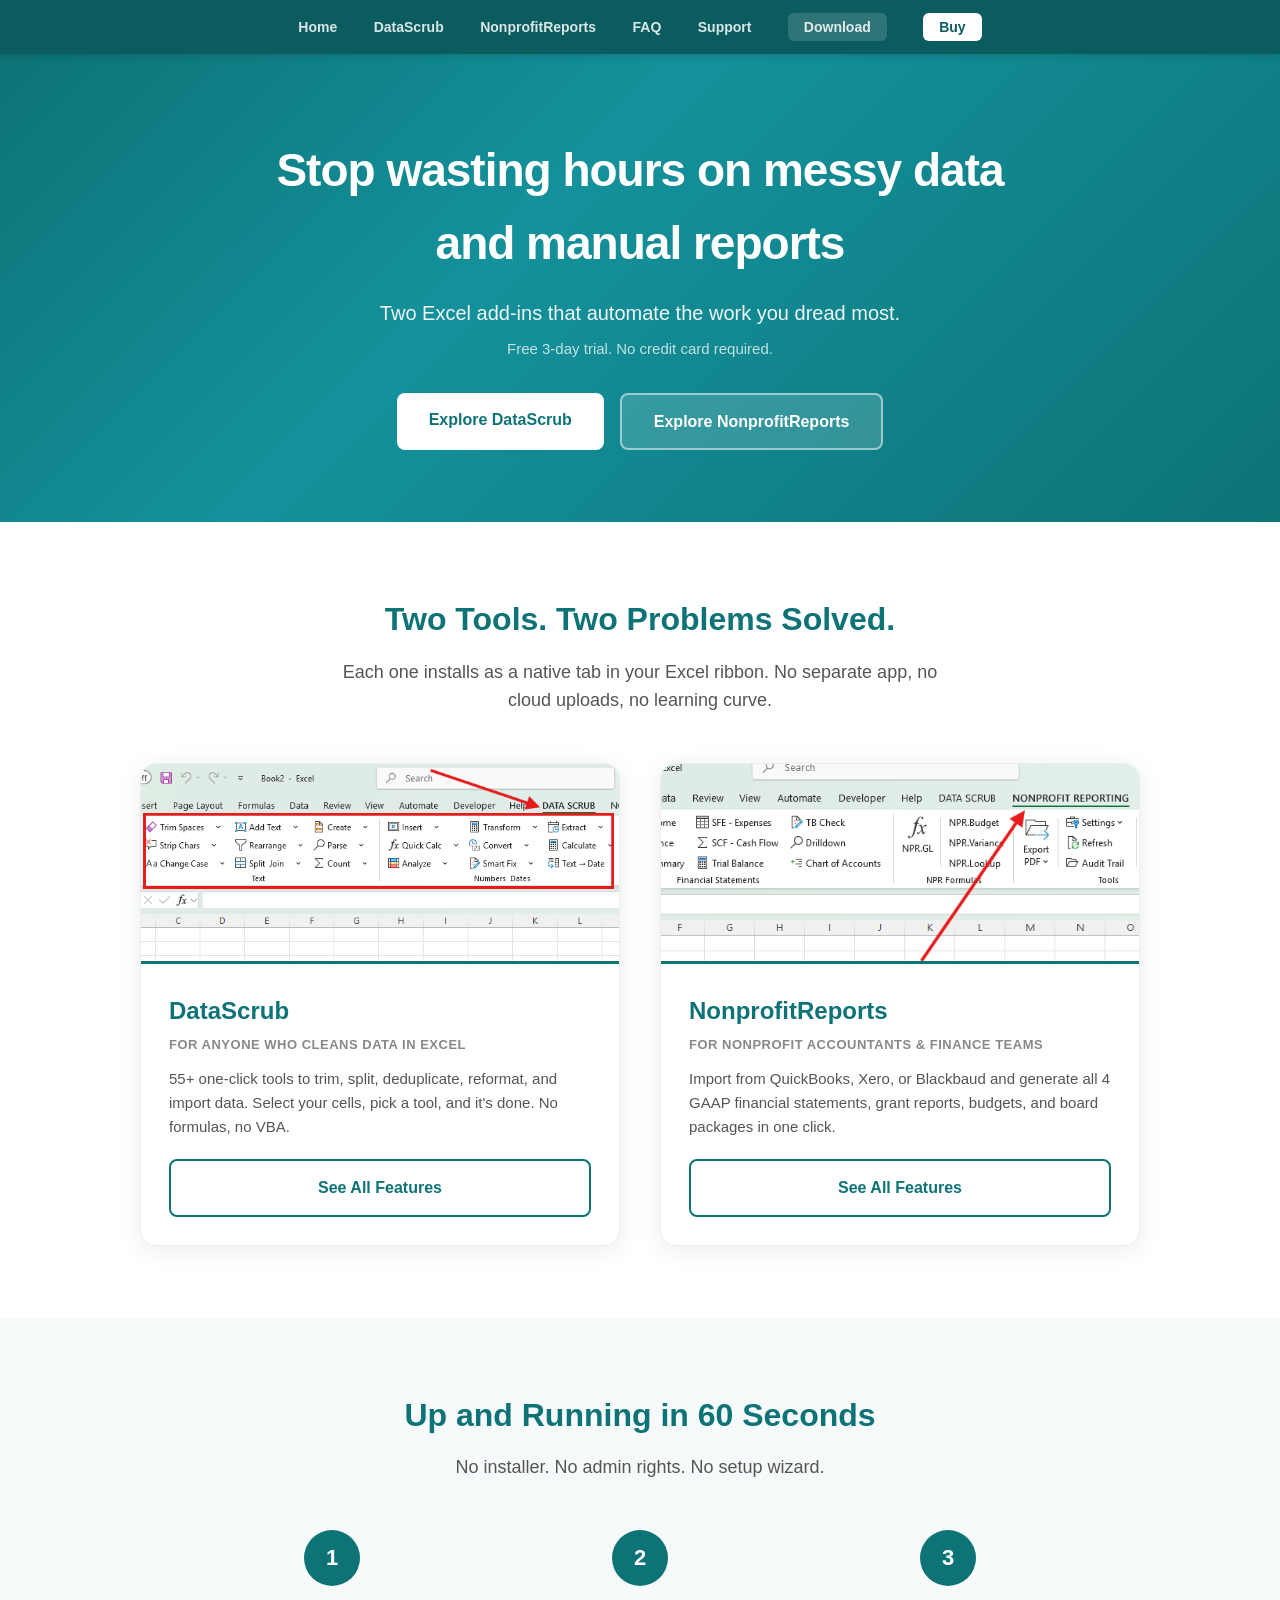
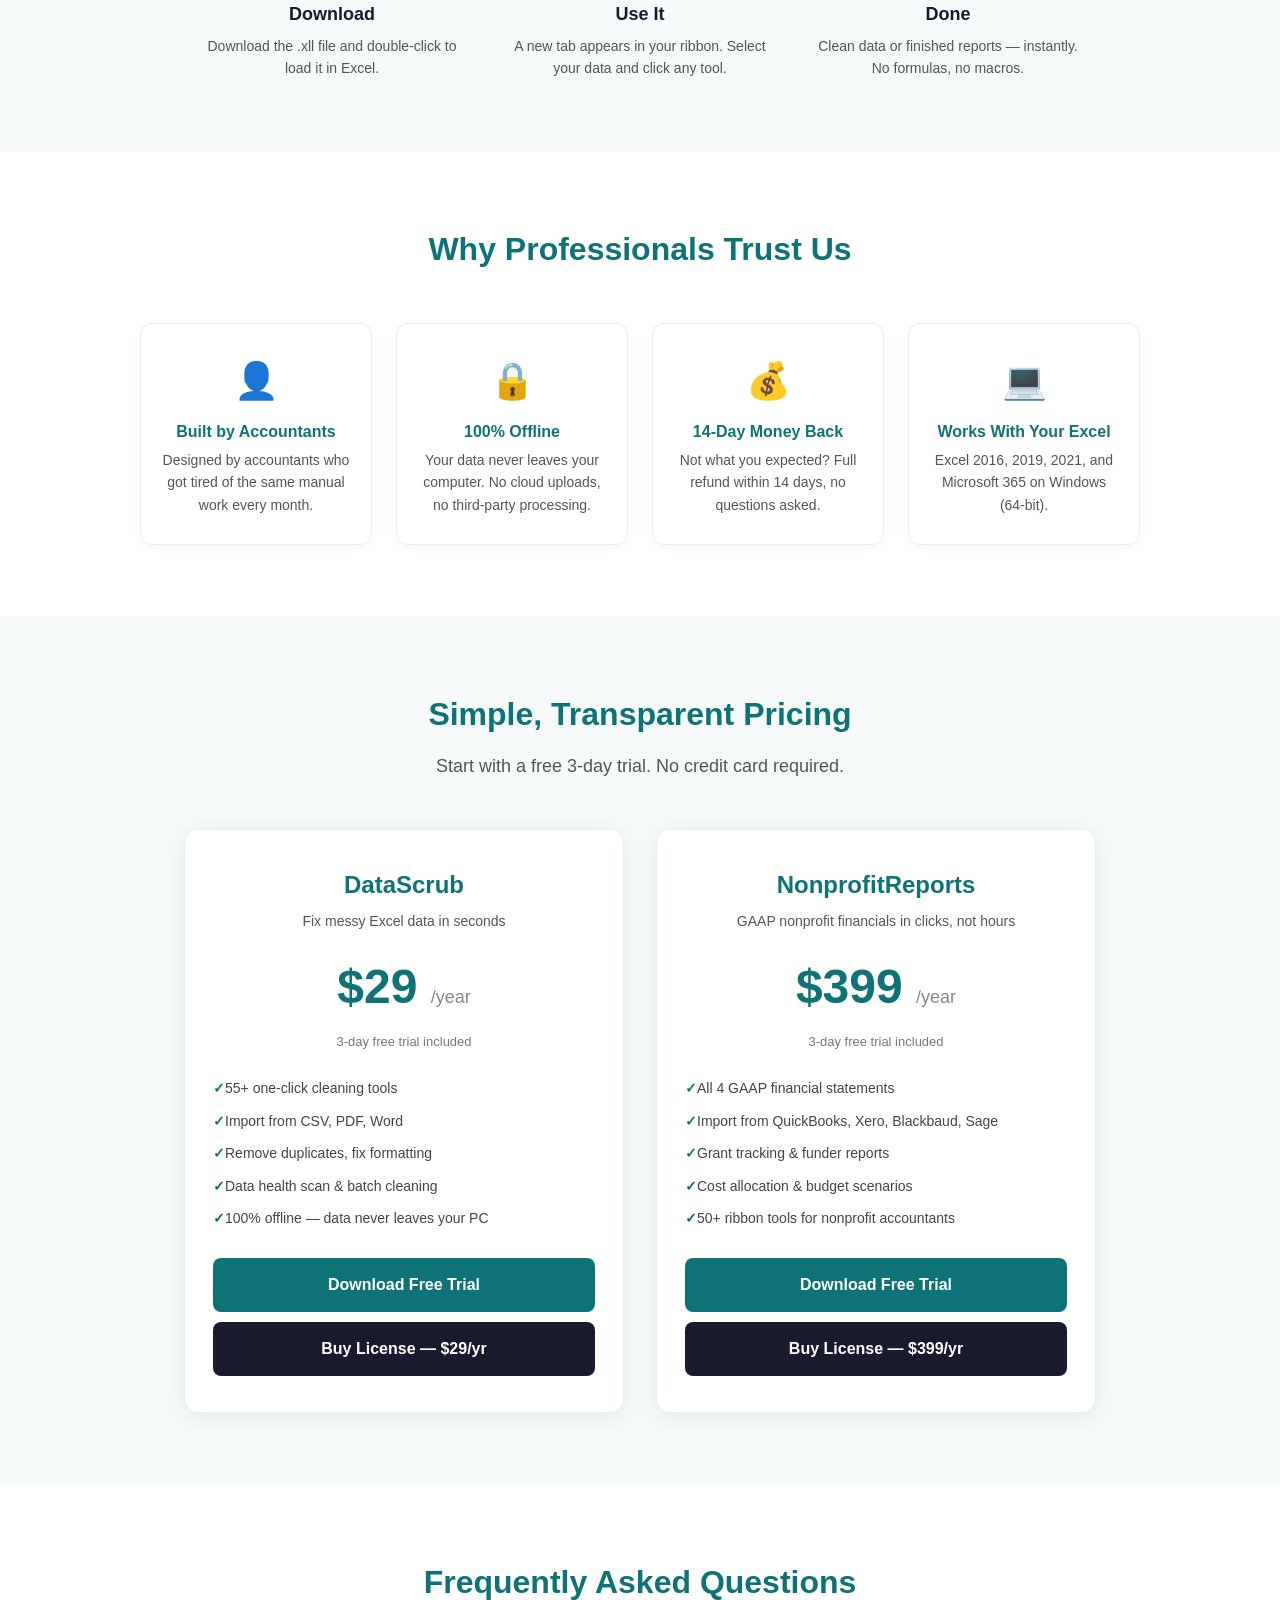
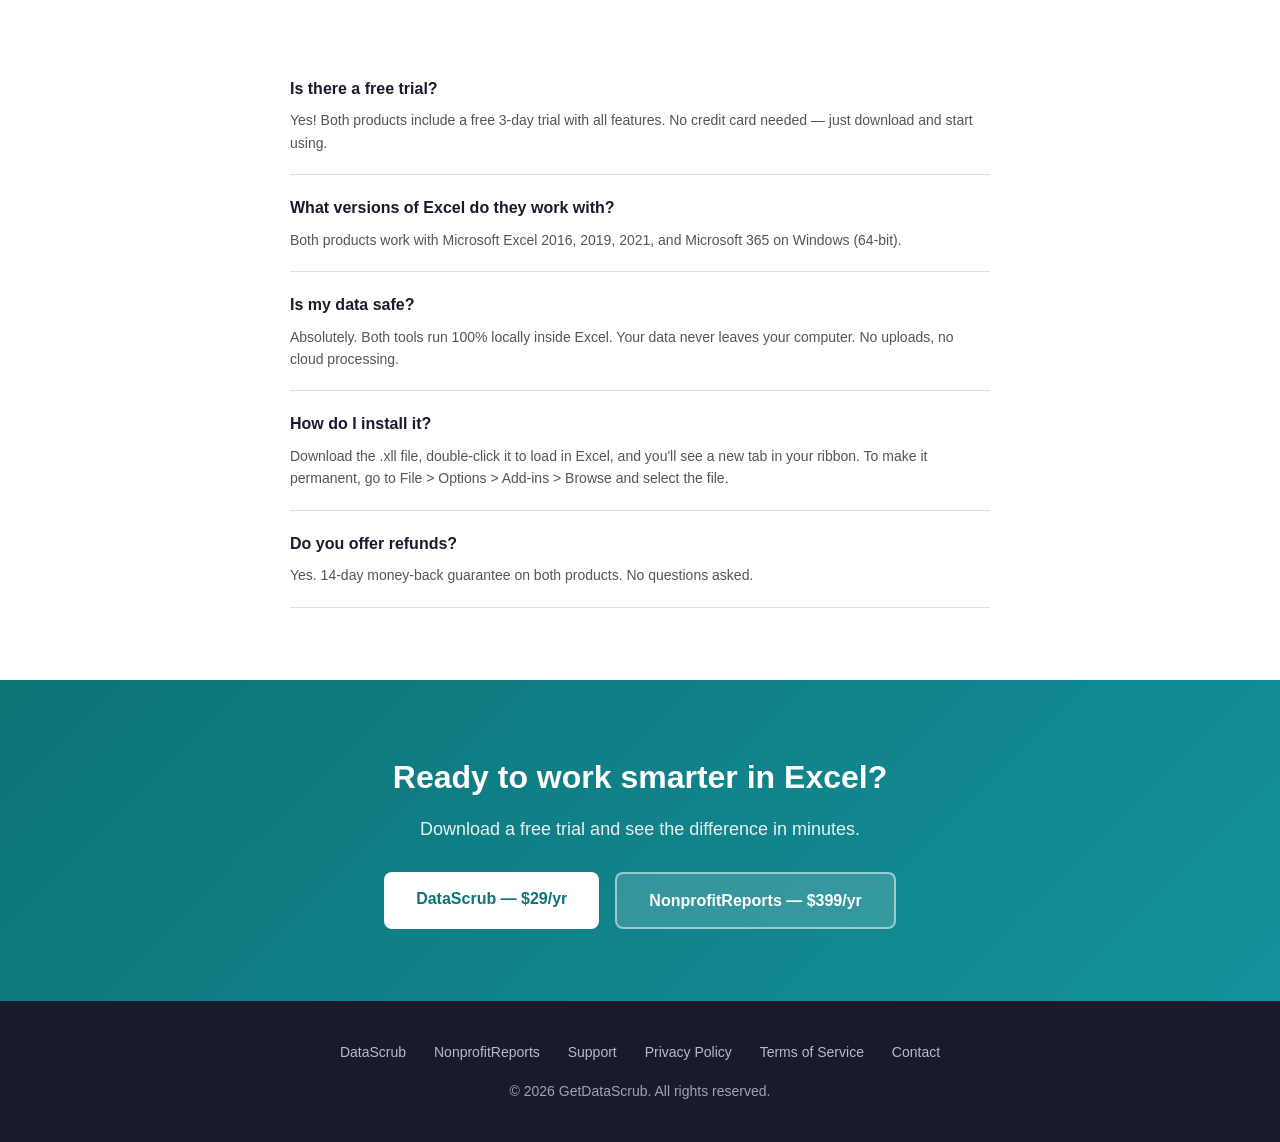
==== index.html @ dc71e485 "Replace screenshots with pre-cropped ribbon images, remove CSS zoom hacks Co-Authored-By: Claude Opu" ====
<!DOCTYPE html>
<html lang="en">
<head>
  <meta charset="UTF-8">
  <meta name="viewport" content="width=device-width, initial-scale=1.0">
  <title>GetDataScrub - Professional Excel Add-ins</title>
  <meta name="description" content="Two Excel add-ins that automate the work you dread most. DataScrub cleans messy data in seconds. NonprofitReports generates GAAP financial statements in clicks.">
  <style>
    * { margin: 0; padding: 0; box-sizing: border-box; }
    body { font-family: 'Segoe UI', -apple-system, BlinkMacSystemFont, sans-serif; color: #1a1a2e; line-height: 1.6; }
    a { color: #0d7377; text-decoration: none; }
    a:hover { text-decoration: underline; }

    /* Nav */
    .nav {
      background: #0a5c5f; padding: 14px 20px; text-align: center;
      position: sticky; top: 0; z-index: 100;
      box-shadow: 0 2px 8px rgba(0,0,0,0.15);
    }
    .nav a { color: rgba(255,255,255,0.85); margin: 0 16px; font-size: 14px; font-weight: 600; }
    .nav a:hover { color: white; text-decoration: none; }

    /* Hero */
    .hero {
      background: linear-gradient(135deg, #0d7377 0%, #14919b 40%, #0d7377 100%);
      color: white; padding: 80px 20px 72px; text-align: center;
    }
    .hero h1 { font-size: 46px; font-weight: 800; letter-spacing: -1px; margin-bottom: 16px; max-width: 780px; margin-left: auto; margin-right: auto; }
    .hero p.subtitle { font-size: 20px; max-width: 600px; margin: 0 auto 8px; opacity: 0.93; }
    .hero p.trial-note { font-size: 15px; opacity: 0.75; margin-bottom: 32px; }
    .hero-buttons { display: flex; gap: 16px; justify-content: center; flex-wrap: wrap; }

    /* Buttons */
    .btn {
      display: inline-block; padding: 14px 32px; border-radius: 8px; font-size: 16px;
      font-weight: 700; cursor: pointer; border: none; text-align: center;
      transition: transform 0.2s, box-shadow 0.2s;
    }
    .btn:hover { transform: translateY(-2px); box-shadow: 0 6px 20px rgba(0,0,0,0.15); text-decoration: none; }
    .btn-white { background: #fff; color: #0d7377; }
    .btn-ghost { background: rgba(255,255,255,0.15); color: white; border: 2px solid rgba(255,255,255,0.5); }
    .btn-green { background: #0d7377; color: white; }
    .btn-dark { background: #1a1a2e; color: white; }
    .btn-outline { background: transparent; color: #0d7377; border: 2px solid #0d7377; }
    .btn-sm { padding: 10px 24px; font-size: 14px; }

    /* Section basics */
    .section { padding: 72px 20px; max-width: 1040px; margin: 0 auto; }
    .section-alt { background: #f7fafa; }
    .section-full { padding: 72px 20px; }
    .section h2 { font-size: 32px; text-align: center; margin-bottom: 12px; color: #0d7377; }
    .section .lead { text-align: center; font-size: 18px; color: #555; margin-bottom: 48px; max-width: 640px; margin-left: auto; margin-right: auto; }

    /* Product Showcase Cards */
    .showcase { display: flex; gap: 40px; justify-content: center; flex-wrap: wrap; }
    .showcase-card {
      background: white; border-radius: 16px; overflow: hidden; flex: 1; min-width: 320px; max-width: 480px;
      box-shadow: 0 4px 24px rgba(0,0,0,0.08); border: 1px solid #e8efef;
      transition: transform 0.2s, box-shadow 0.2s;
    }
    .showcase-card:hover { transform: translateY(-4px); box-shadow: 0 8px 32px rgba(0,0,0,0.12); }
    .showcase-img-wrap {
      height: 200px; overflow: hidden; border-bottom: 3px solid #0d7377;
      background: #f0f4f4;
    }
    .showcase-img-wrap img {
      width: 100%; height: 100%; object-fit: cover; object-position: center top;
    }
    .showcase-body { padding: 28px; }
    .showcase-body h3 { font-size: 24px; color: #0d7377; margin-bottom: 4px; }
    .showcase-body .audience { font-size: 13px; color: #888; font-weight: 600; text-transform: uppercase; letter-spacing: 0.5px; margin-bottom: 12px; }
    .showcase-body p { font-size: 15px; color: #555; margin-bottom: 20px; }
    .showcase-body .btn { width: 100%; }

    /* How It Works */
    .steps { display: flex; gap: 48px; flex-wrap: wrap; justify-content: center; }
    .step { text-align: center; flex: 1; min-width: 180px; max-width: 260px; }
    .step-num {
      width: 56px; height: 56px; background: #0d7377; color: white; border-radius: 50%;
      display: inline-flex; align-items: center; justify-content: center;
      font-size: 22px; font-weight: 800; margin-bottom: 14px;
    }
    .step h3 { font-size: 18px; margin-bottom: 6px; color: #1a1a2e; }
    .step p { font-size: 14px; color: #555; }

    /* Trust signals */
    .trust-grid { display: grid; grid-template-columns: repeat(auto-fit, minmax(220px, 1fr)); gap: 24px; }
    .trust-item {
      text-align: center; padding: 28px 20px; background: white; border-radius: 12px;
      border: 1px solid #e8efef; box-shadow: 0 2px 8px rgba(0,0,0,0.04);
    }
    .trust-icon { font-size: 36px; margin-bottom: 10px; }
    .trust-item h3 { font-size: 16px; color: #0d7377; margin-bottom: 4px; }
    .trust-item p { font-size: 14px; color: #555; }

    /* Pricing Cards */
    .pricing { display: flex; gap: 32px; justify-content: center; flex-wrap: wrap; }
    .price-card {
      background: white; border-radius: 14px; padding: 36px 28px; flex: 1; min-width: 300px; max-width: 440px;
      text-align: center; box-shadow: 0 4px 24px rgba(0,0,0,0.08); border: 1px solid #e8efef;
    }
    .price-card h3 { font-size: 24px; color: #0d7377; margin-bottom: 6px; }
    .price-card .tagline { font-size: 14px; color: #555; margin-bottom: 16px; }
    .price-card .price { font-size: 48px; font-weight: 800; color: #0d7377; }
    .price-card .price span { font-size: 18px; font-weight: 400; color: #888; }
    .price-card .trial { font-size: 13px; color: #777; margin: 6px 0 20px; }
    .price-card ul { text-align: left; list-style: none; margin-bottom: 24px; }
    .price-card ul li { padding: 5px 0; font-size: 14px; color: #444; }
    .price-card ul li::before { content: "\2713 "; color: #0d7377; font-weight: bold; }
    .price-card .btn-row { display: flex; flex-direction: column; gap: 10px; }

    /* FAQ */
    .faq { max-width: 700px; margin: 0 auto; }
    .faq-item { border-bottom: 1px solid #e0e0e0; padding: 20px 0; }
    .faq-item h3 { font-size: 16px; margin-bottom: 8px; color: #1a1a2e; }
    .faq-item p { font-size: 14px; color: #555; }

    /* CTA */
    .cta {
      background: linear-gradient(135deg, #0d7377 0%, #14919b 100%);
      color: white; text-align: center; padding: 72px 20px;
    }
    .cta h2 { font-size: 32px; margin-bottom: 12px; color: white; }
    .cta p { font-size: 18px; opacity: 0.9; margin-bottom: 28px; }
    .cta .buttons { display: flex; gap: 16px; justify-content: center; flex-wrap: wrap; }

    /* Footer */
    .footer {
      background: #1a1a2e; color: rgba(255,255,255,0.6); padding: 40px 20px;
      text-align: center; font-size: 14px;
    }
    .footer-links { margin-bottom: 16px; }
    .footer-links a { color: rgba(255,255,255,0.7); margin: 0 12px; }
    .footer-links a:hover { color: white; }

    /* Responsive */
    @media (max-width: 700px) {
      .hero h1 { font-size: 30px; }
      .hero p.subtitle { font-size: 17px; }
      .showcase { flex-direction: column; align-items: center; }
      .showcase-card { max-width: 100%; }
      .pricing { flex-direction: column; align-items: center; }
      .price-card { max-width: 100%; }
      .steps { gap: 28px; }
      .section h2 { font-size: 26px; }
    }
  </style>
</head>
<body>

  <nav class="nav">
    <a href="index.html">Home</a>
    <a href="datascrub.html">DataScrub</a>
    <a href="nonprofitreports.html">NonprofitReports</a>
    <a href="#faq">FAQ</a>
    <a href="support.html">Support</a>
    <a href="#pricing" style="background:rgba(255,255,255,0.15);padding:6px 16px;border-radius:6px;">Download</a>
    <a href="#pricing" style="background:#fff;color:#0a5c5f;padding:6px 16px;border-radius:6px;">Buy</a>
  </nav>

  <!-- ===== HERO ===== -->
  <header class="hero">
    <h1>Stop wasting hours on messy data and manual reports</h1>
    <p class="subtitle">Two Excel add-ins that automate the work you dread most.</p>
    <p class="trial-note">Free 3-day trial. No credit card required.</p>
    <div class="hero-buttons">
      <a href="datascrub.html" class="btn btn-white">Explore DataScrub</a>
      <a href="nonprofitreports.html" class="btn btn-ghost">Explore NonprofitReports</a>
    </div>
  </header>

  <!-- ===== PRODUCT SHOWCASE ===== -->
  <section class="section">
    <h2>Two Tools. Two Problems Solved.</h2>
    <p class="lead">Each one installs as a native tab in your Excel ribbon. No separate app, no cloud uploads, no learning curve.</p>

    <div class="showcase">
      <!-- DataScrub -->
      <div class="showcase-card">
        <div class="showcase-img-wrap ds">
          <img src="datascrub-ribbon.png" alt="DataScrub ribbon tab in Excel">
        </div>
        <div class="showcase-body">
          <h3>DataScrub</h3>
          <p class="audience">For anyone who cleans data in Excel</p>
          <p>55+ one-click tools to trim, split, deduplicate, reformat, and import data. Select your cells, pick a tool, and it's done. No formulas, no VBA.</p>
          <a href="datascrub.html" class="btn btn-outline">See All Features</a>
        </div>
      </div>

      <!-- NonprofitReports -->
      <div class="showcase-card">
        <div class="showcase-img-wrap npr">
          <img src="npr-ribbon.png" alt="NonprofitReports ribbon tab in Excel">
        </div>
        <div class="showcase-body">
          <h3>NonprofitReports</h3>
          <p class="audience">For nonprofit accountants &amp; finance teams</p>
          <p>Import from QuickBooks, Xero, or Blackbaud and generate all 4 GAAP financial statements, grant reports, budgets, and board packages in one click.</p>
          <a href="nonprofitreports.html" class="btn btn-outline">See All Features</a>
        </div>
      </div>
    </div>
  </section>

  <!-- ===== HOW IT WORKS ===== -->
  <div class="section-alt">
    <section class="section">
      <h2>Up and Running in 60 Seconds</h2>
      <p class="lead">No installer. No admin rights. No setup wizard.</p>
      <div class="steps">
        <div class="step">
          <div class="step-num">1</div>
          <h3>Download</h3>
          <p>Download the .xll file and double-click to load it in Excel.</p>
        </div>
        <div class="step">
          <div class="step-num">2</div>
          <h3>Use It</h3>
          <p>A new tab appears in your ribbon. Select your data and click any tool.</p>
        </div>
        <div class="step">
          <div class="step-num">3</div>
          <h3>Done</h3>
          <p>Clean data or finished reports — instantly. No formulas, no macros.</p>
        </div>
      </div>
    </section>
  </div>

  <!-- ===== TRUST SIGNALS ===== -->
  <section class="section">
    <h2>Why Professionals Trust Us</h2>
    <p class="lead"></p>
    <div class="trust-grid">
      <div class="trust-item">
        <div class="trust-icon">&#128100;</div>
        <h3>Built by Accountants</h3>
        <p>Designed by accountants who got tired of the same manual work every month.</p>
      </div>
      <div class="trust-item">
        <div class="trust-icon">&#128274;</div>
        <h3>100% Offline</h3>
        <p>Your data never leaves your computer. No cloud uploads, no third-party processing.</p>
      </div>
      <div class="trust-item">
        <div class="trust-icon">&#128176;</div>
        <h3>14-Day Money Back</h3>
        <p>Not what you expected? Full refund within 14 days, no questions asked.</p>
      </div>
      <div class="trust-item">
        <div class="trust-icon">&#128187;</div>
        <h3>Works With Your Excel</h3>
        <p>Excel 2016, 2019, 2021, and Microsoft 365 on Windows (64-bit).</p>
      </div>
    </div>
  </section>

  <!-- ===== PRICING ===== -->
  <div class="section-alt" id="pricing">
    <section class="section">
      <h2>Simple, Transparent Pricing</h2>
      <p class="lead">Start with a free 3-day trial. No credit card required.</p>

      <div class="pricing">
        <!-- DataScrub -->
        <div class="price-card">
          <h3>DataScrub</h3>
          <p class="tagline">Fix messy Excel data in seconds</p>
          <div class="price">$29 <span>/year</span></div>
          <p class="trial">3-day free trial included</p>
          <ul>
            <li>55+ one-click cleaning tools</li>
            <li>Import from CSV, PDF, Word</li>
            <li>Remove duplicates, fix formatting</li>
            <li>Data health scan &amp; batch cleaning</li>
            <li>100% offline — data never leaves your PC</li>
          </ul>
          <div class="btn-row">
            <a href="https://ypuyaaglxvgpbpvsuila.supabase.co/storage/v1/object/public/datascrub-releases/v1.0.0/DataScrub64-packed.xll" class="btn btn-green">Download Free Trial</a>
            <a href="https://buy.stripe.com/8x228t3X8b7QcGW1c2fYY00" class="btn btn-dark">Buy License &mdash; $29/yr</a>
          </div>
        </div>

        <!-- NonprofitReports -->
        <div class="price-card">
          <h3>NonprofitReports</h3>
          <p class="tagline">GAAP nonprofit financials in clicks, not hours</p>
          <div class="price">$399 <span>/year</span></div>
          <p class="trial">3-day free trial included</p>
          <ul>
            <li>All 4 GAAP financial statements</li>
            <li>Import from QuickBooks, Xero, Blackbaud, Sage</li>
            <li>Grant tracking &amp; funder reports</li>
            <li>Cost allocation &amp; budget scenarios</li>
            <li>50+ ribbon tools for nonprofit accountants</li>
          </ul>
          <div class="btn-row">
            <a href="https://ypuyaaglxvgpbpvsuila.supabase.co/storage/v1/object/public/nonprofitreports-releases/NonprofitReports64-packed.xll" class="btn btn-green">Download Free Trial</a>
            <a href="https://buy.stripe.com/9B67sNdxIfo6dL0bQGfYY01" class="btn btn-dark">Buy License &mdash; $399/yr</a>
          </div>
        </div>
      </div>
    </section>
  </div>

  <!-- ===== FAQ ===== -->
  <section class="section" id="faq">
    <h2>Frequently Asked Questions</h2>
    <p class="lead"></p>
    <div class="faq">
      <div class="faq-item">
        <h3>Is there a free trial?</h3>
        <p>Yes! Both products include a free 3-day trial with all features. No credit card needed — just download and start using.</p>
      </div>
      <div class="faq-item">
        <h3>What versions of Excel do they work with?</h3>
        <p>Both products work with Microsoft Excel 2016, 2019, 2021, and Microsoft 365 on Windows (64-bit).</p>
      </div>
      <div class="faq-item">
        <h3>Is my data safe?</h3>
        <p>Absolutely. Both tools run 100% locally inside Excel. Your data never leaves your computer. No uploads, no cloud processing.</p>
      </div>
      <div class="faq-item">
        <h3>How do I install it?</h3>
        <p>Download the .xll file, double-click it to load in Excel, and you'll see a new tab in your ribbon. To make it permanent, go to File > Options > Add-ins > Browse and select the file.</p>
      </div>
      <div class="faq-item">
        <h3>Do you offer refunds?</h3>
        <p>Yes. 14-day money-back guarantee on both products. No questions asked.</p>
      </div>
    </div>
  </section>

  <!-- ===== CTA ===== -->
  <section class="cta">
    <h2>Ready to work smarter in Excel?</h2>
    <p>Download a free trial and see the difference in minutes.</p>
    <div class="buttons">
      <a href="datascrub.html" class="btn btn-white">DataScrub &mdash; $29/yr</a>
      <a href="nonprofitreports.html" class="btn btn-ghost">NonprofitReports &mdash; $399/yr</a>
    </div>
  </section>

  <!-- ===== FOOTER ===== -->
  <footer class="footer">
    <div class="footer-links">
      <a href="datascrub.html">DataScrub</a>
      <a href="nonprofitreports.html">NonprofitReports</a>
      <a href="support.html">Support</a>
      <a href="privacy-policy.html">Privacy Policy</a>
      <a href="terms-of-service.html">Terms of Service</a>
      <a href="mailto:jkisarale@gmail.com">Contact</a>
    </div>
    <p>&copy; 2026 GetDataScrub. All rights reserved.</p>
  </footer>

</body>
</html>
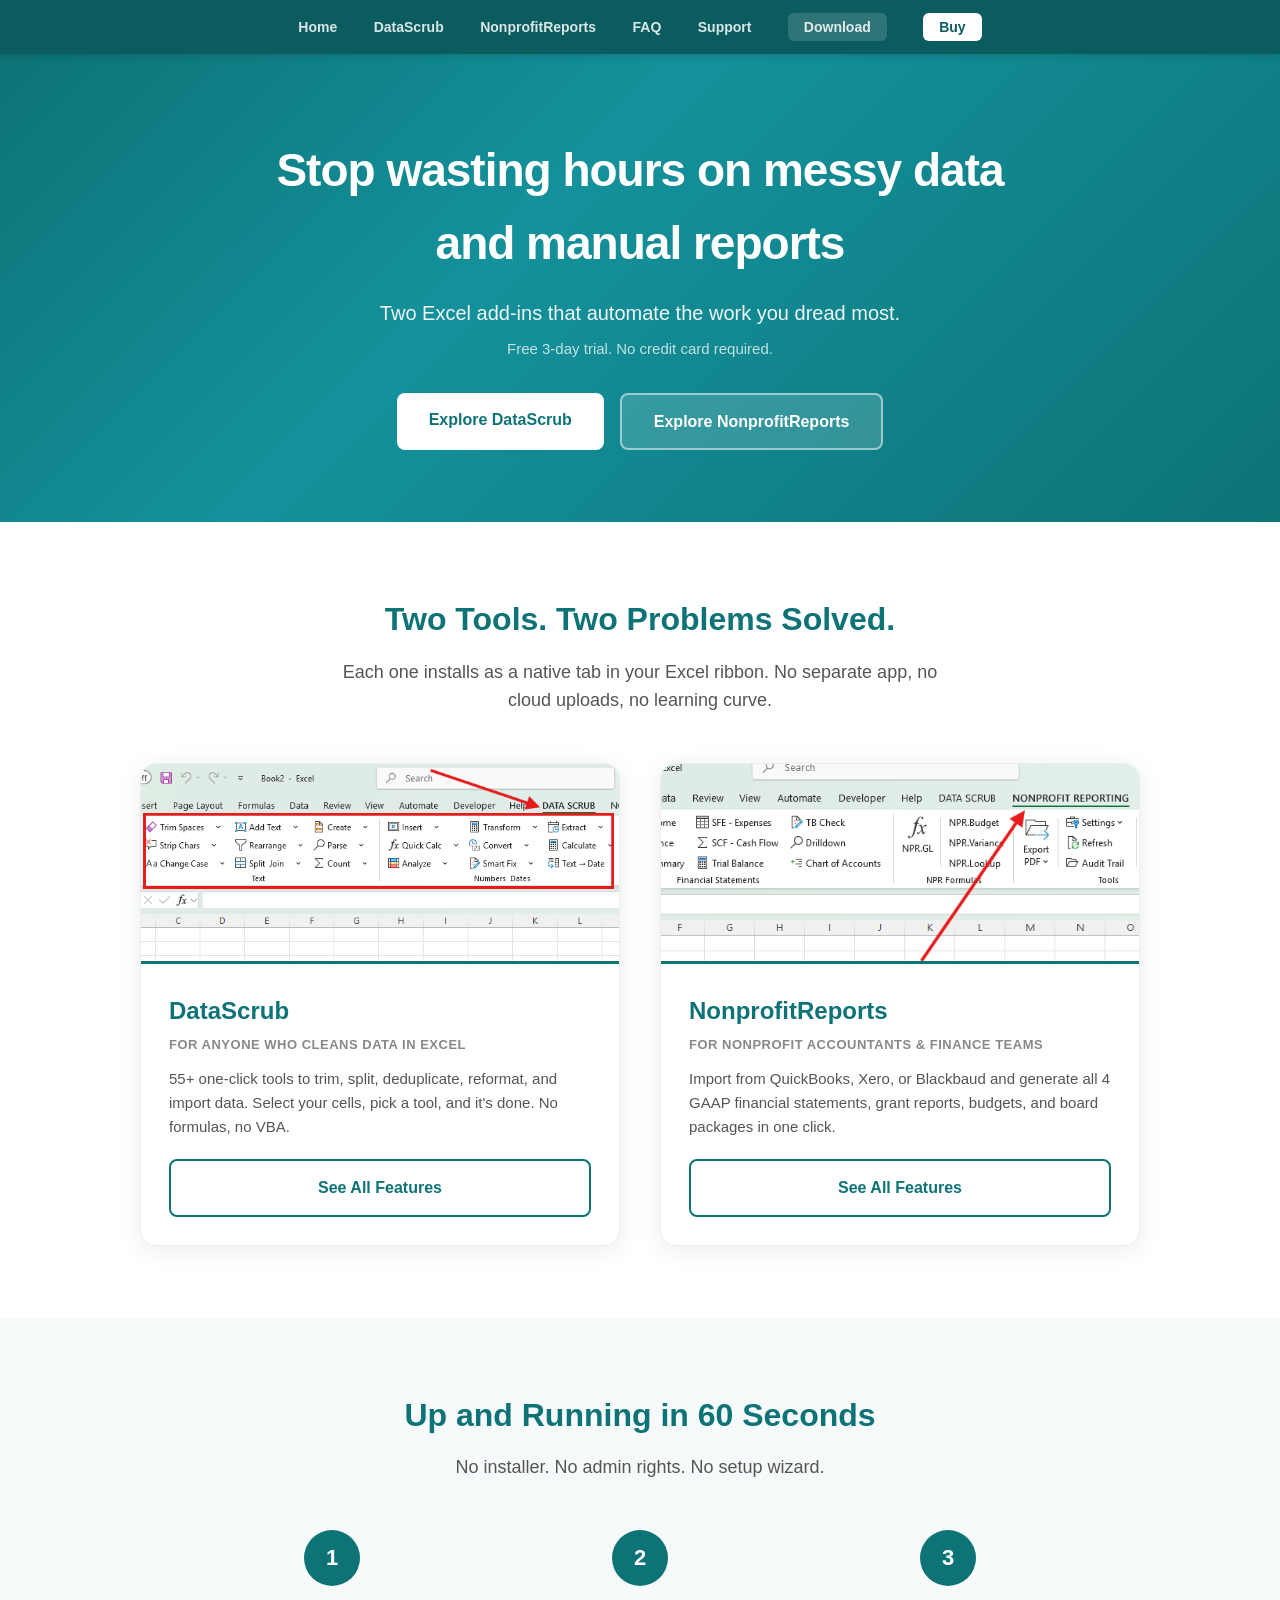
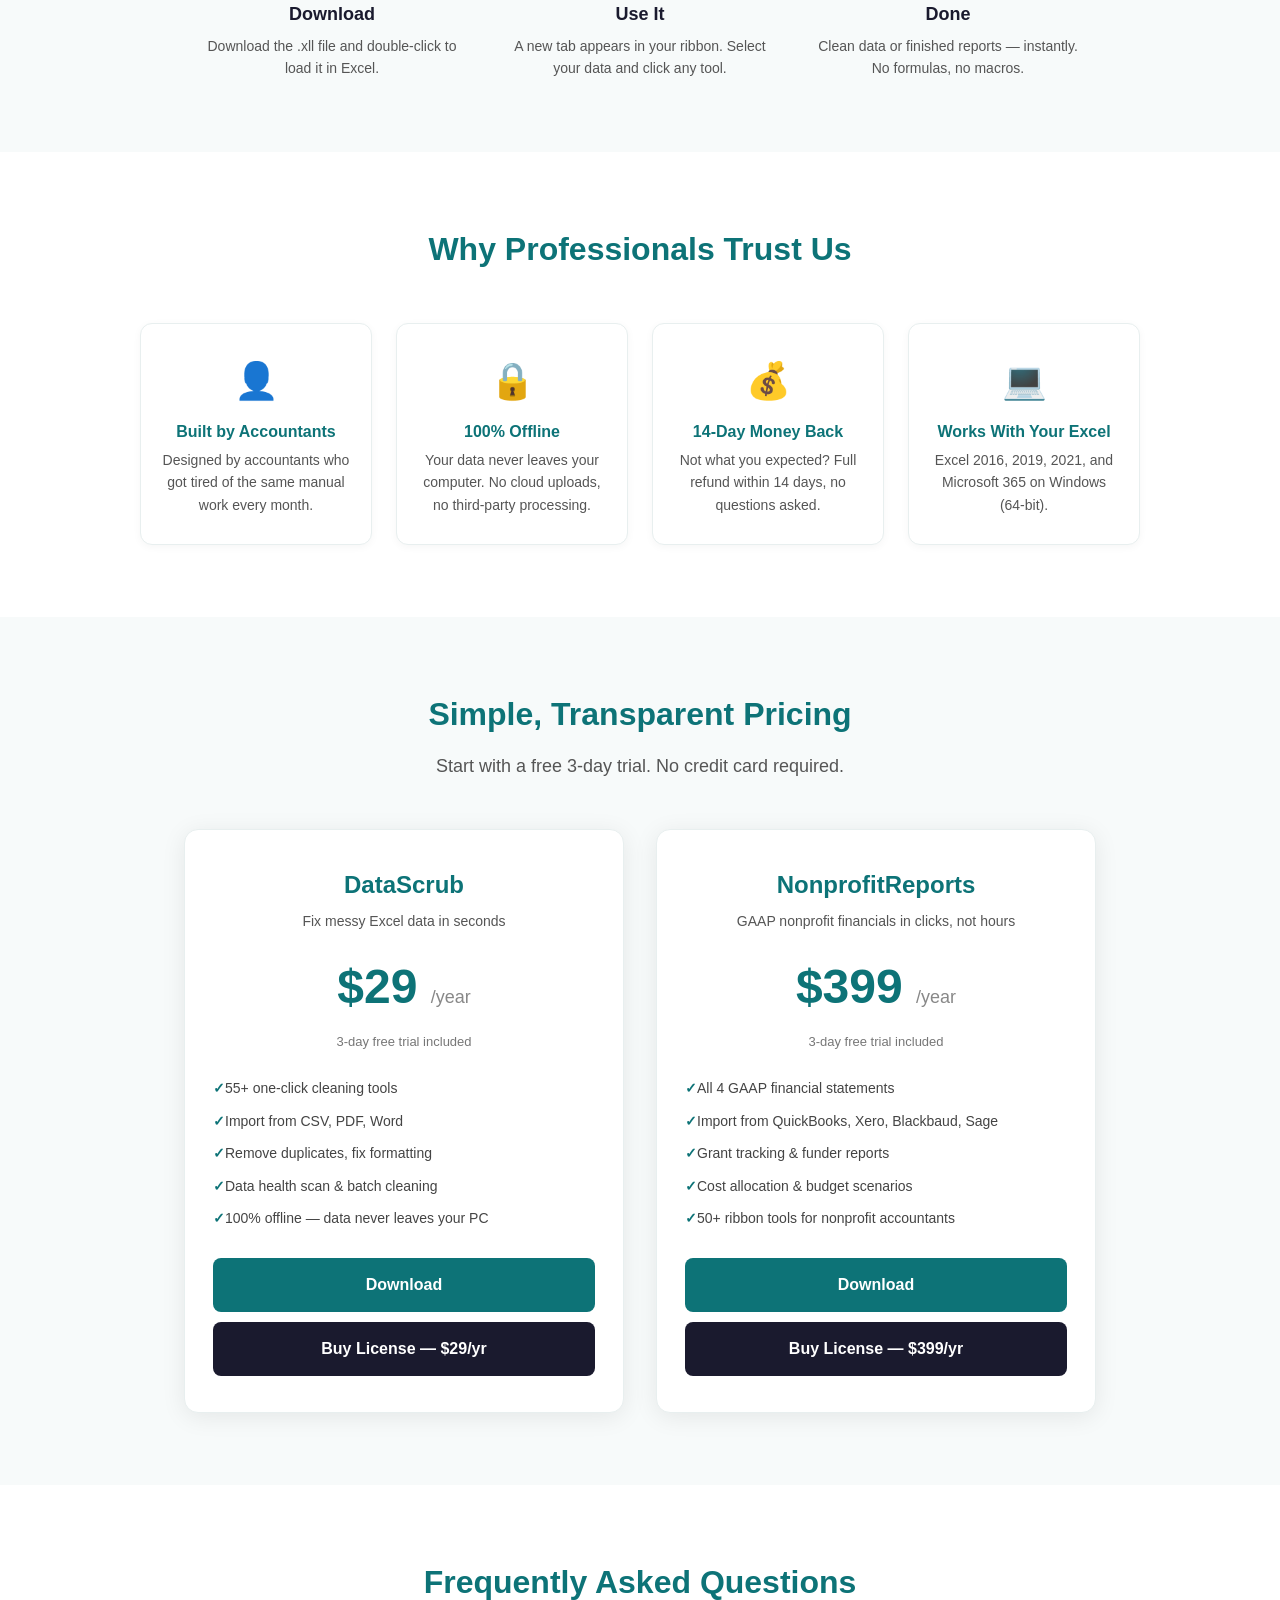
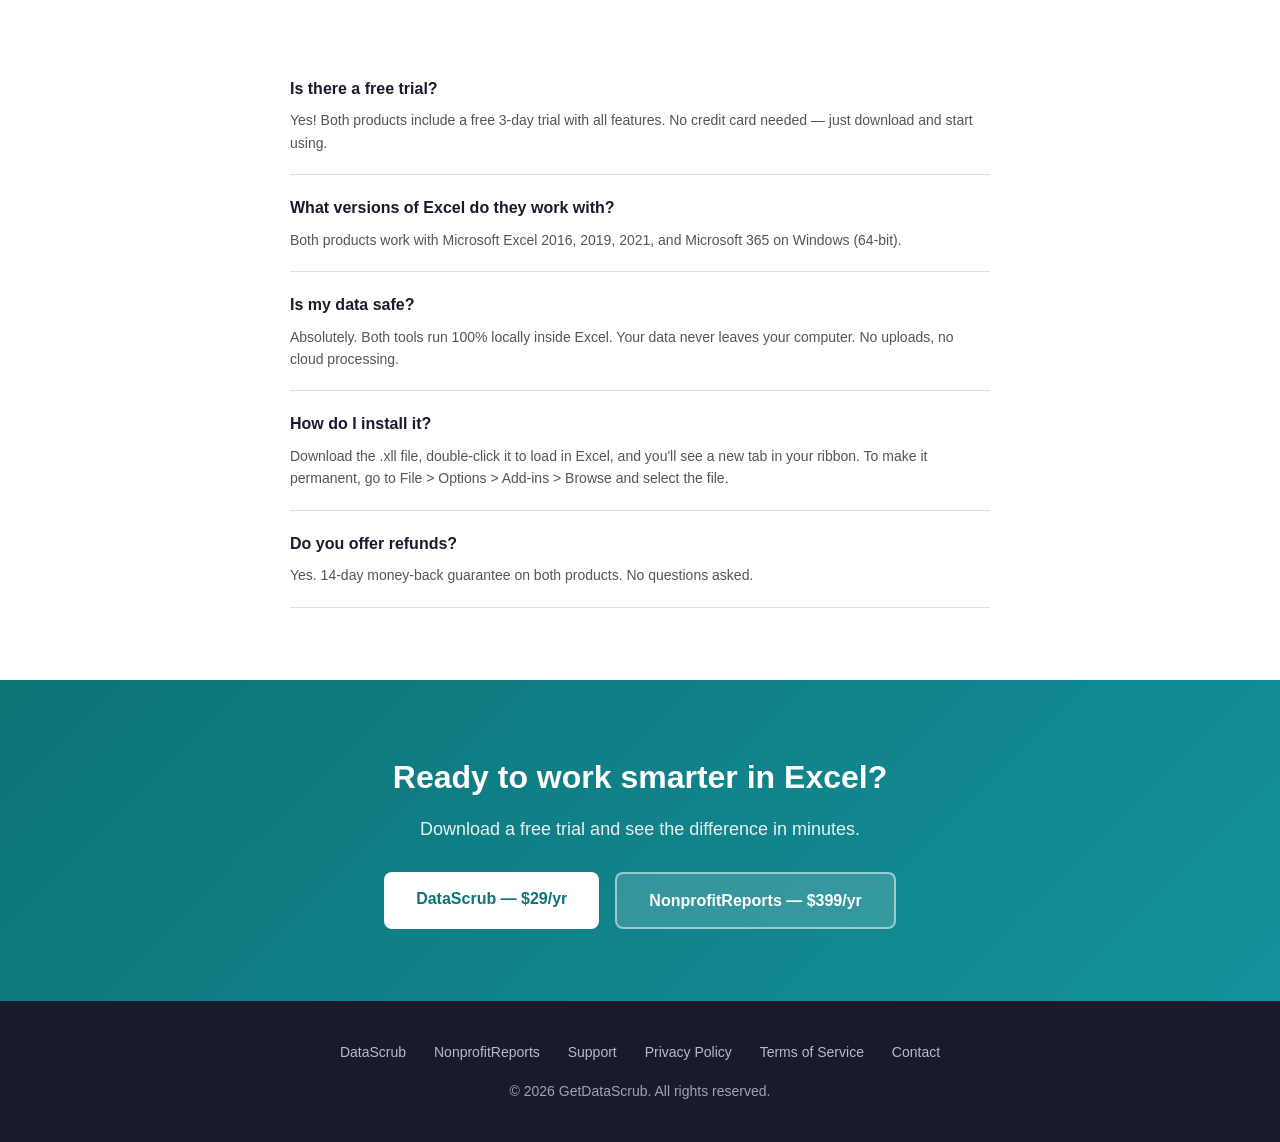
==== commit 14c50d36: "Shorten Download Free Trial to Download Co-Authored-By: Claude Opus 4.6 <noreply@anthropic.com>" ====
--- a/index.html
+++ b/index.html
@@ -277,7 +277,7 @@
             <li>100% offline — data never leaves your PC</li>
           </ul>
           <div class="btn-row">
-            <a href="https://ypuyaaglxvgpbpvsuila.supabase.co/storage/v1/object/public/datascrub-releases/v1.0.0/DataScrub64-packed.xll" class="btn btn-green">Download Free Trial</a>
+            <a href="https://ypuyaaglxvgpbpvsuila.supabase.co/storage/v1/object/public/datascrub-releases/v1.0.0/DataScrub64-packed.xll" class="btn btn-green">Download</a>
             <a href="https://buy.stripe.com/8x228t3X8b7QcGW1c2fYY00" class="btn btn-dark">Buy License &mdash; $29/yr</a>
           </div>
         </div>
@@ -296,7 +296,7 @@
             <li>50+ ribbon tools for nonprofit accountants</li>
           </ul>
           <div class="btn-row">
-            <a href="https://ypuyaaglxvgpbpvsuila.supabase.co/storage/v1/object/public/nonprofitreports-releases/NonprofitReports64-packed.xll" class="btn btn-green">Download Free Trial</a>
+            <a href="https://ypuyaaglxvgpbpvsuila.supabase.co/storage/v1/object/public/nonprofitreports-releases/NonprofitReports64-packed.xll" class="btn btn-green">Download</a>
             <a href="https://buy.stripe.com/9B67sNdxIfo6dL0bQGfYY01" class="btn btn-dark">Buy License &mdash; $399/yr</a>
           </div>
         </div>
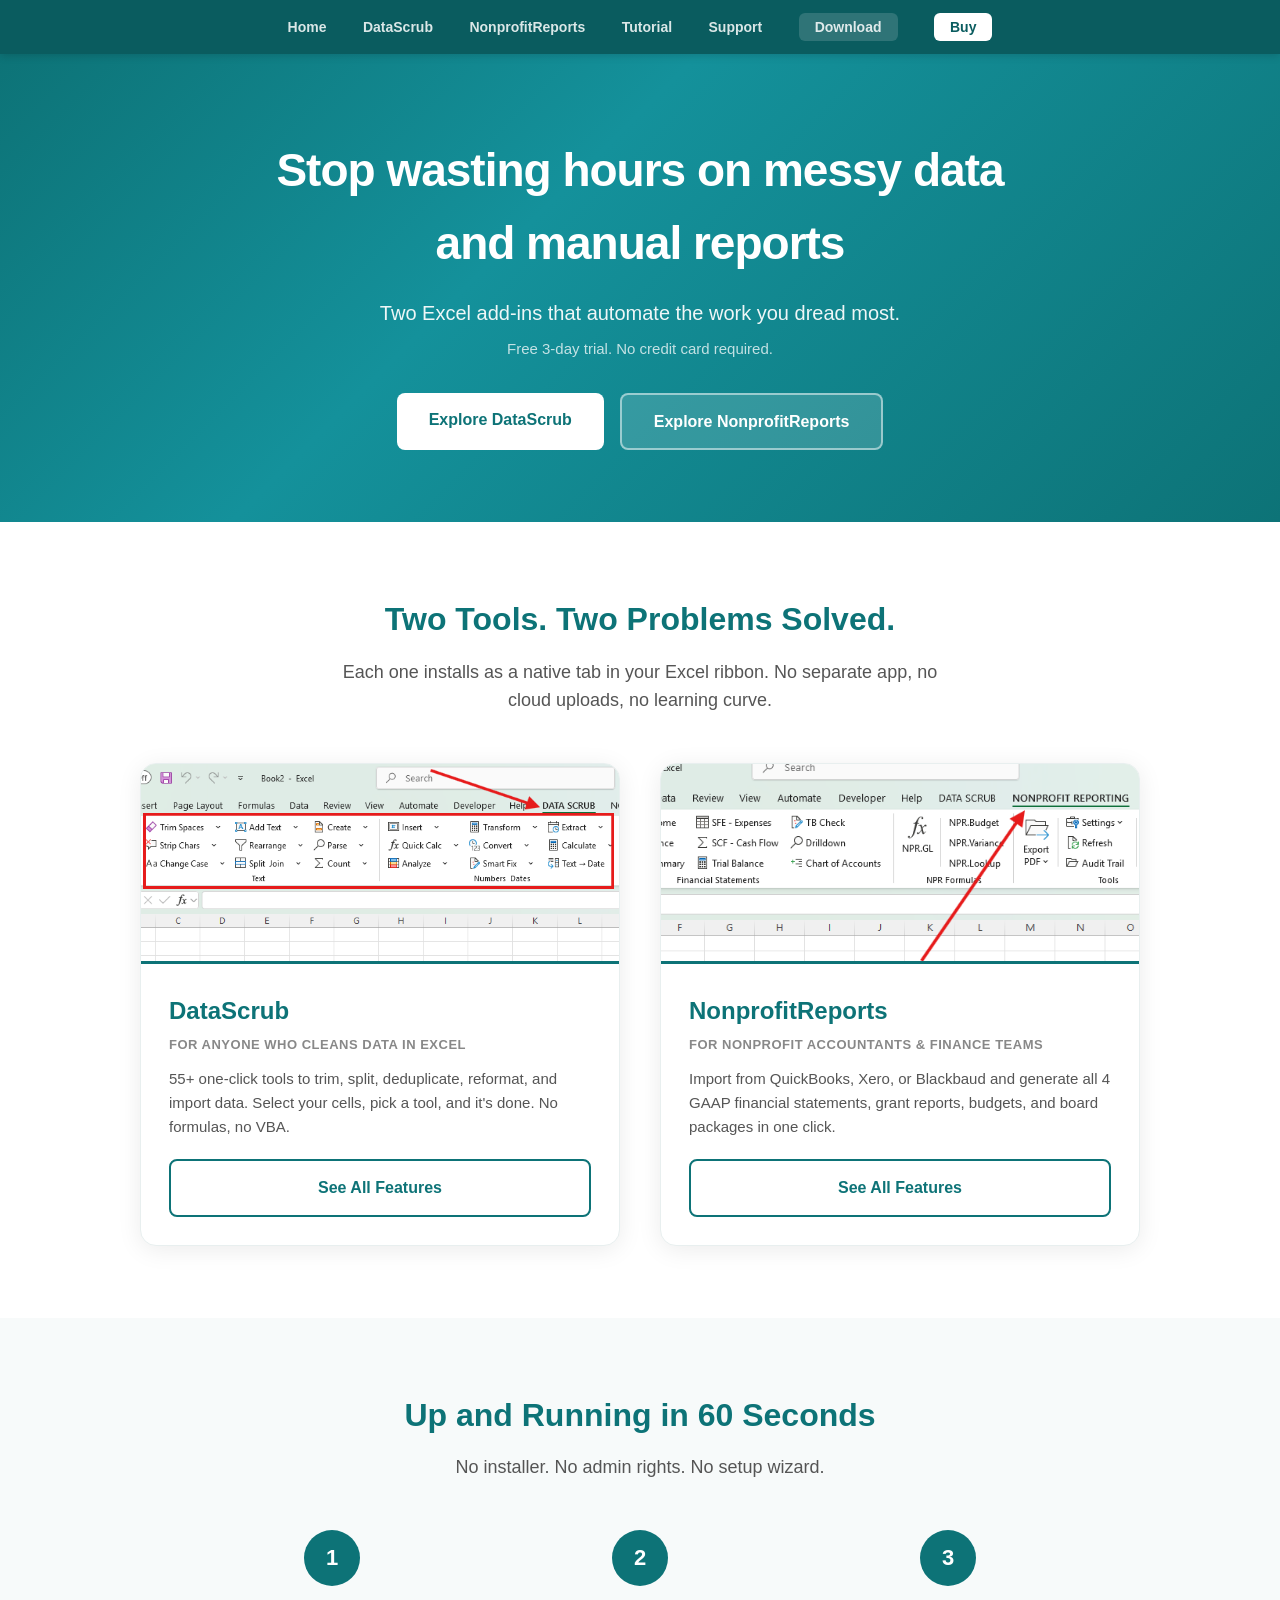
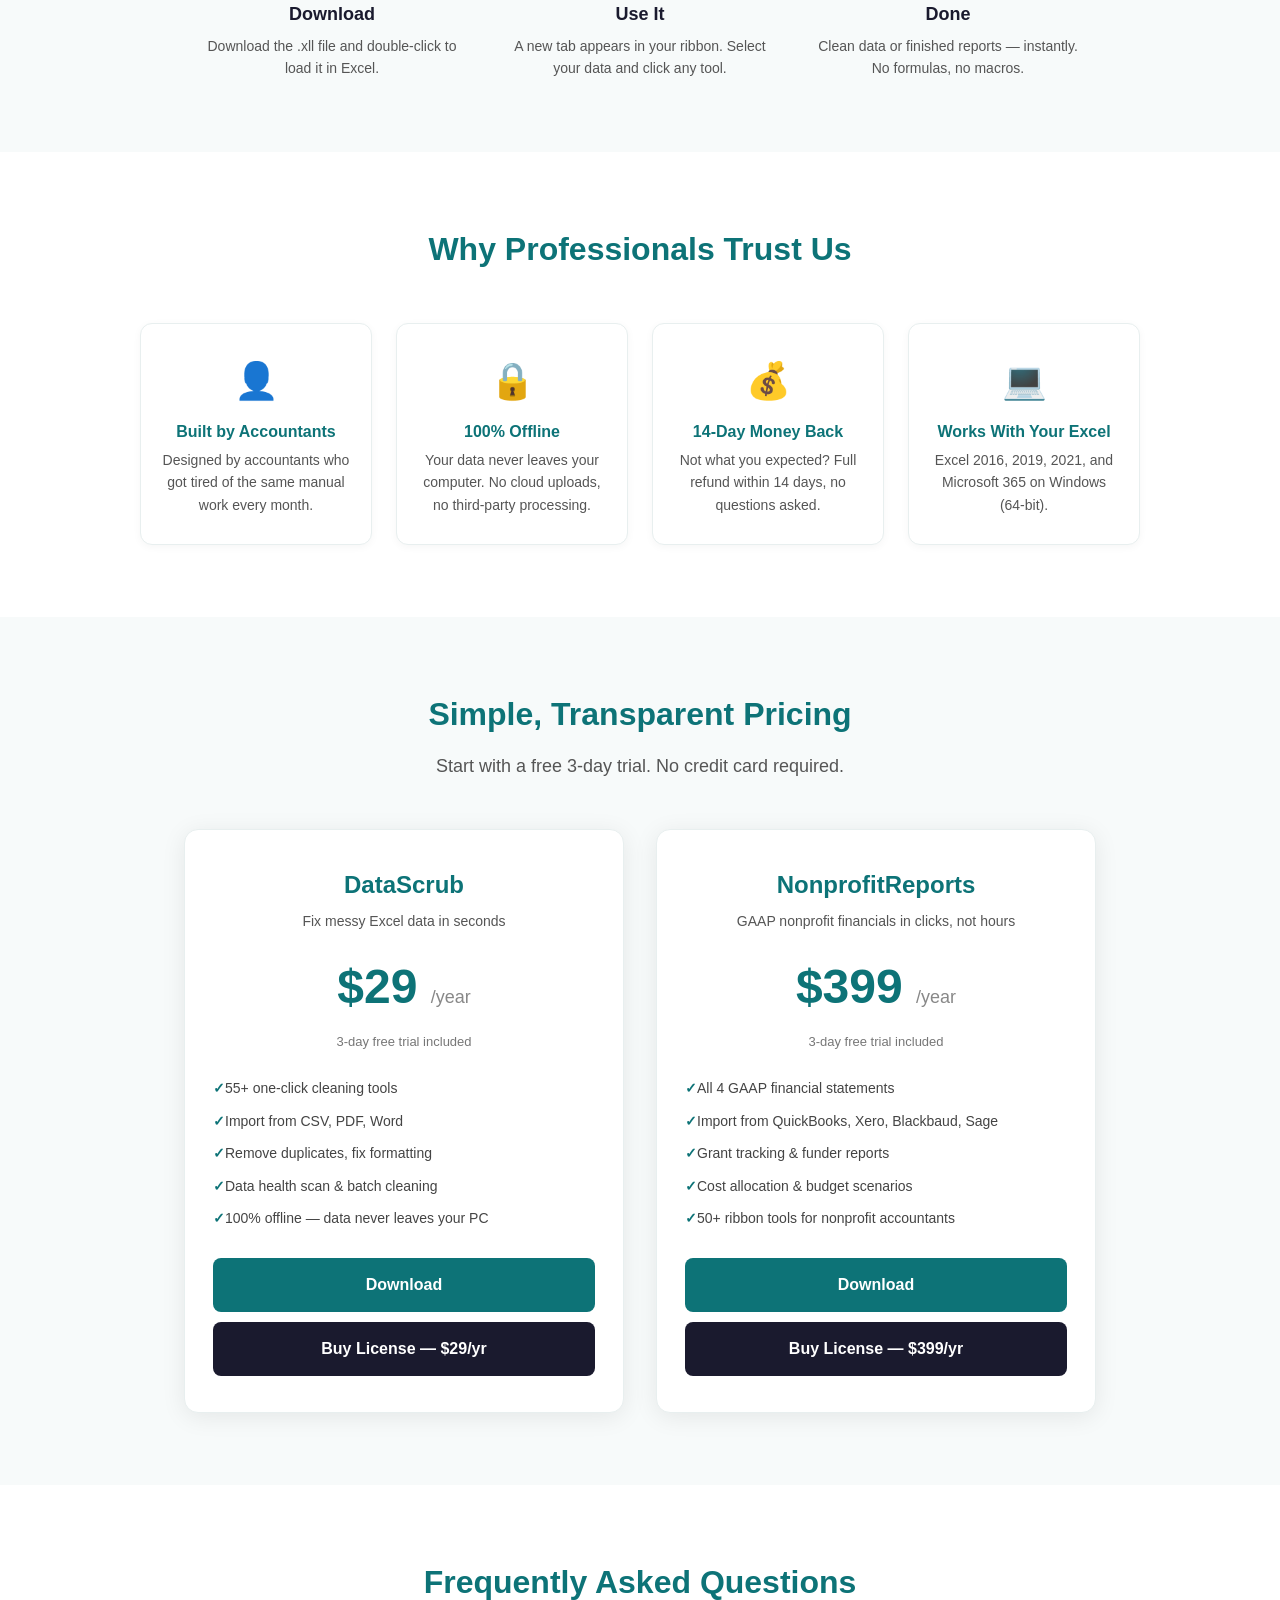
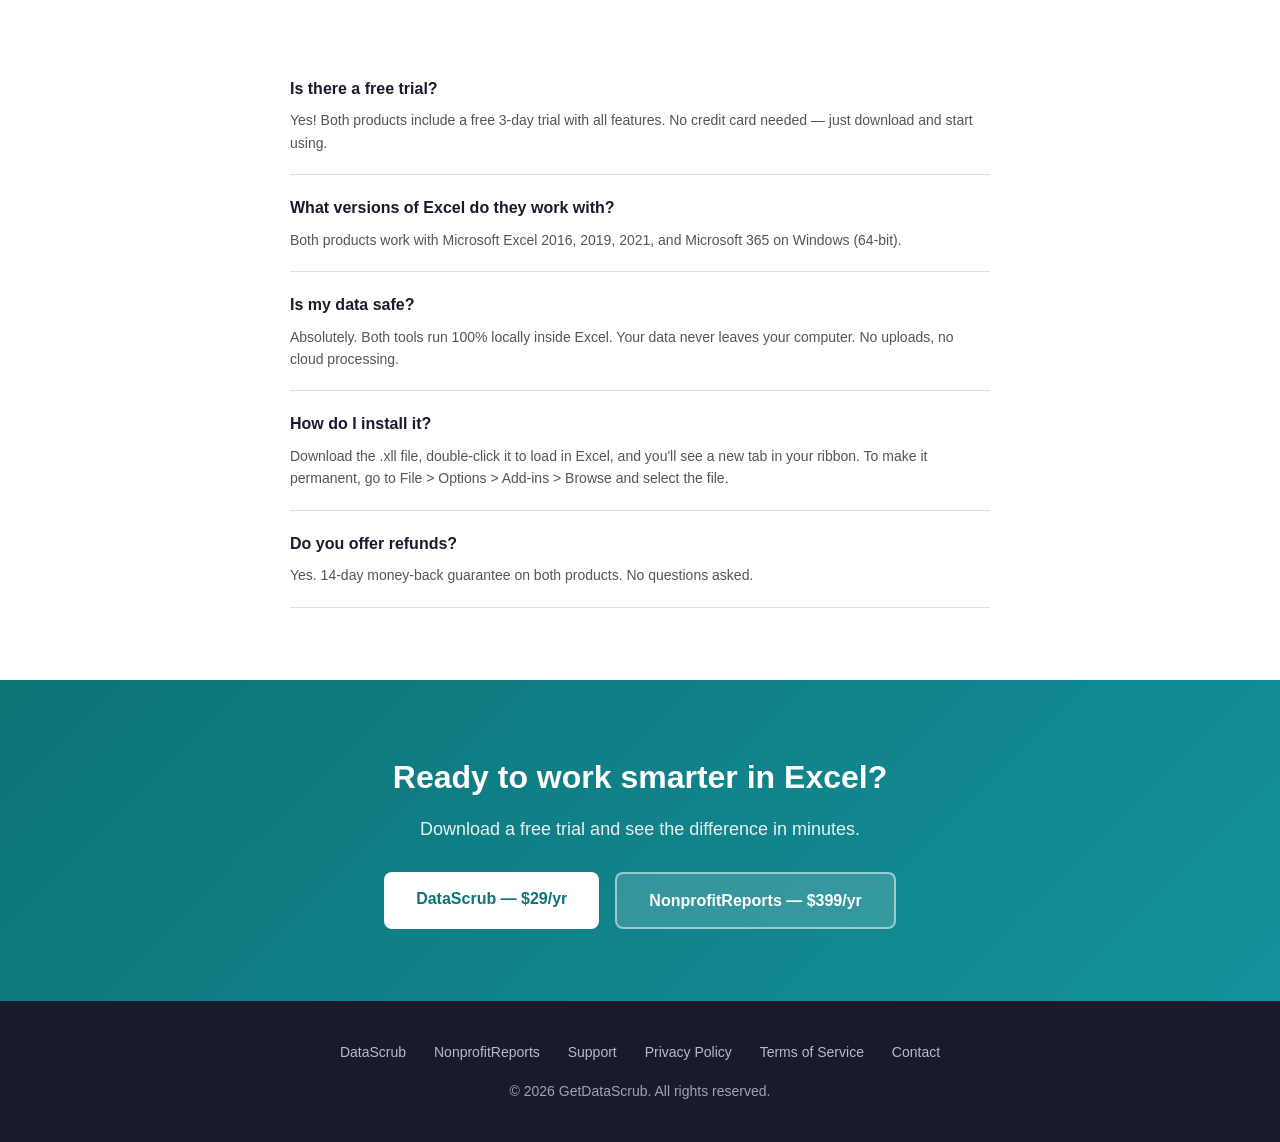
==== commit e012b62d: "Add DataScrub tutorial page with Health Scan and Trim Spaces screenshots - 9-section tutorial coveri" ====
--- a/index.html
+++ b/index.html
@@ -152,7 +152,7 @@
     <a href="index.html">Home</a>
     <a href="datascrub.html">DataScrub</a>
     <a href="nonprofitreports.html">NonprofitReports</a>
-    <a href="#faq">FAQ</a>
+    <a href="datascrub-tutorial.html">Tutorial</a>
     <a href="support.html">Support</a>
     <a href="#pricing" style="background:rgba(255,255,255,0.15);padding:6px 16px;border-radius:6px;">Download</a>
     <a href="#pricing" style="background:#fff;color:#0a5c5f;padding:6px 16px;border-radius:6px;">Buy</a>
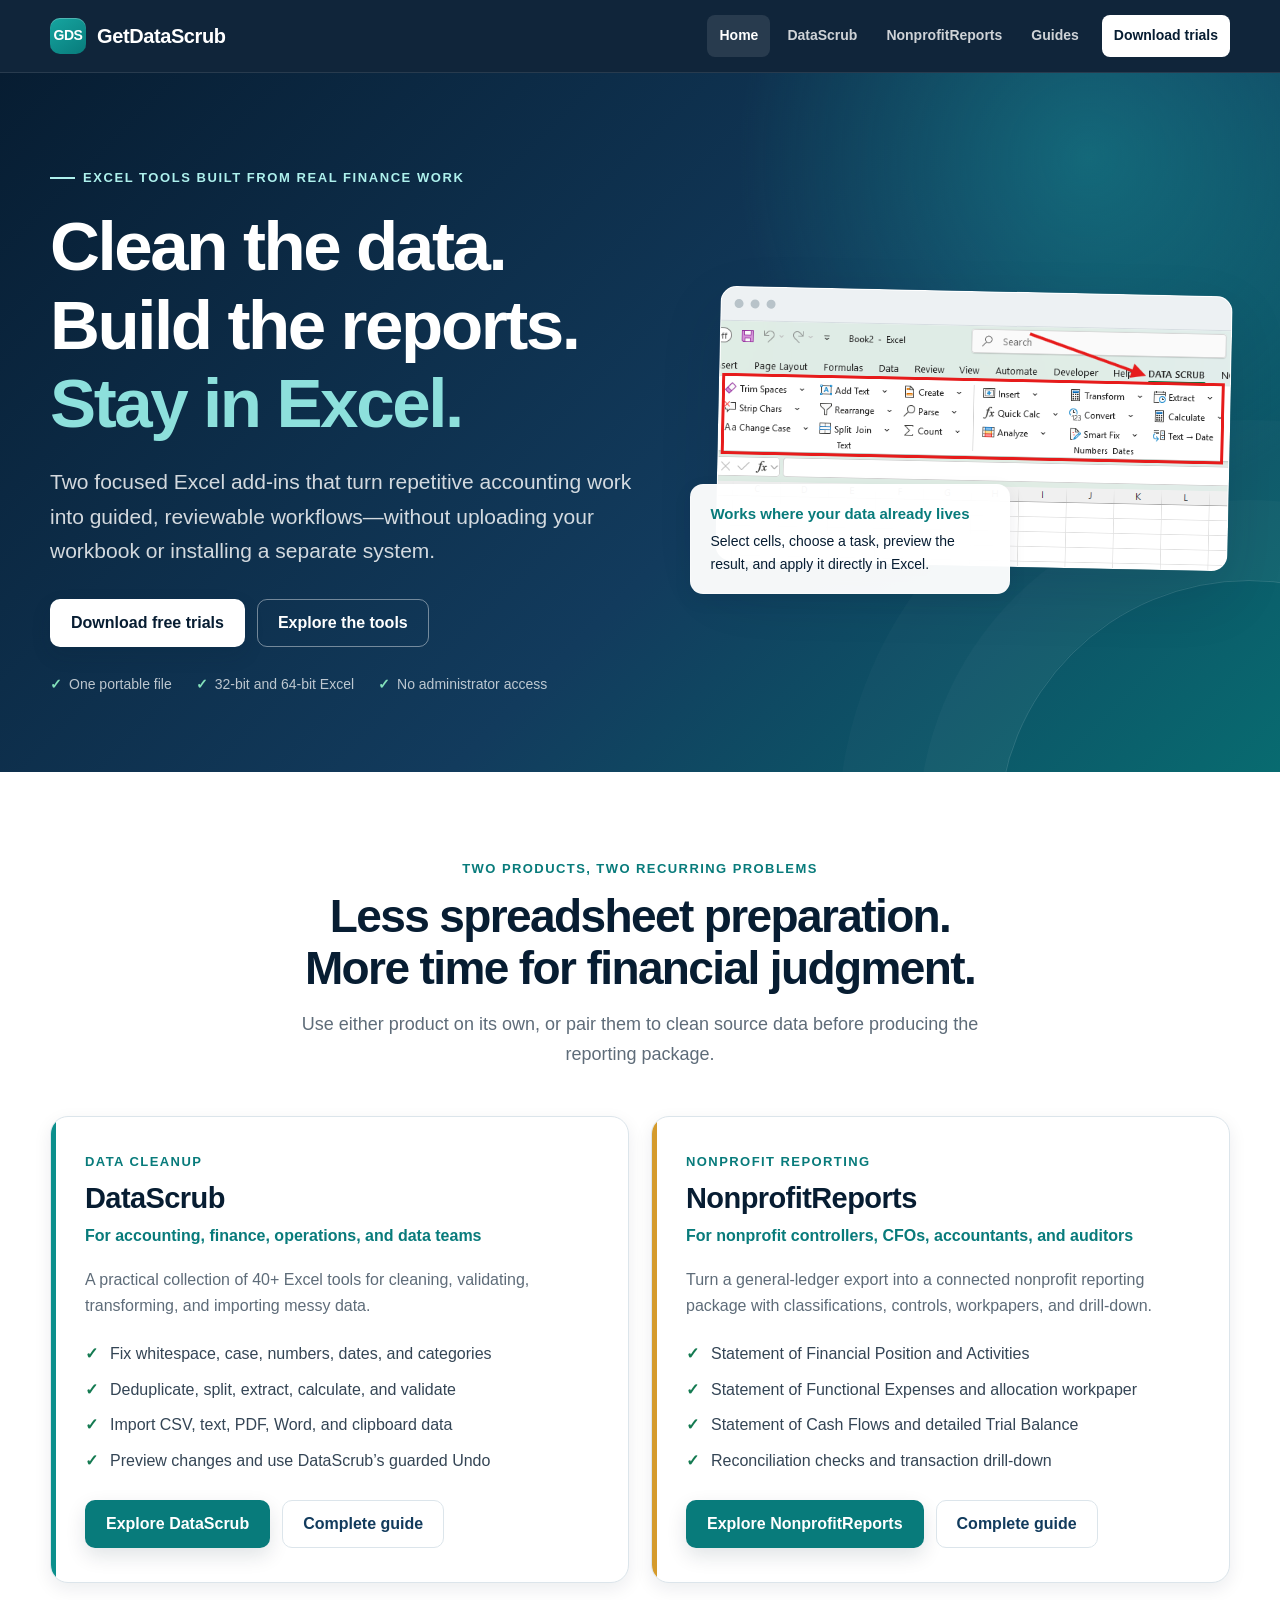
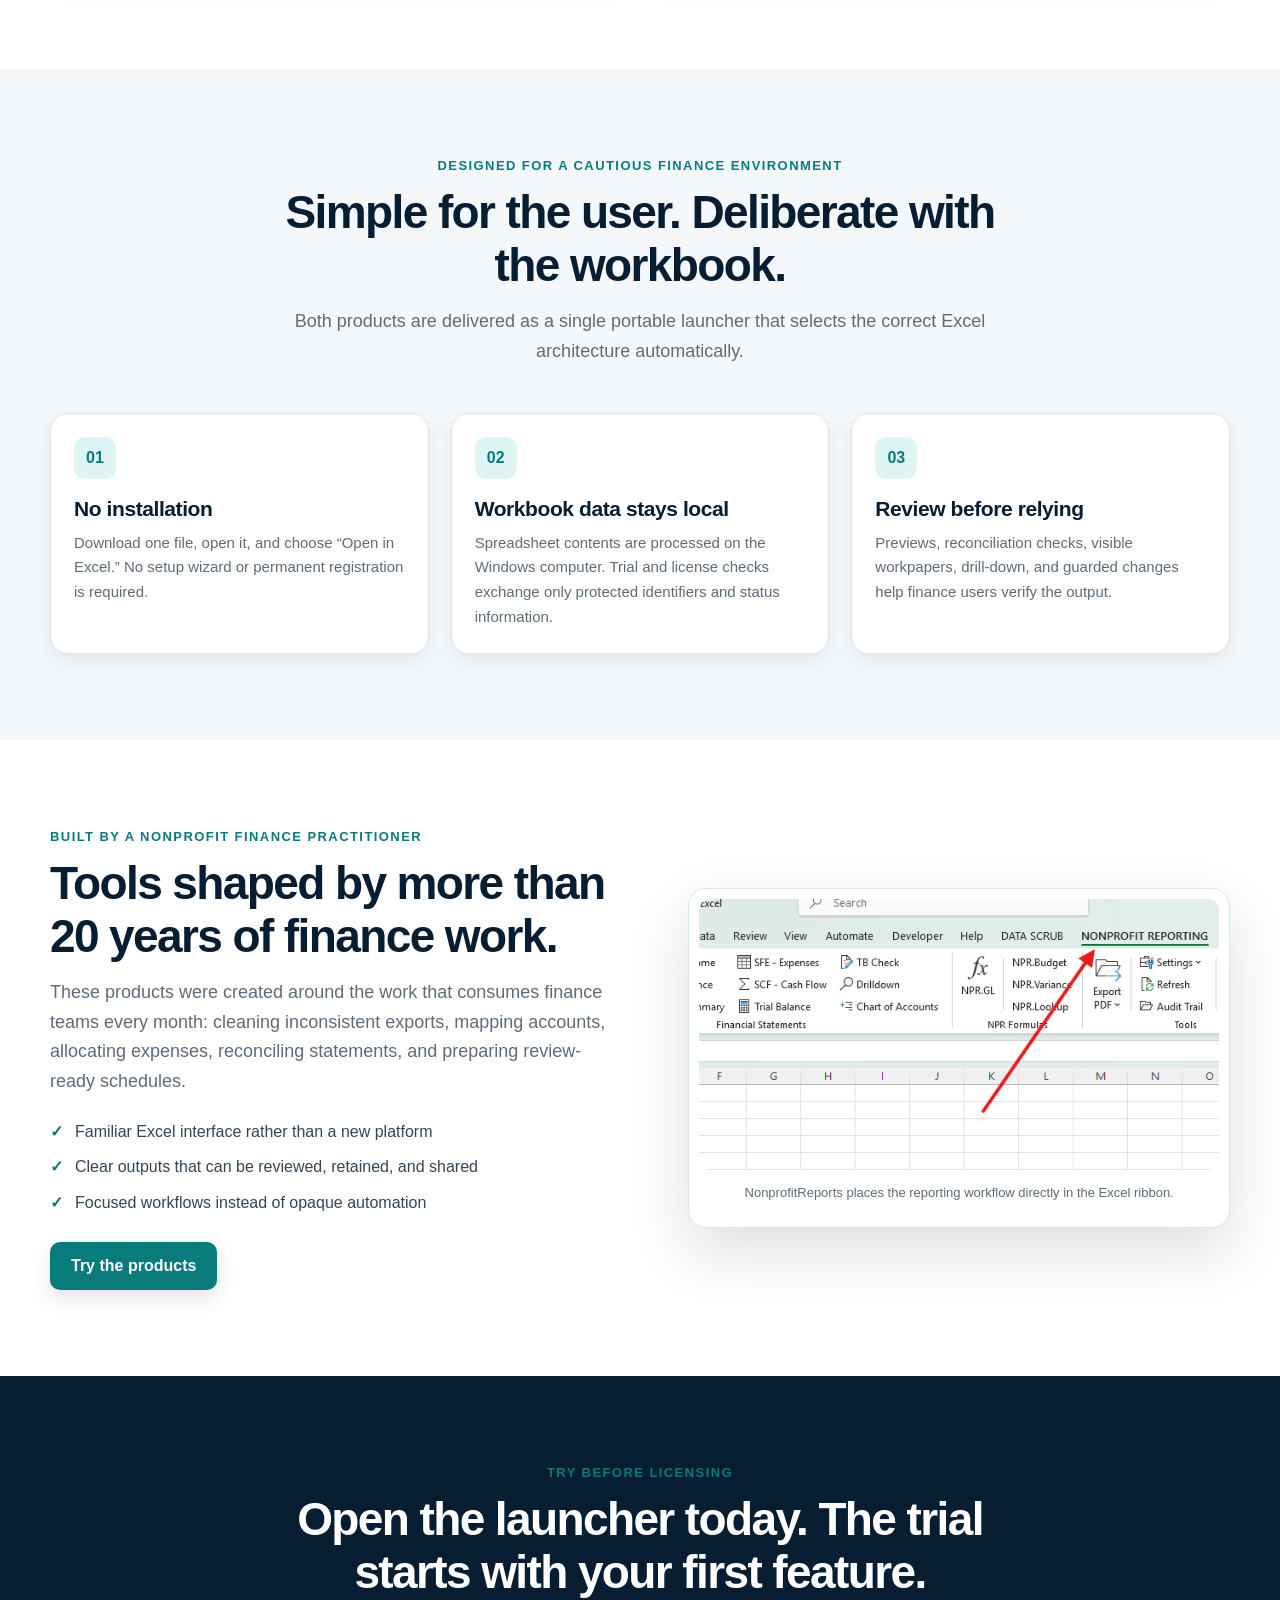
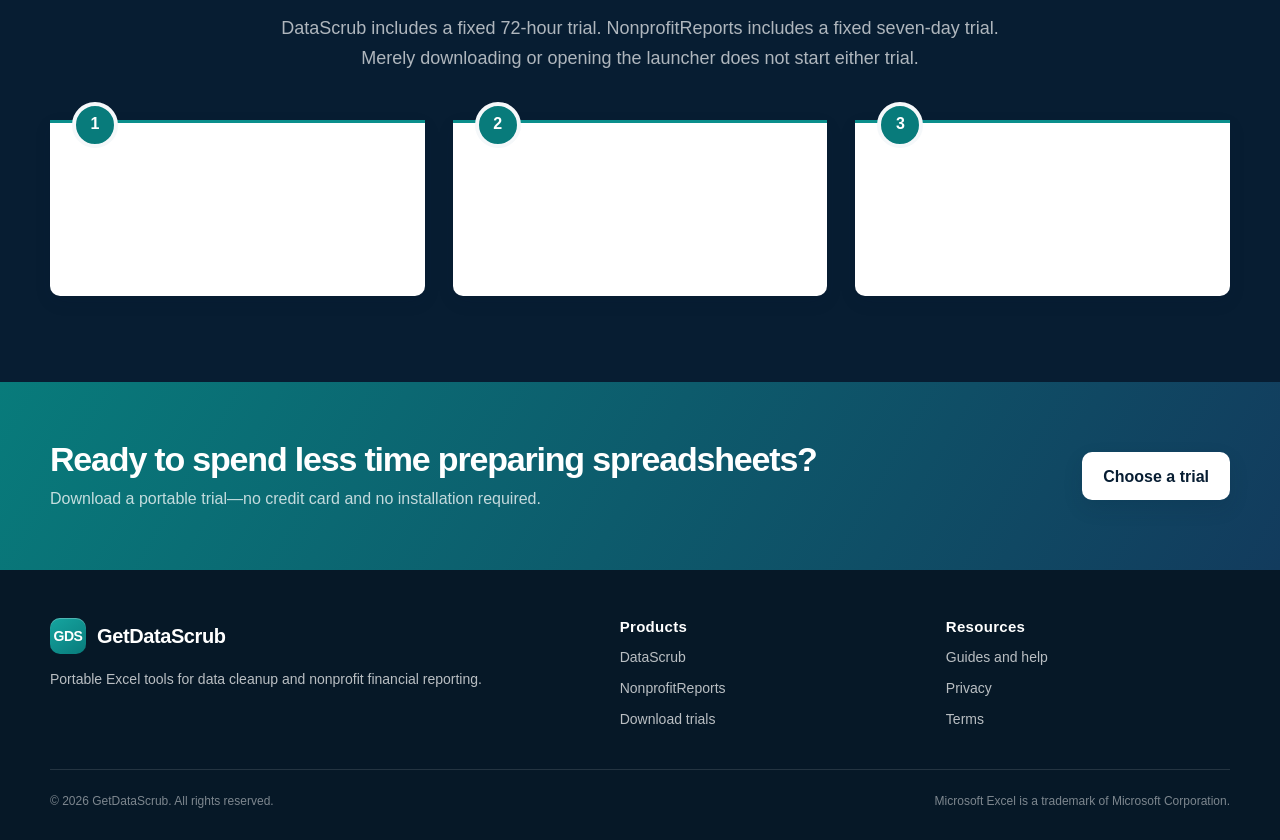
==== commit 468dfb18: "Refresh product website and portable downloads" ====
--- a/index.html
+++ b/index.html
@@ -1,359 +1,69 @@
-<!DOCTYPE html>
+<!doctype html>
 <html lang="en">
 <head>
-  <meta charset="UTF-8">
-  <meta name="viewport" content="width=device-width, initial-scale=1.0">
-  <title>GetDataScrub - Professional Excel Add-ins</title>
-  <meta name="description" content="Two Excel add-ins that automate the work you dread most. DataScrub cleans messy data in seconds. NonprofitReports generates GAAP financial statements in clicks.">
-  <style>
-    * { margin: 0; padding: 0; box-sizing: border-box; }
-    body { font-family: 'Segoe UI', -apple-system, BlinkMacSystemFont, sans-serif; color: #1a1a2e; line-height: 1.6; }
-    a { color: #0d7377; text-decoration: none; }
-    a:hover { text-decoration: underline; }
-
-    /* Nav */
-    .nav {
-      background: #0a5c5f; padding: 14px 20px; text-align: center;
-      position: sticky; top: 0; z-index: 100;
-      box-shadow: 0 2px 8px rgba(0,0,0,0.15);
-    }
-    .nav a { color: rgba(255,255,255,0.85); margin: 0 16px; font-size: 14px; font-weight: 600; }
-    .nav a:hover { color: white; text-decoration: none; }
-
-    /* Hero */
-    .hero {
-      background: linear-gradient(135deg, #0d7377 0%, #14919b 40%, #0d7377 100%);
-      color: white; padding: 80px 20px 72px; text-align: center;
-    }
-    .hero h1 { font-size: 46px; font-weight: 800; letter-spacing: -1px; margin-bottom: 16px; max-width: 780px; margin-left: auto; margin-right: auto; }
-    .hero p.subtitle { font-size: 20px; max-width: 600px; margin: 0 auto 8px; opacity: 0.93; }
-    .hero p.trial-note { font-size: 15px; opacity: 0.75; margin-bottom: 32px; }
-    .hero-buttons { display: flex; gap: 16px; justify-content: center; flex-wrap: wrap; }
-
-    /* Buttons */
-    .btn {
-      display: inline-block; padding: 14px 32px; border-radius: 8px; font-size: 16px;
-      font-weight: 700; cursor: pointer; border: none; text-align: center;
-      transition: transform 0.2s, box-shadow 0.2s;
-    }
-    .btn:hover { transform: translateY(-2px); box-shadow: 0 6px 20px rgba(0,0,0,0.15); text-decoration: none; }
-    .btn-white { background: #fff; color: #0d7377; }
-    .btn-ghost { background: rgba(255,255,255,0.15); color: white; border: 2px solid rgba(255,255,255,0.5); }
-    .btn-green { background: #0d7377; color: white; }
-    .btn-dark { background: #1a1a2e; color: white; }
-    .btn-outline { background: transparent; color: #0d7377; border: 2px solid #0d7377; }
-    .btn-sm { padding: 10px 24px; font-size: 14px; }
-
-    /* Section basics */
-    .section { padding: 72px 20px; max-width: 1040px; margin: 0 auto; }
-    .section-alt { background: #f7fafa; }
-    .section-full { padding: 72px 20px; }
-    .section h2 { font-size: 32px; text-align: center; margin-bottom: 12px; color: #0d7377; }
-    .section .lead { text-align: center; font-size: 18px; color: #555; margin-bottom: 48px; max-width: 640px; margin-left: auto; margin-right: auto; }
-
-    /* Product Showcase Cards */
-    .showcase { display: flex; gap: 40px; justify-content: center; flex-wrap: wrap; }
-    .showcase-card {
-      background: white; border-radius: 16px; overflow: hidden; flex: 1; min-width: 320px; max-width: 480px;
-      box-shadow: 0 4px 24px rgba(0,0,0,0.08); border: 1px solid #e8efef;
-      transition: transform 0.2s, box-shadow 0.2s;
-    }
-    .showcase-card:hover { transform: translateY(-4px); box-shadow: 0 8px 32px rgba(0,0,0,0.12); }
-    .showcase-img-wrap {
-      height: 200px; overflow: hidden; border-bottom: 3px solid #0d7377;
-      background: #f0f4f4;
-    }
-    .showcase-img-wrap img {
-      width: 100%; height: 100%; object-fit: cover; object-position: center top;
-    }
-    .showcase-body { padding: 28px; }
-    .showcase-body h3 { font-size: 24px; color: #0d7377; margin-bottom: 4px; }
-    .showcase-body .audience { font-size: 13px; color: #888; font-weight: 600; text-transform: uppercase; letter-spacing: 0.5px; margin-bottom: 12px; }
-    .showcase-body p { font-size: 15px; color: #555; margin-bottom: 20px; }
-    .showcase-body .btn { width: 100%; }
-
-    /* How It Works */
-    .steps { display: flex; gap: 48px; flex-wrap: wrap; justify-content: center; }
-    .step { text-align: center; flex: 1; min-width: 180px; max-width: 260px; }
-    .step-num {
-      width: 56px; height: 56px; background: #0d7377; color: white; border-radius: 50%;
-      display: inline-flex; align-items: center; justify-content: center;
-      font-size: 22px; font-weight: 800; margin-bottom: 14px;
-    }
-    .step h3 { font-size: 18px; margin-bottom: 6px; color: #1a1a2e; }
-    .step p { font-size: 14px; color: #555; }
-
-    /* Trust signals */
-    .trust-grid { display: grid; grid-template-columns: repeat(auto-fit, minmax(220px, 1fr)); gap: 24px; }
-    .trust-item {
-      text-align: center; padding: 28px 20px; background: white; border-radius: 12px;
-      border: 1px solid #e8efef; box-shadow: 0 2px 8px rgba(0,0,0,0.04);
-    }
-    .trust-icon { font-size: 36px; margin-bottom: 10px; }
-    .trust-item h3 { font-size: 16px; color: #0d7377; margin-bottom: 4px; }
-    .trust-item p { font-size: 14px; color: #555; }
-
-    /* Pricing Cards */
-    .pricing { display: flex; gap: 32px; justify-content: center; flex-wrap: wrap; }
-    .price-card {
-      background: white; border-radius: 14px; padding: 36px 28px; flex: 1; min-width: 300px; max-width: 440px;
-      text-align: center; box-shadow: 0 4px 24px rgba(0,0,0,0.08); border: 1px solid #e8efef;
-    }
-    .price-card h3 { font-size: 24px; color: #0d7377; margin-bottom: 6px; }
-    .price-card .tagline { font-size: 14px; color: #555; margin-bottom: 16px; }
-    .price-card .price { font-size: 48px; font-weight: 800; color: #0d7377; }
-    .price-card .price span { font-size: 18px; font-weight: 400; color: #888; }
-    .price-card .trial { font-size: 13px; color: #777; margin: 6px 0 20px; }
-    .price-card ul { text-align: left; list-style: none; margin-bottom: 24px; }
-    .price-card ul li { padding: 5px 0; font-size: 14px; color: #444; }
-    .price-card ul li::before { content: "\2713 "; color: #0d7377; font-weight: bold; }
-    .price-card .btn-row { display: flex; flex-direction: column; gap: 10px; }
-
-    /* FAQ */
-    .faq { max-width: 700px; margin: 0 auto; }
-    .faq-item { border-bottom: 1px solid #e0e0e0; padding: 20px 0; }
-    .faq-item h3 { font-size: 16px; margin-bottom: 8px; color: #1a1a2e; }
-    .faq-item p { font-size: 14px; color: #555; }
-
-    /* CTA */
-    .cta {
-      background: linear-gradient(135deg, #0d7377 0%, #14919b 100%);
-      color: white; text-align: center; padding: 72px 20px;
-    }
-    .cta h2 { font-size: 32px; margin-bottom: 12px; color: white; }
-    .cta p { font-size: 18px; opacity: 0.9; margin-bottom: 28px; }
-    .cta .buttons { display: flex; gap: 16px; justify-content: center; flex-wrap: wrap; }
-
-    /* Footer */
-    .footer {
-      background: #1a1a2e; color: rgba(255,255,255,0.6); padding: 40px 20px;
-      text-align: center; font-size: 14px;
-    }
-    .footer-links { margin-bottom: 16px; }
-    .footer-links a { color: rgba(255,255,255,0.7); margin: 0 12px; }
-    .footer-links a:hover { color: white; }
-
-    /* Responsive */
-    @media (max-width: 700px) {
-      .hero h1 { font-size: 30px; }
-      .hero p.subtitle { font-size: 17px; }
-      .showcase { flex-direction: column; align-items: center; }
-      .showcase-card { max-width: 100%; }
-      .pricing { flex-direction: column; align-items: center; }
-      .price-card { max-width: 100%; }
-      .steps { gap: 28px; }
-      .section h2 { font-size: 26px; }
-    }
-  </style>
+  <meta charset="utf-8">
+  <meta name="viewport" content="width=device-width, initial-scale=1">
+  <title>GetDataScrub — Excel tools for clean data and nonprofit reporting</title>
+  <meta name="description" content="Portable Excel add-ins for cleaning accounting data and producing nonprofit financial reports. No installation, no administrator access, and no workbook uploads.">
+  <meta property="og:title" content="GetDataScrub — Less spreadsheet cleanup. Better reporting.">
+  <meta property="og:description" content="Two portable Excel add-ins built for accounting and nonprofit finance teams.">
+  <meta property="og:image" content="https://getdatascrub.com/assets/og.png"><meta name="twitter:card" content="summary_large_image">
+  <link rel="stylesheet" href="assets/site.css">
 </head>
 <body>
+  <a class="skip-link" href="#main">Skip to content</a>
+  <header class="site-header"><div class="container nav-wrap">
+    <a class="brand" href="index.html" aria-label="GetDataScrub home"><span class="brand-mark">GDS</span><span>GetDataScrub</span></a>
+    <button class="nav-toggle" type="button" aria-label="Open navigation" aria-expanded="false" data-nav-toggle>☰</button>
+    <nav class="site-nav" aria-label="Primary navigation" data-nav><a href="index.html" aria-current="page">Home</a><a href="datascrub.html">DataScrub</a><a href="nonprofitreports.html">NonprofitReports</a><a href="support.html">Guides</a><a class="nav-cta" href="downloads.html">Download trials</a></nav>
+  </div></header>
 
-  <nav class="nav">
-    <a href="index.html">Home</a>
-    <a href="datascrub.html">DataScrub</a>
-    <a href="nonprofitreports.html">NonprofitReports</a>
-    <a href="datascrub-tutorial.html">Tutorial</a>
-    <a href="support.html">Support</a>
-    <a href="#pricing" style="background:rgba(255,255,255,0.15);padding:6px 16px;border-radius:6px;">Download</a>
-    <a href="#pricing" style="background:#fff;color:#0a5c5f;padding:6px 16px;border-radius:6px;">Buy</a>
-  </nav>
+  <main id="main">
+    <section class="hero"><div class="container hero-grid">
+      <div>
+        <div class="eyebrow">Excel tools built from real finance work</div>
+        <h1>Clean the data. Build the reports. <strong>Stay in Excel.</strong></h1>
+        <p class="hero-copy">Two focused Excel add-ins that turn repetitive accounting work into guided, reviewable workflows—without uploading your workbook or installing a separate system.</p>
+        <div class="hero-actions"><a class="button button-light" href="downloads.html">Download free trials</a><a class="button button-outline" href="#products">Explore the tools</a></div>
+        <div class="trust-line" aria-label="Product benefits"><span>One portable file</span><span>32-bit and 64-bit Excel</span><span>No administrator access</span></div>
+      </div>
+      <div class="product-visual" aria-label="DataScrub ribbon preview">
+        <div class="excel-window"><div class="window-bar" aria-hidden="true"><span class="window-dot"></span><span class="window-dot"></span><span class="window-dot"></span></div><img src="datascrub-ribbon.png" alt="DataScrub tab displayed in the Microsoft Excel ribbon"></div>
+        <div class="visual-caption"><strong>Works where your data already lives</strong>Select cells, choose a task, preview the result, and apply it directly in Excel.</div>
+      </div>
+    </div></section>
 
-  <!-- ===== HERO ===== -->
-  <header class="hero">
-    <h1>Stop wasting hours on messy data and manual reports</h1>
-    <p class="subtitle">Two Excel add-ins that automate the work you dread most.</p>
-    <p class="trial-note">Free 3-day trial. No credit card required.</p>
-    <div class="hero-buttons">
-      <a href="datascrub.html" class="btn btn-white">Explore DataScrub</a>
-      <a href="nonprofitreports.html" class="btn btn-ghost">Explore NonprofitReports</a>
-    </div>
-  </header>
+    <section class="section" id="products"><div class="container">
+      <div class="section-heading"><div class="kicker">Two products, two recurring problems</div><h2>Less spreadsheet preparation. More time for financial judgment.</h2><p>Use either product on its own, or pair them to clean source data before producing the reporting package.</p></div>
+      <div class="product-grid">
+        <article class="card product-card"><div class="kicker">Data cleanup</div><h3>DataScrub</h3><p class="audience">For accounting, finance, operations, and data teams</p><p>A practical collection of 40+ Excel tools for cleaning, validating, transforming, and importing messy data.</p><ul><li>Fix whitespace, case, numbers, dates, and categories</li><li>Deduplicate, split, extract, calculate, and validate</li><li>Import CSV, text, PDF, Word, and clipboard data</li><li>Preview changes and use DataScrub’s guarded Undo</li></ul><div class="button-row"><a class="button" href="datascrub.html">Explore DataScrub</a><a class="button button-secondary" href="guides/datascrub/">Complete guide</a></div></article>
+        <article class="card product-card npr"><div class="kicker">Nonprofit reporting</div><h3>NonprofitReports</h3><p class="audience">For nonprofit controllers, CFOs, accountants, and auditors</p><p>Turn a general-ledger export into a connected nonprofit reporting package with classifications, controls, workpapers, and drill-down.</p><ul><li>Statement of Financial Position and Activities</li><li>Statement of Functional Expenses and allocation workpaper</li><li>Statement of Cash Flows and detailed Trial Balance</li><li>Reconciliation checks and transaction drill-down</li></ul><div class="button-row"><a class="button" href="nonprofitreports.html">Explore NonprofitReports</a><a class="button button-secondary" href="guides/nonprofitreports/">Complete guide</a></div></article>
+      </div>
+    </div></section>
 
-  <!-- ===== PRODUCT SHOWCASE ===== -->
-  <section class="section">
-    <h2>Two Tools. Two Problems Solved.</h2>
-    <p class="lead">Each one installs as a native tab in your Excel ribbon. No separate app, no cloud uploads, no learning curve.</p>
+    <section class="section section-soft"><div class="container">
+      <div class="section-heading"><div class="kicker">Designed for a cautious finance environment</div><h2>Simple for the user. Deliberate with the workbook.</h2><p>Both products are delivered as a single portable launcher that selects the correct Excel architecture automatically.</p></div>
+      <div class="card-grid three">
+        <article class="card feature-card"><div class="feature-icon">01</div><h3>No installation</h3><p>Download one file, open it, and choose “Open in Excel.” No setup wizard or permanent registration is required.</p></article>
+        <article class="card feature-card"><div class="feature-icon">02</div><h3>Workbook data stays local</h3><p>Spreadsheet contents are processed on the Windows computer. Trial and license checks exchange only protected identifiers and status information.</p></article>
+        <article class="card feature-card"><div class="feature-icon">03</div><h3>Review before relying</h3><p>Previews, reconciliation checks, visible workpapers, drill-down, and guarded changes help finance users verify the output.</p></article>
+      </div>
+    </div></section>
 
-    <div class="showcase">
-      <!-- DataScrub -->
-      <div class="showcase-card">
-        <div class="showcase-img-wrap ds">
-          <img src="datascrub-ribbon.png" alt="DataScrub ribbon tab in Excel">
-        </div>
-        <div class="showcase-body">
-          <h3>DataScrub</h3>
-          <p class="audience">For anyone who cleans data in Excel</p>
-          <p>55+ one-click tools to trim, split, deduplicate, reformat, and import data. Select your cells, pick a tool, and it's done. No formulas, no VBA.</p>
-          <a href="datascrub.html" class="btn btn-outline">See All Features</a>
-        </div>
-      </div>
+    <section class="section"><div class="container split">
+      <div><div class="kicker">Built by a nonprofit finance practitioner</div><h2>Tools shaped by more than 20 years of finance work.</h2><p class="lead">These products were created around the work that consumes finance teams every month: cleaning inconsistent exports, mapping accounts, allocating expenses, reconciling statements, and preparing review-ready schedules.</p><ul class="check-list"><li>Familiar Excel interface rather than a new platform</li><li>Clear outputs that can be reviewed, retained, and shared</li><li>Focused workflows instead of opaque automation</li></ul><a class="button" href="downloads.html">Try the products</a></div>
+      <div class="screenshot-frame"><img src="npr-ribbon.png" alt="NonprofitReports tab displayed in the Microsoft Excel ribbon"><p class="mini-note">NonprofitReports places the reporting workflow directly in the Excel ribbon.</p></div>
+    </div></section>
 
-      <!-- NonprofitReports -->
-      <div class="showcase-card">
-        <div class="showcase-img-wrap npr">
-          <img src="npr-ribbon.png" alt="NonprofitReports ribbon tab in Excel">
-        </div>
-        <div class="showcase-body">
-          <h3>NonprofitReports</h3>
-          <p class="audience">For nonprofit accountants &amp; finance teams</p>
-          <p>Import from QuickBooks, Xero, or Blackbaud and generate all 4 GAAP financial statements, grant reports, budgets, and board packages in one click.</p>
-          <a href="nonprofitreports.html" class="btn btn-outline">See All Features</a>
-        </div>
-      </div>
-    </div>
-  </section>
+    <section class="section section-dark"><div class="container">
+      <div class="section-heading"><div class="kicker">Try before licensing</div><h2>Open the launcher today. The trial starts with your first feature.</h2><p>DataScrub includes a fixed 72-hour trial. NonprofitReports includes a fixed seven-day trial. Merely downloading or opening the launcher does not start either trial.</p></div>
+      <div class="steps"><article class="step"><h3>Download one file</h3><p>Choose the product and save its portable launcher.</p></article><article class="step"><h3>Open in Excel</h3><p>The launcher detects 32-bit or 64-bit Excel and loads the correct add-in.</p></article><article class="step"><h3>Run a feature</h3><p>The secure trial begins only when the first licensed feature is used.</p></article></div>
+    </div></section>
 
-  <!-- ===== HOW IT WORKS ===== -->
-  <div class="section-alt">
-    <section class="section">
-      <h2>Up and Running in 60 Seconds</h2>
-      <p class="lead">No installer. No admin rights. No setup wizard.</p>
-      <div class="steps">
-        <div class="step">
-          <div class="step-num">1</div>
-          <h3>Download</h3>
-          <p>Download the .xll file and double-click to load it in Excel.</p>
-        </div>
-        <div class="step">
-          <div class="step-num">2</div>
-          <h3>Use It</h3>
-          <p>A new tab appears in your ribbon. Select your data and click any tool.</p>
-        </div>
-        <div class="step">
-          <div class="step-num">3</div>
-          <h3>Done</h3>
-          <p>Clean data or finished reports — instantly. No formulas, no macros.</p>
-        </div>
-      </div>
-    </section>
-  </div>
+    <section class="cta-band"><div class="container cta-row"><div><h2>Ready to spend less time preparing spreadsheets?</h2><p>Download a portable trial—no credit card and no installation required.</p></div><a class="button button-light" href="downloads.html">Choose a trial</a></div></section>
+  </main>
 
-  <!-- ===== TRUST SIGNALS ===== -->
-  <section class="section">
-    <h2>Why Professionals Trust Us</h2>
-    <p class="lead"></p>
-    <div class="trust-grid">
-      <div class="trust-item">
-        <div class="trust-icon">&#128100;</div>
-        <h3>Built by Accountants</h3>
-        <p>Designed by accountants who got tired of the same manual work every month.</p>
-      </div>
-      <div class="trust-item">
-        <div class="trust-icon">&#128274;</div>
-        <h3>100% Offline</h3>
-        <p>Your data never leaves your computer. No cloud uploads, no third-party processing.</p>
-      </div>
-      <div class="trust-item">
-        <div class="trust-icon">&#128176;</div>
-        <h3>14-Day Money Back</h3>
-        <p>Not what you expected? Full refund within 14 days, no questions asked.</p>
-      </div>
-      <div class="trust-item">
-        <div class="trust-icon">&#128187;</div>
-        <h3>Works With Your Excel</h3>
-        <p>Excel 2016, 2019, 2021, and Microsoft 365 on Windows (64-bit).</p>
-      </div>
-    </div>
-  </section>
-
-  <!-- ===== PRICING ===== -->
-  <div class="section-alt" id="pricing">
-    <section class="section">
-      <h2>Simple, Transparent Pricing</h2>
-      <p class="lead">Start with a free 3-day trial. No credit card required.</p>
-
-      <div class="pricing">
-        <!-- DataScrub -->
-        <div class="price-card">
-          <h3>DataScrub</h3>
-          <p class="tagline">Fix messy Excel data in seconds</p>
-          <div class="price">$29 <span>/year</span></div>
-          <p class="trial">3-day free trial included</p>
-          <ul>
-            <li>55+ one-click cleaning tools</li>
-            <li>Import from CSV, PDF, Word</li>
-            <li>Remove duplicates, fix formatting</li>
-            <li>Data health scan &amp; batch cleaning</li>
-            <li>100% offline — data never leaves your PC</li>
-          </ul>
-          <div class="btn-row">
-            <a href="https://ypuyaaglxvgpbpvsuila.supabase.co/storage/v1/object/public/datascrub-releases/v1.0.0/DataScrub64-packed.xll" class="btn btn-green">Download</a>
-            <a href="https://buy.stripe.com/8x228t3X8b7QcGW1c2fYY00" class="btn btn-dark">Buy License &mdash; $29/yr</a>
-          </div>
-        </div>
-
-        <!-- NonprofitReports -->
-        <div class="price-card">
-          <h3>NonprofitReports</h3>
-          <p class="tagline">GAAP nonprofit financials in clicks, not hours</p>
-          <div class="price">$399 <span>/year</span></div>
-          <p class="trial">3-day free trial included</p>
-          <ul>
-            <li>All 4 GAAP financial statements</li>
-            <li>Import from QuickBooks, Xero, Blackbaud, Sage</li>
-            <li>Grant tracking &amp; funder reports</li>
-            <li>Cost allocation &amp; budget scenarios</li>
-            <li>50+ ribbon tools for nonprofit accountants</li>
-          </ul>
-          <div class="btn-row">
-            <a href="https://ypuyaaglxvgpbpvsuila.supabase.co/storage/v1/object/public/nonprofitreports-releases/NonprofitReports64-packed.xll" class="btn btn-green">Download</a>
-            <a href="https://buy.stripe.com/9B67sNdxIfo6dL0bQGfYY01" class="btn btn-dark">Buy License &mdash; $399/yr</a>
-          </div>
-        </div>
-      </div>
-    </section>
-  </div>
-
-  <!-- ===== FAQ ===== -->
-  <section class="section" id="faq">
-    <h2>Frequently Asked Questions</h2>
-    <p class="lead"></p>
-    <div class="faq">
-      <div class="faq-item">
-        <h3>Is there a free trial?</h3>
-        <p>Yes! Both products include a free 3-day trial with all features. No credit card needed — just download and start using.</p>
-      </div>
-      <div class="faq-item">
-        <h3>What versions of Excel do they work with?</h3>
-        <p>Both products work with Microsoft Excel 2016, 2019, 2021, and Microsoft 365 on Windows (64-bit).</p>
-      </div>
-      <div class="faq-item">
-        <h3>Is my data safe?</h3>
-        <p>Absolutely. Both tools run 100% locally inside Excel. Your data never leaves your computer. No uploads, no cloud processing.</p>
-      </div>
-      <div class="faq-item">
-        <h3>How do I install it?</h3>
-        <p>Download the .xll file, double-click it to load in Excel, and you'll see a new tab in your ribbon. To make it permanent, go to File > Options > Add-ins > Browse and select the file.</p>
-      </div>
-      <div class="faq-item">
-        <h3>Do you offer refunds?</h3>
-        <p>Yes. 14-day money-back guarantee on both products. No questions asked.</p>
-      </div>
-    </div>
-  </section>
-
-  <!-- ===== CTA ===== -->
-  <section class="cta">
-    <h2>Ready to work smarter in Excel?</h2>
-    <p>Download a free trial and see the difference in minutes.</p>
-    <div class="buttons">
-      <a href="datascrub.html" class="btn btn-white">DataScrub &mdash; $29/yr</a>
-      <a href="nonprofitreports.html" class="btn btn-ghost">NonprofitReports &mdash; $399/yr</a>
-    </div>
-  </section>
-
-  <!-- ===== FOOTER ===== -->
-  <footer class="footer">
-    <div class="footer-links">
-      <a href="datascrub.html">DataScrub</a>
-      <a href="nonprofitreports.html">NonprofitReports</a>
-      <a href="support.html">Support</a>
-      <a href="privacy-policy.html">Privacy Policy</a>
-      <a href="terms-of-service.html">Terms of Service</a>
-      <a href="mailto:jkisarale@gmail.com">Contact</a>
-    </div>
-    <p>&copy; 2026 GetDataScrub. All rights reserved.</p>
-  </footer>
-
+  <footer class="site-footer"><div class="container"><div class="footer-grid"><div><a class="brand" href="index.html"><span class="brand-mark">GDS</span><span>GetDataScrub</span></a><p>Portable Excel tools for data cleanup and nonprofit financial reporting.</p></div><div><h3>Products</h3><div class="footer-links"><a href="datascrub.html">DataScrub</a><a href="nonprofitreports.html">NonprofitReports</a><a href="downloads.html">Download trials</a></div></div><div><h3>Resources</h3><div class="footer-links"><a href="support.html">Guides and help</a><a href="privacy-policy.html">Privacy</a><a href="terms-of-service.html">Terms</a></div></div></div><div class="footer-bottom"><span>© <span data-year>2026</span> GetDataScrub. All rights reserved.</span><span>Microsoft Excel is a trademark of Microsoft Corporation.</span></div></div></footer>
+  <script src="assets/site.js"></script>
 </body>
 </html>
--- a/assets/site.css
+++ b/assets/site.css
@@ -0,0 +1,211 @@
+:root {
+  --navy-950: #071d32;
+  --navy-900: #0c2945;
+  --navy-800: #123b5d;
+  --teal-700: #087b7b;
+  --teal-600: #0b8f8c;
+  --teal-500: #16a5a0;
+  --teal-100: #dff5f3;
+  --teal-50: #f1fbfa;
+  --gold-500: #d59b2c;
+  --ink: #152434;
+  --muted: #5e6c79;
+  --line: #dce5eb;
+  --surface: #ffffff;
+  --surface-soft: #f5f8fa;
+  --success: #147a51;
+  --warning-bg: #fff8e8;
+  --warning-line: #e5bd60;
+  --shadow-sm: 0 6px 18px rgba(7, 29, 50, .08);
+  --shadow-lg: 0 24px 60px rgba(7, 29, 50, .14);
+  --radius-sm: 10px;
+  --radius: 18px;
+  --radius-lg: 28px;
+  --page: 1180px;
+}
+
+* { box-sizing: border-box; }
+html { scroll-behavior: smooth; }
+body {
+  margin: 0;
+  color: var(--ink);
+  background: var(--surface);
+  font-family: "Segoe UI", Inter, Arial, sans-serif;
+  font-size: 16px;
+  line-height: 1.65;
+  -webkit-font-smoothing: antialiased;
+}
+img { display: block; max-width: 100%; }
+a { color: var(--teal-700); text-decoration-thickness: 1px; text-underline-offset: 3px; }
+a:hover { color: var(--navy-800); }
+button, a { -webkit-tap-highlight-color: transparent; }
+:focus-visible { outline: 3px solid #f3c45f; outline-offset: 3px; }
+.container { width: min(calc(100% - 40px), var(--page)); margin-inline: auto; }
+.skip-link { position: fixed; left: 18px; top: -80px; z-index: 1000; padding: 10px 16px; background: #fff; color: var(--navy-950); border-radius: 8px; box-shadow: var(--shadow-sm); }
+.skip-link:focus { top: 18px; }
+
+.site-header { position: sticky; top: 0; z-index: 100; color: #fff; background: rgba(7, 29, 50, .96); border-bottom: 1px solid rgba(255,255,255,.1); backdrop-filter: blur(14px); }
+.nav-wrap { min-height: 72px; display: flex; align-items: center; justify-content: space-between; gap: 24px; }
+.brand { display: inline-flex; align-items: center; gap: 11px; color: #fff; text-decoration: none; font-size: 20px; font-weight: 760; letter-spacing: -.02em; }
+.brand-mark { width: 36px; height: 36px; display: grid; place-items: center; border-radius: 10px; color: #fff; background: linear-gradient(145deg, var(--teal-500), var(--teal-700)); box-shadow: inset 0 1px 0 rgba(255,255,255,.25); font-size: 14px; letter-spacing: -.03em; }
+.site-nav { display: flex; align-items: center; gap: 5px; }
+.site-nav a { padding: 9px 12px; border-radius: 8px; color: rgba(255,255,255,.8); text-decoration: none; font-size: 14px; font-weight: 650; }
+.site-nav a:hover, .site-nav a[aria-current="page"] { color: #fff; background: rgba(255,255,255,.1); }
+.site-nav .nav-cta { margin-left: 6px; color: var(--navy-950); background: #fff; }
+.site-nav .nav-cta:hover { color: var(--navy-950); background: var(--teal-100); }
+.nav-toggle { display: none; width: 44px; height: 42px; padding: 0; border: 1px solid rgba(255,255,255,.25); border-radius: 9px; color: #fff; background: transparent; font-size: 20px; }
+
+.hero { position: relative; overflow: hidden; color: #fff; background: radial-gradient(circle at 85% 12%, rgba(22,165,160,.42), transparent 28%), linear-gradient(135deg, var(--navy-950) 0%, var(--navy-800) 58%, #086b70 100%); }
+.hero::after { content: ""; position: absolute; width: 500px; height: 500px; right: -220px; bottom: -310px; border: 1px solid rgba(255,255,255,.14); border-radius: 50%; box-shadow: 0 0 0 80px rgba(255,255,255,.025), 0 0 0 160px rgba(255,255,255,.02); }
+.hero-grid { position: relative; z-index: 1; min-height: 590px; padding-block: 88px 76px; display: grid; grid-template-columns: minmax(0, 1.08fr) minmax(380px, .92fr); align-items: center; gap: 68px; }
+.hero-compact .hero-grid { min-height: 470px; padding-block: 70px; }
+.eyebrow { display: inline-flex; align-items: center; gap: 8px; margin-bottom: 18px; color: #aef1ed; font-size: 13px; font-weight: 800; letter-spacing: .12em; text-transform: uppercase; }
+.eyebrow::before { content: ""; width: 25px; height: 2px; background: currentColor; }
+h1, h2, h3 { margin-top: 0; color: var(--navy-950); line-height: 1.14; letter-spacing: -.035em; }
+h1 { margin-bottom: 22px; color: #fff; font-size: clamp(42px, 5.4vw, 72px); max-width: 760px; }
+h2 { margin-bottom: 16px; font-size: clamp(30px, 3.6vw, 46px); }
+h3 { margin-bottom: 10px; font-size: 21px; letter-spacing: -.02em; }
+.hero h1 strong { color: #8de0dc; font-weight: inherit; }
+.hero-copy { max-width: 670px; margin: 0 0 30px; color: rgba(255,255,255,.82); font-size: clamp(18px, 2vw, 21px); }
+.hero-actions, .button-row { display: flex; flex-wrap: wrap; align-items: center; gap: 12px; }
+.button { min-height: 48px; display: inline-flex; align-items: center; justify-content: center; gap: 8px; padding: 12px 20px; border: 1px solid transparent; border-radius: 10px; color: #fff; background: var(--teal-700); text-decoration: none; font-weight: 750; line-height: 1.2; box-shadow: 0 8px 20px rgba(7, 29, 50, .12); }
+.button:hover { color: #fff; background: var(--teal-600); transform: translateY(-1px); }
+.button-light { color: var(--navy-950); background: #fff; }
+.button-light:hover { color: var(--navy-950); background: var(--teal-100); }
+.button-outline { border-color: rgba(255,255,255,.42); color: #fff; background: transparent; box-shadow: none; }
+.button-outline:hover { border-color: #fff; background: rgba(255,255,255,.08); }
+.button-secondary { border-color: var(--line); color: var(--navy-800); background: #fff; box-shadow: none; }
+.button-secondary:hover { color: var(--navy-950); background: var(--surface-soft); }
+.trust-line { margin-top: 26px; display: flex; flex-wrap: wrap; gap: 14px 24px; color: rgba(255,255,255,.72); font-size: 14px; }
+.trust-line span::before { content: "✓"; margin-right: 7px; color: #83e1bb; font-weight: 800; }
+
+.product-visual { position: relative; }
+.excel-window { overflow: hidden; border: 1px solid rgba(255,255,255,.24); border-radius: 16px; background: #fff; box-shadow: var(--shadow-lg); transform: rotate(1.2deg); }
+.window-bar { height: 34px; display: flex; align-items: center; gap: 7px; padding-inline: 13px; background: #edf1f3; border-bottom: 1px solid #d6dde1; }
+.window-dot { width: 9px; height: 9px; border-radius: 50%; background: #b8c3c9; }
+.visual-caption { position: absolute; left: -28px; bottom: -28px; width: min(320px, 82%); padding: 17px 19px; border: 1px solid rgba(255,255,255,.32); border-radius: 13px; color: var(--navy-950); background: rgba(255,255,255,.96); box-shadow: var(--shadow-sm); font-size: 14px; }
+.visual-caption strong { display: block; margin-bottom: 3px; color: var(--teal-700); font-size: 15px; }
+
+.section { padding-block: 86px; }
+.section-soft { background: var(--surface-soft); }
+.section-dark { color: rgba(255,255,255,.78); background: var(--navy-950); }
+.section-dark h2, .section-dark h3 { color: #fff; }
+.section-heading { max-width: 720px; margin: 0 auto 46px; text-align: center; }
+.section-heading.left { margin-inline: 0; text-align: left; }
+.section-heading p, .lead { margin: 0; color: var(--muted); font-size: 18px; }
+.section-dark .section-heading p, .section-dark .lead { color: rgba(255,255,255,.68); }
+.kicker { margin-bottom: 10px; color: var(--teal-700); font-size: 13px; font-weight: 800; letter-spacing: .11em; text-transform: uppercase; }
+
+.product-grid, .card-grid, .feature-grid, .report-grid { display: grid; gap: 22px; }
+.product-grid { grid-template-columns: repeat(2, minmax(0, 1fr)); }
+.card-grid.three { grid-template-columns: repeat(3, minmax(0, 1fr)); }
+.feature-grid { grid-template-columns: repeat(4, minmax(0, 1fr)); }
+.report-grid { grid-template-columns: repeat(3, minmax(0, 1fr)); }
+.card { padding: 28px; border: 1px solid var(--line); border-radius: var(--radius); background: #fff; box-shadow: var(--shadow-sm); }
+.card p { margin: 0; color: var(--muted); }
+.product-card { position: relative; overflow: hidden; padding: 34px; }
+.product-card::before { content: ""; position: absolute; inset: 0 auto 0 0; width: 5px; background: var(--teal-600); }
+.product-card.npr::before { background: var(--gold-500); }
+.product-card h3 { font-size: 29px; }
+.product-card .audience { margin: -2px 0 17px; color: var(--teal-700); font-weight: 700; }
+.product-card ul, .check-list { margin: 22px 0 26px; padding: 0; list-style: none; }
+.product-card li, .check-list li { position: relative; margin: 9px 0; padding-left: 25px; color: #344555; }
+.product-card li::before, .check-list li::before { content: "✓"; position: absolute; left: 0; color: var(--success); font-weight: 900; }
+.feature-card { padding: 23px; }
+.feature-icon { width: 42px; height: 42px; margin-bottom: 18px; display: grid; place-items: center; border-radius: 11px; color: var(--teal-700); background: var(--teal-100); font-weight: 850; }
+.feature-card p { font-size: 15px; }
+.report-card { min-height: 194px; }
+.report-code { display: inline-flex; margin-bottom: 16px; padding: 5px 9px; border-radius: 7px; color: var(--navy-800); background: #e9f0f5; font-size: 12px; font-weight: 850; letter-spacing: .08em; }
+
+.split { display: grid; grid-template-columns: minmax(0, 1fr) minmax(360px, .95fr); align-items: center; gap: 68px; }
+.screenshot-frame { overflow: hidden; padding: 10px; border: 1px solid var(--line); border-radius: var(--radius); background: #fff; box-shadow: var(--shadow-lg); }
+.screenshot-frame img { width: 100%; border-radius: 11px; }
+.mini-note { margin-top: 12px; color: var(--muted); font-size: 13px; text-align: center; }
+.stat-row { display: grid; grid-template-columns: repeat(3, 1fr); gap: 12px; margin-top: 28px; }
+.stat { padding: 16px; border-radius: 12px; background: var(--teal-50); }
+.stat strong { display: block; color: var(--navy-950); font-size: 24px; line-height: 1.1; }
+.stat span { color: var(--muted); font-size: 13px; }
+
+.steps { display: grid; grid-template-columns: repeat(3, 1fr); gap: 28px; counter-reset: steps; }
+.step { position: relative; padding: 28px 25px 25px; border-top: 3px solid var(--teal-600); background: #fff; box-shadow: var(--shadow-sm); border-radius: 0 0 var(--radius-sm) var(--radius-sm); counter-increment: steps; }
+.step::before { content: counter(steps); position: absolute; top: -21px; left: 22px; width: 38px; height: 38px; display: grid; place-items: center; border: 4px solid var(--surface-soft); border-radius: 50%; color: #fff; background: var(--teal-700); font-weight: 850; }
+.step h3 { margin-top: 12px; }
+
+.notice { padding: 20px 22px; border-left: 4px solid var(--teal-600); border-radius: 0 12px 12px 0; color: #334554; background: var(--teal-50); }
+.notice.warning { border-color: var(--warning-line); background: var(--warning-bg); }
+.notice strong { color: var(--navy-950); }
+.notice p:last-child { margin-bottom: 0; }
+
+.download-grid { display: grid; grid-template-columns: repeat(2, minmax(0,1fr)); gap: 24px; }
+.download-card { padding: 32px; border: 1px solid var(--line); border-radius: var(--radius); background: #fff; box-shadow: var(--shadow-sm); }
+.download-card h2 { font-size: 30px; }
+.download-meta { display: flex; flex-wrap: wrap; gap: 8px; margin: 18px 0; }
+.pill { display: inline-flex; align-items: center; padding: 5px 9px; border-radius: 999px; color: #3e5364; background: #edf3f6; font-size: 12px; font-weight: 750; }
+.download-card .button { width: 100%; margin-top: 8px; }
+.hash { margin-top: 13px; overflow-wrap: anywhere; color: var(--muted); font-family: Consolas, monospace; font-size: 11px; }
+
+.faq { max-width: 860px; margin-inline: auto; }
+details { border-bottom: 1px solid var(--line); }
+summary { padding: 20px 2px; cursor: pointer; color: var(--navy-950); font-weight: 750; }
+details p { margin: -5px 0 22px; color: var(--muted); }
+
+.cta-band { padding-block: 58px; color: #fff; background: linear-gradient(120deg, var(--teal-700), var(--navy-800)); }
+.cta-row { display: flex; align-items: center; justify-content: space-between; gap: 30px; }
+.cta-row h2 { margin-bottom: 7px; color: #fff; font-size: 34px; }
+.cta-row p { margin: 0; color: rgba(255,255,255,.76); }
+.cta-row .button { flex: none; }
+
+.legal { max-width: 840px; padding-block: 68px 90px; }
+.legal h1 { color: var(--navy-950); font-size: 46px; }
+.legal h2 { margin-top: 40px; font-size: 27px; }
+.legal p, .legal li { color: #465868; }
+.legal .updated { color: var(--muted); font-size: 14px; }
+
+.site-footer { padding-block: 48px 28px; color: rgba(255,255,255,.72); background: #061827; }
+.footer-grid { display: grid; grid-template-columns: 1.3fr .7fr .7fr; gap: 42px; }
+.site-footer h3 { color: #fff; font-size: 15px; letter-spacing: .02em; }
+.site-footer p { max-width: 440px; margin: 14px 0 0; font-size: 14px; }
+.footer-links { display: grid; gap: 8px; }
+.footer-links a { color: rgba(255,255,255,.72); text-decoration: none; font-size: 14px; }
+.footer-links a:hover { color: #fff; }
+.footer-bottom { margin-top: 38px; padding-top: 22px; border-top: 1px solid rgba(255,255,255,.12); display: flex; justify-content: space-between; gap: 20px; color: rgba(255,255,255,.48); font-size: 12px; }
+
+@media (max-width: 960px) {
+  .hero-grid, .split { grid-template-columns: 1fr; }
+  .hero-grid { padding-block: 70px 80px; gap: 52px; }
+  .hero-copy { max-width: 760px; }
+  .product-visual { max-width: 720px; }
+  .feature-grid { grid-template-columns: repeat(2, 1fr); }
+  .report-grid { grid-template-columns: repeat(2, 1fr); }
+  .card-grid.three { grid-template-columns: 1fr; }
+}
+
+@media (max-width: 760px) {
+  .container { width: min(calc(100% - 28px), var(--page)); }
+  .nav-toggle { display: inline-grid; place-items: center; }
+  .site-nav { display: none; position: absolute; inset: 64px 14px auto; padding: 10px; border: 1px solid rgba(255,255,255,.12); border-radius: 12px; background: var(--navy-950); box-shadow: var(--shadow-lg); }
+  .site-nav.open { display: grid; }
+  .site-nav a { padding: 11px 13px; }
+  .site-nav .nav-cta { margin: 3px 0 0; text-align: center; }
+  .hero-grid { min-height: auto; padding-block: 58px 72px; }
+  .hero-compact .hero-grid { padding-block: 54px; }
+  h1 { font-size: clamp(38px, 12vw, 54px); }
+  .visual-caption { left: 10px; bottom: -35px; }
+  .section { padding-block: 66px; }
+  .product-grid, .download-grid, .steps, .footer-grid { grid-template-columns: 1fr; }
+  .cta-row { align-items: flex-start; flex-direction: column; }
+  .footer-grid { gap: 28px; }
+}
+
+@media (max-width: 520px) {
+  .feature-grid, .report-grid, .stat-row { grid-template-columns: 1fr; }
+  .hero-actions, .button-row { align-items: stretch; flex-direction: column; }
+  .hero-actions .button, .button-row .button { width: 100%; }
+  .product-card, .download-card, .card { padding: 24px; }
+  .footer-bottom { flex-direction: column; }
+}
+
+@media (prefers-reduced-motion: reduce) {
+  html { scroll-behavior: auto; }
+  *, *::before, *::after { transition-duration: .01ms !important; animation-duration: .01ms !important; animation-iteration-count: 1 !important; }
+}
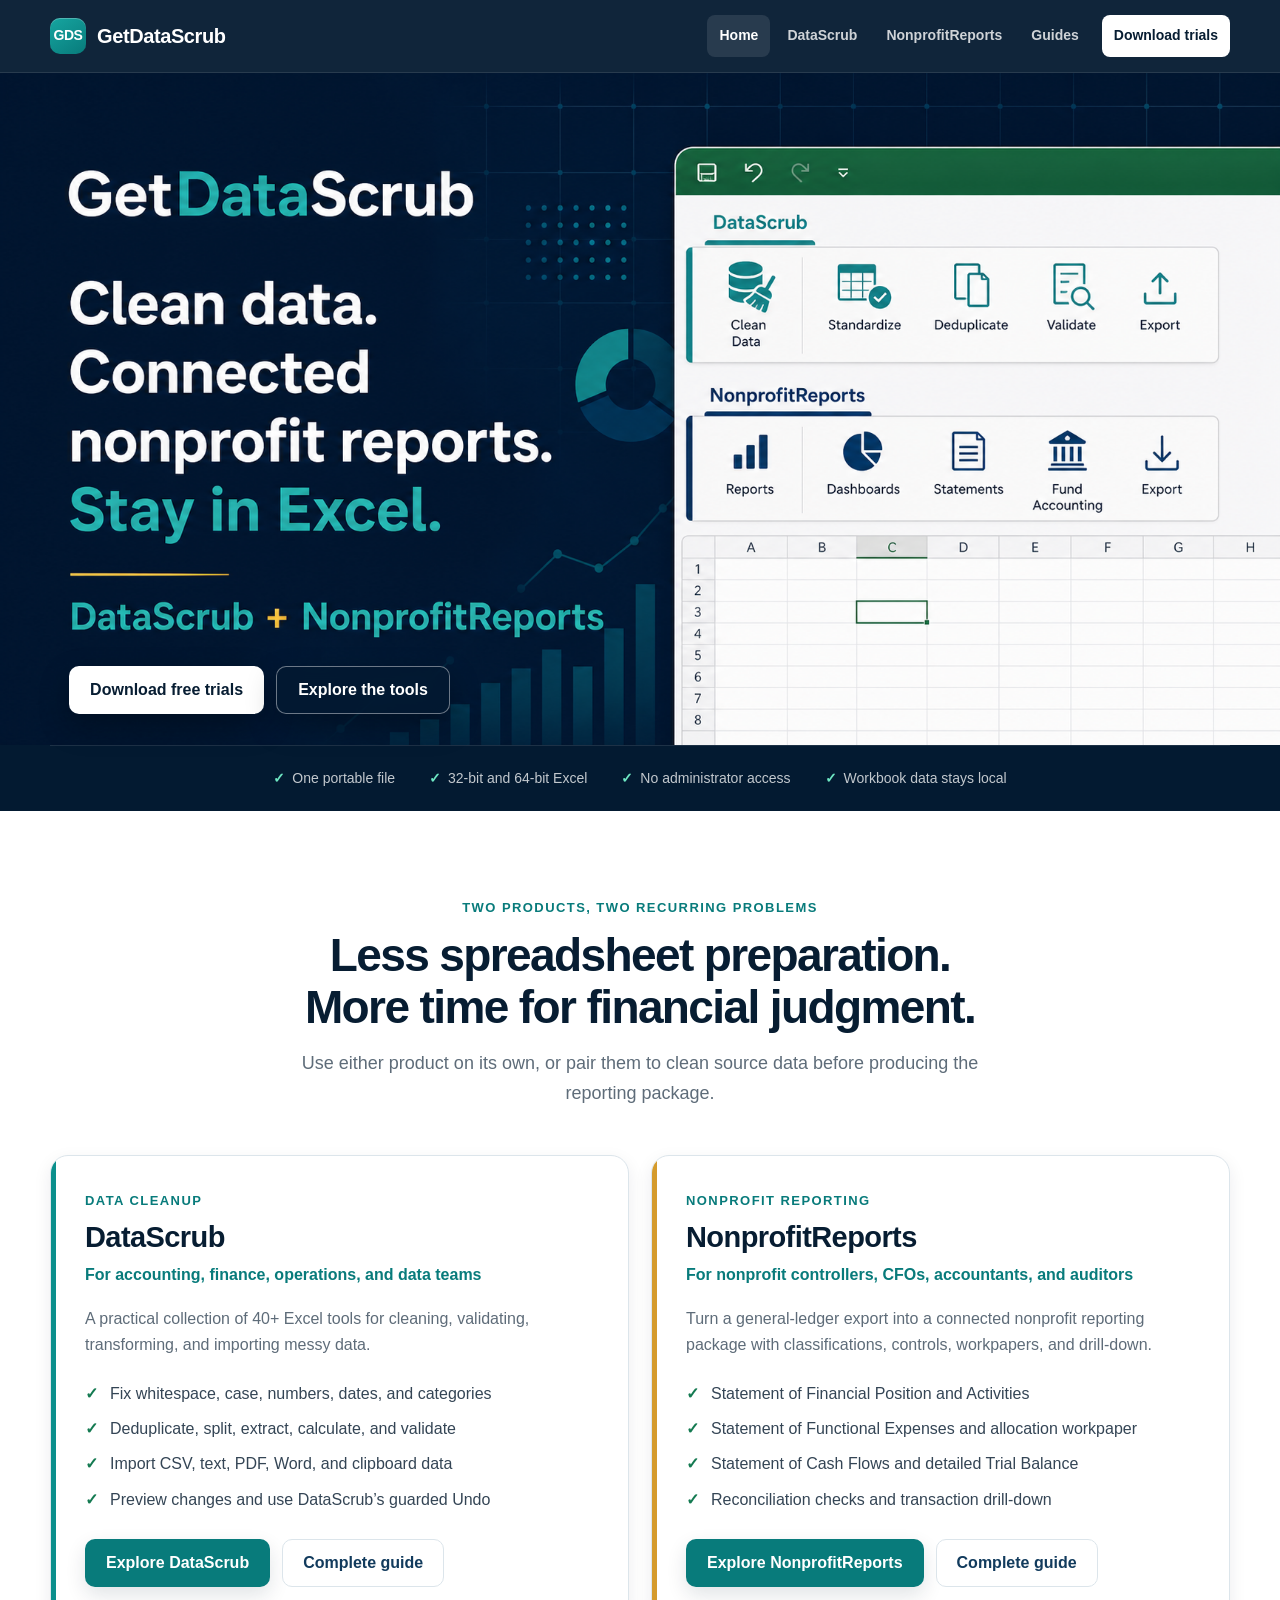
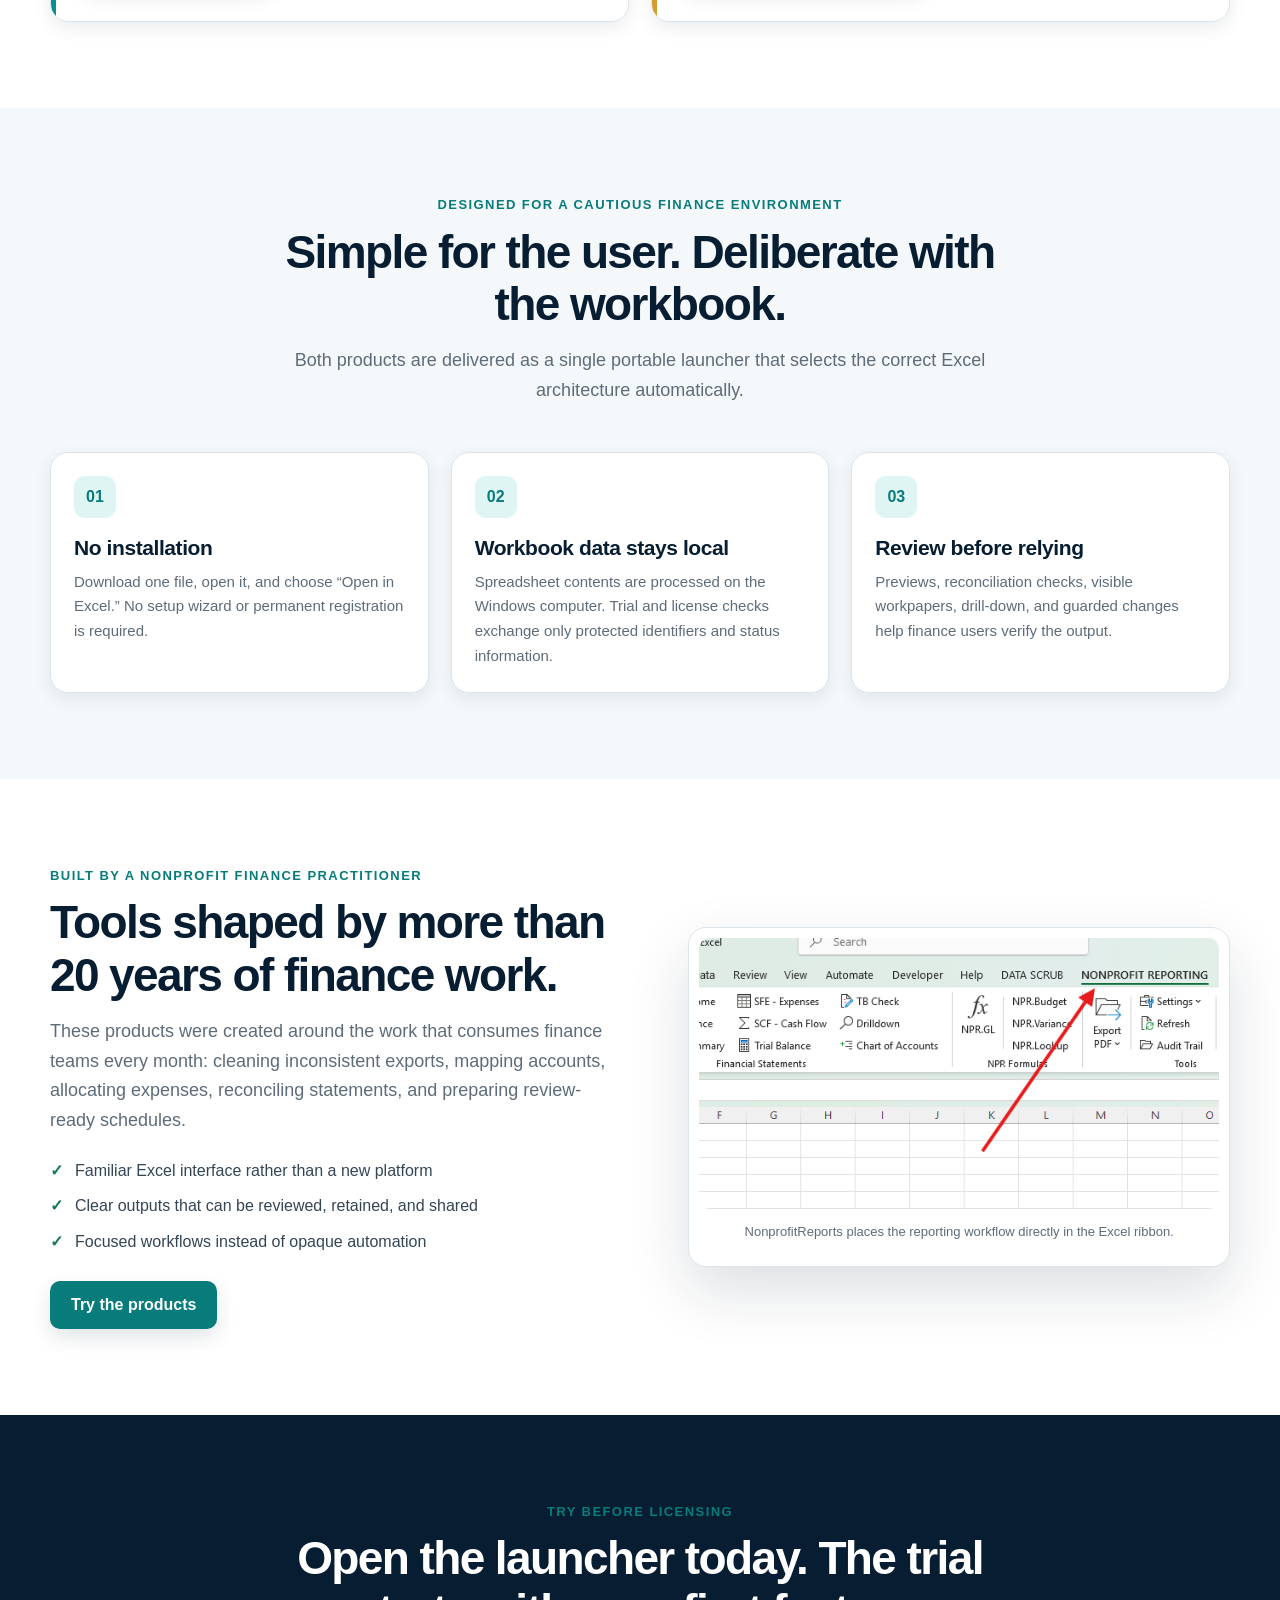
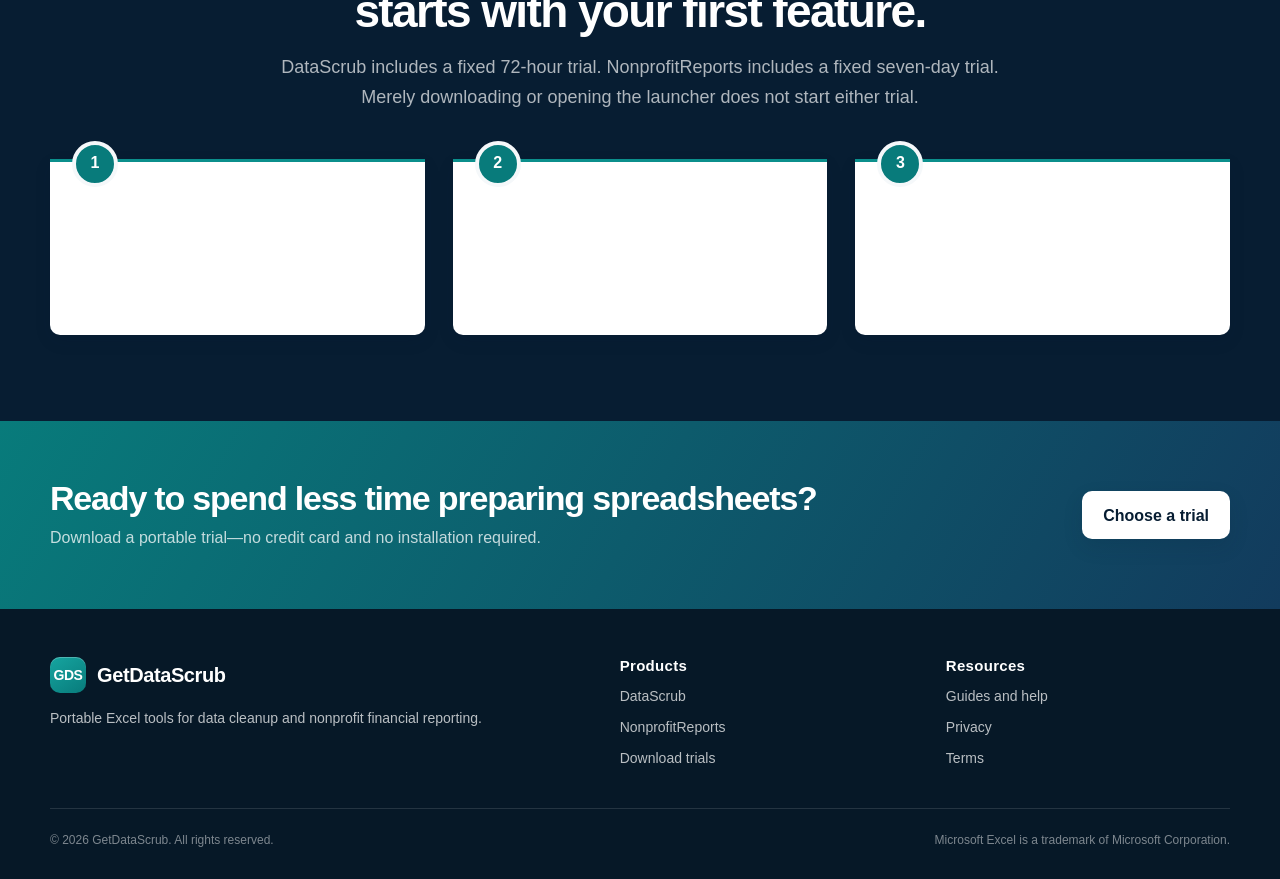
==== commit bbd11145: "Match homepage hero to campaign artwork" ====
--- a/index.html
+++ b/index.html
@@ -19,19 +19,24 @@
   </div></header>
 
   <main id="main">
-    <section class="hero"><div class="container hero-grid">
-      <div>
+    <section class="campaign-hero" aria-labelledby="campaign-title">
+      <h1 class="sr-only" id="campaign-title">Clean data. Connected nonprofit reports. Stay in Excel.</h1>
+      <div class="campaign-desktop">
+        <img class="campaign-art" src="assets/og.png" alt="GetDataScrub with DataScrub and NonprofitReports tools presented inside Microsoft Excel">
+        <div class="campaign-overlay">
+          <a class="button button-light" href="downloads.html">Download free trials</a>
+          <a class="button button-outline" href="#products">Explore the tools</a>
+        </div>
+      </div>
+      <div class="campaign-mobile container">
         <div class="eyebrow">Excel tools built from real finance work</div>
-        <h1>Clean the data. Build the reports. <strong>Stay in Excel.</strong></h1>
-        <p class="hero-copy">Two focused Excel add-ins that turn repetitive accounting work into guided, reviewable workflows—without uploading your workbook or installing a separate system.</p>
+        <h2>Clean data. Connected nonprofit reports. <strong>Stay in Excel.</strong></h2>
+        <p>DataScrub and NonprofitReports turn repetitive finance work into guided, reviewable Excel workflows.</p>
         <div class="hero-actions"><a class="button button-light" href="downloads.html">Download free trials</a><a class="button button-outline" href="#products">Explore the tools</a></div>
-        <div class="trust-line" aria-label="Product benefits"><span>One portable file</span><span>32-bit and 64-bit Excel</span><span>No administrator access</span></div>
+        <div class="campaign-mobile-visual"><img src="assets/og.png" alt="DataScrub and NonprofitReports shown together inside Excel"></div>
       </div>
-      <div class="product-visual" aria-label="DataScrub ribbon preview">
-        <div class="excel-window"><div class="window-bar" aria-hidden="true"><span class="window-dot"></span><span class="window-dot"></span><span class="window-dot"></span></div><img src="datascrub-ribbon.png" alt="DataScrub tab displayed in the Microsoft Excel ribbon"></div>
-        <div class="visual-caption"><strong>Works where your data already lives</strong>Select cells, choose a task, preview the result, and apply it directly in Excel.</div>
-      </div>
-    </div></section>
+      <div class="campaign-trust container" aria-label="Product benefits"><span>One portable file</span><span>32-bit and 64-bit Excel</span><span>No administrator access</span><span>Workbook data stays local</span></div>
+    </section>
 
     <section class="section" id="products"><div class="container">
       <div class="section-heading"><div class="kicker">Two products, two recurring problems</div><h2>Less spreadsheet preparation. More time for financial judgment.</h2><p>Use either product on its own, or pair them to clean source data before producing the reporting package.</p></div>
--- a/assets/site.css
+++ b/assets/site.css
@@ -55,6 +55,18 @@
 .site-nav .nav-cta:hover { color: var(--navy-950); background: var(--teal-100); }
 .nav-toggle { display: none; width: 44px; height: 42px; padding: 0; border: 1px solid rgba(255,255,255,.25); border-radius: 9px; color: #fff; background: transparent; font-size: 20px; }
 
+.sr-only { position: absolute !important; width: 1px; height: 1px; padding: 0; margin: -1px; overflow: hidden; clip: rect(0, 0, 0, 0); white-space: nowrap; border: 0; }
+
+.campaign-hero { position: relative; overflow: hidden; color: #fff; background: #031a31; }
+.campaign-desktop { position: relative; width: min(100%, 1731px); margin-inline: auto; }
+.campaign-art { width: 100%; height: auto; }
+.campaign-overlay { position: absolute; left: 5.4%; bottom: 4.7%; z-index: 2; display: flex; flex-wrap: wrap; gap: 12px; }
+.campaign-overlay .button { min-width: 174px; box-shadow: 0 12px 30px rgba(0, 0, 0, .28); }
+.campaign-overlay .button-outline { background: rgba(3, 26, 49, .72); backdrop-filter: blur(10px); }
+.campaign-mobile { display: none; }
+.campaign-trust { min-height: 66px; display: flex; align-items: center; justify-content: center; flex-wrap: wrap; gap: 12px 34px; color: rgba(255,255,255,.76); border-top: 1px solid rgba(255,255,255,.1); font-size: 14px; }
+.campaign-trust span::before { content: "✓"; margin-right: 7px; color: #6ee7c3; font-weight: 850; }
+
 .hero { position: relative; overflow: hidden; color: #fff; background: radial-gradient(circle at 85% 12%, rgba(22,165,160,.42), transparent 28%), linear-gradient(135deg, var(--navy-950) 0%, var(--navy-800) 58%, #086b70 100%); }
 .hero::after { content: ""; position: absolute; width: 500px; height: 500px; right: -220px; bottom: -310px; border: 1px solid rgba(255,255,255,.14); border-radius: 50%; box-shadow: 0 0 0 80px rgba(255,255,255,.025), 0 0 0 160px rgba(255,255,255,.02); }
 .hero-grid { position: relative; z-index: 1; min-height: 590px; padding-block: 88px 76px; display: grid; grid-template-columns: minmax(0, 1.08fr) minmax(380px, .92fr); align-items: center; gap: 68px; }
@@ -187,6 +199,14 @@
   .site-nav.open { display: grid; }
   .site-nav a { padding: 11px 13px; }
   .site-nav .nav-cta { margin: 3px 0 0; text-align: center; }
+  .campaign-desktop { display: none; }
+  .campaign-mobile { display: block; padding-block: 52px 28px; }
+  .campaign-mobile h2 { max-width: 620px; margin-bottom: 20px; color: #fff; font-size: clamp(39px, 12vw, 58px); }
+  .campaign-mobile h2 strong { display: block; color: #70d9d5; font-weight: inherit; }
+  .campaign-mobile p { max-width: 580px; margin: 0 0 27px; color: rgba(255,255,255,.78); font-size: 18px; }
+  .campaign-mobile-visual { height: 330px; margin-top: 36px; overflow: hidden; border: 1px solid rgba(255,255,255,.2); border-radius: 18px; background: #fff; box-shadow: 0 24px 50px rgba(0,0,0,.24); }
+  .campaign-mobile-visual img { width: 100%; height: 100%; max-width: none; object-fit: cover; object-position: 100% center; transform: scale(1.42); transform-origin: right center; }
+  .campaign-trust { justify-content: flex-start; gap: 10px 20px; padding-block: 18px; }
   .hero-grid { min-height: auto; padding-block: 58px 72px; }
   .hero-compact .hero-grid { padding-block: 54px; }
   h1 { font-size: clamp(38px, 12vw, 54px); }
@@ -201,6 +221,8 @@
   .feature-grid, .report-grid, .stat-row { grid-template-columns: 1fr; }
   .hero-actions, .button-row { align-items: stretch; flex-direction: column; }
   .hero-actions .button, .button-row .button { width: 100%; }
+  .campaign-mobile-visual { height: 265px; }
+  .campaign-trust { display: grid; grid-template-columns: 1fr 1fr; font-size: 12px; }
   .product-card, .download-card, .card { padding: 24px; }
   .footer-bottom { flex-direction: column; }
 }
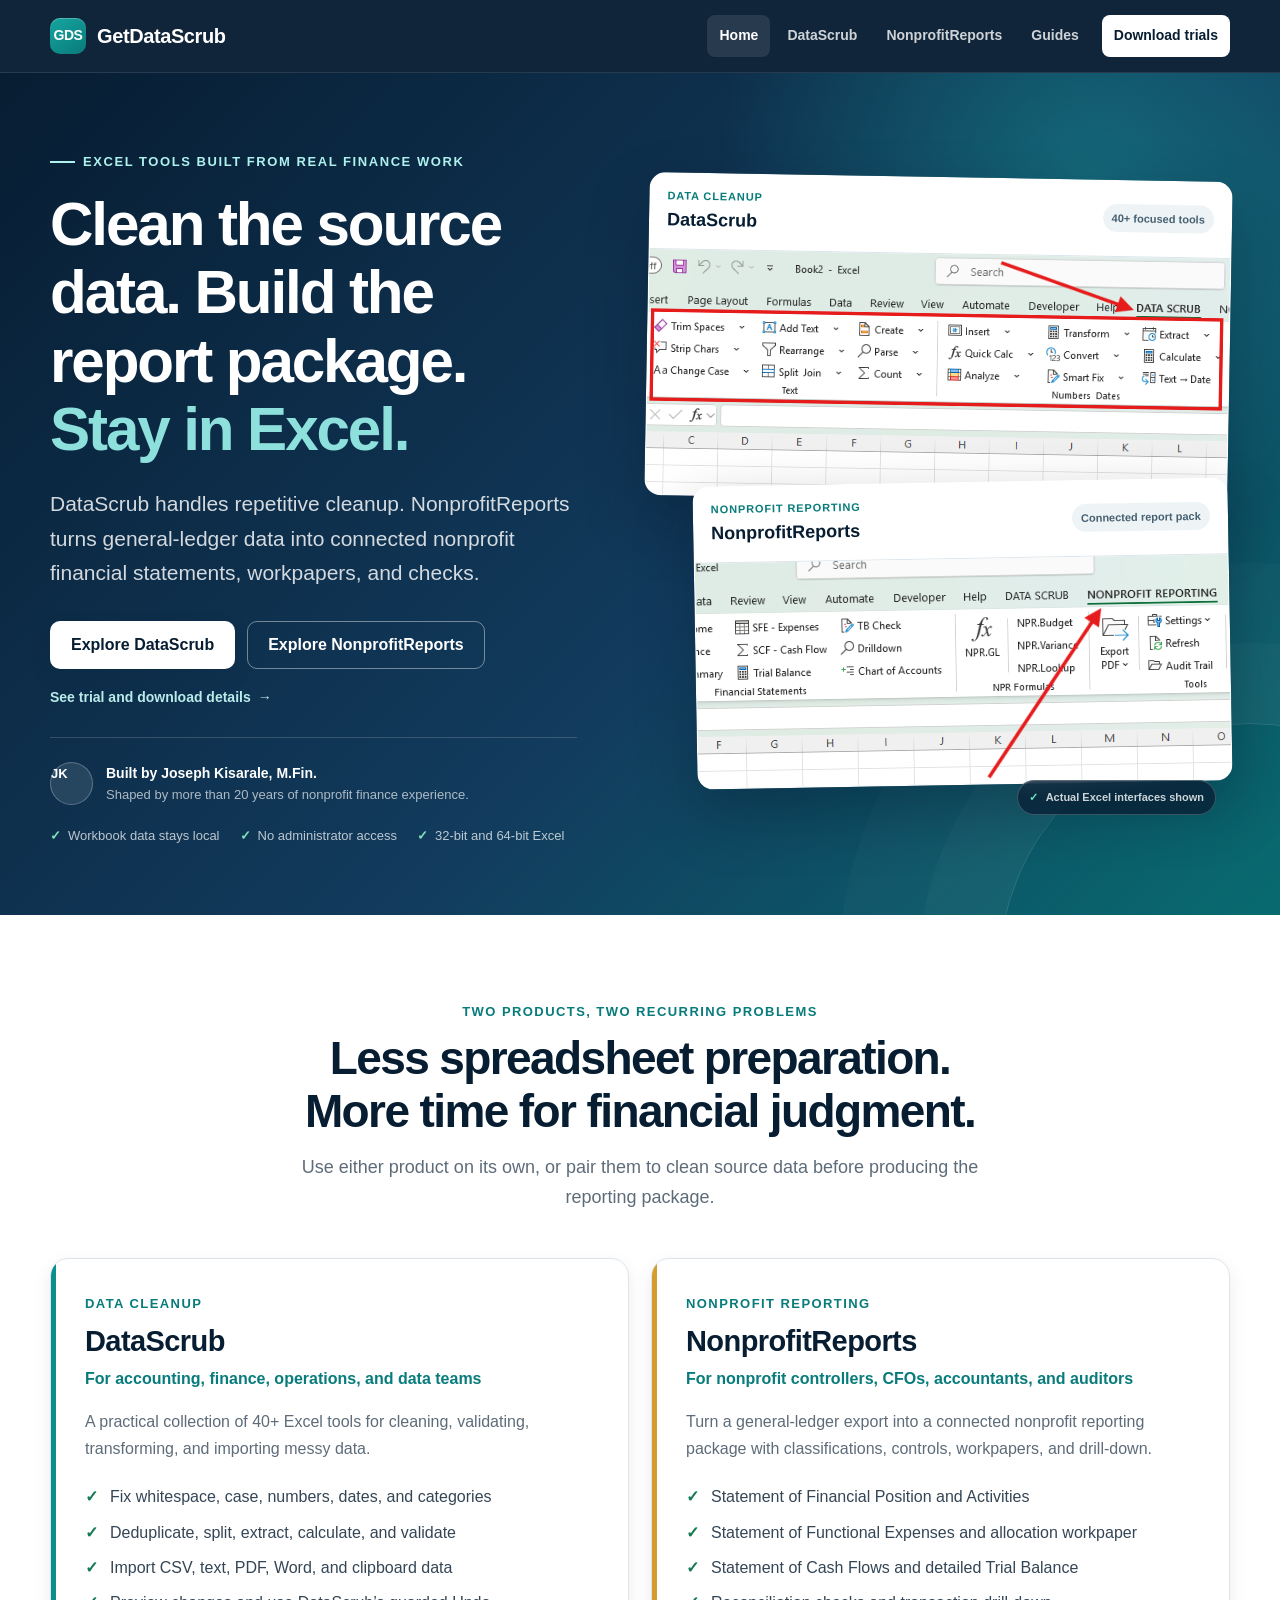
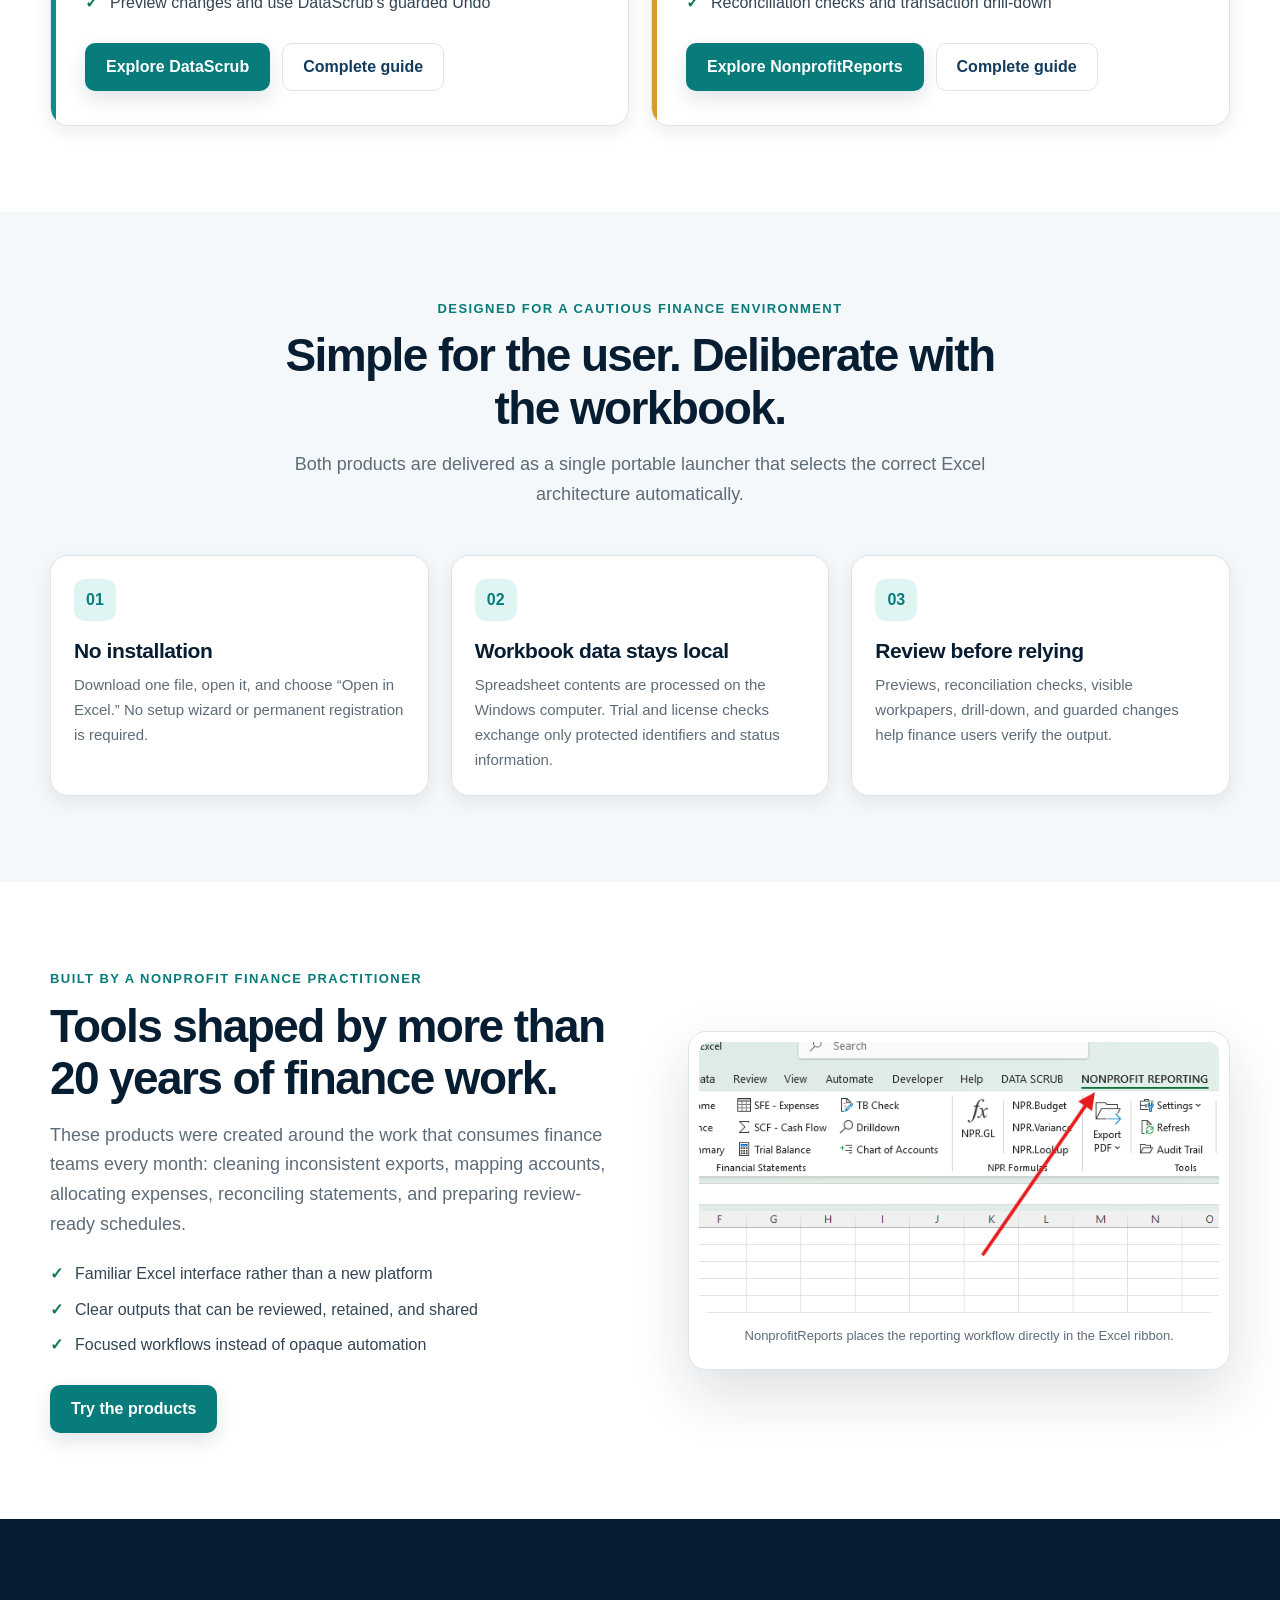
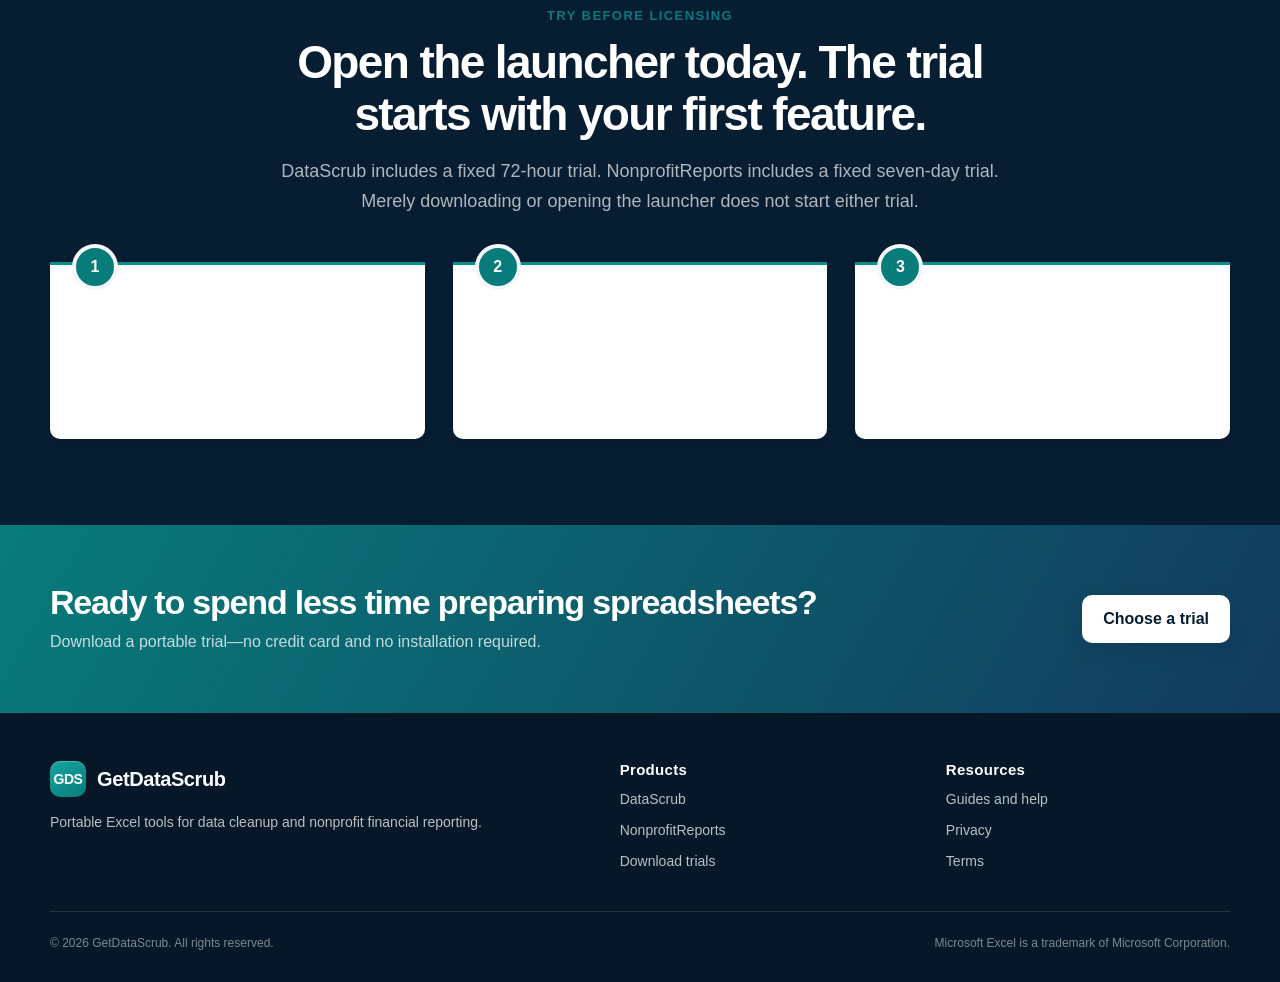
==== commit fdf9d024: "Align homepage with trusted product design" ====
--- a/index.html
+++ b/index.html
@@ -19,24 +19,28 @@
   </div></header>
 
   <main id="main">
-    <section class="campaign-hero" aria-labelledby="campaign-title">
-      <h1 class="sr-only" id="campaign-title">Clean data. Connected nonprofit reports. Stay in Excel.</h1>
-      <div class="campaign-desktop">
-        <img class="campaign-art" src="assets/og.png" alt="GetDataScrub with DataScrub and NonprofitReports tools presented inside Microsoft Excel">
-        <div class="campaign-overlay">
-          <a class="button button-light" href="downloads.html">Download free trials</a>
-          <a class="button button-outline" href="#products">Explore the tools</a>
-        </div>
+    <section class="hero home-hero"><div class="container home-hero-grid">
+      <div class="home-hero-copy">
+        <div class="eyebrow">Excel tools built from real finance work</div>
+        <h1>Clean the source data. Build the report package. <strong>Stay in Excel.</strong></h1>
+        <p class="hero-copy">DataScrub handles repetitive cleanup. NonprofitReports turns general-ledger data into connected nonprofit financial statements, workpapers, and checks.</p>
+        <div class="home-hero-actions"><a class="button button-light" href="datascrub.html">Explore DataScrub</a><a class="button button-outline" href="nonprofitreports.html">Explore NonprofitReports</a></div>
+        <a class="trial-details-link" href="downloads.html">See trial and download details <span aria-hidden="true">→</span></a>
+        <div class="practitioner-proof"><span class="practitioner-mark" aria-hidden="true">JK</span><p><strong>Built by Joseph Kisarale, M.Fin.</strong><span>Shaped by more than 20 years of nonprofit finance experience.</span></p></div>
+        <div class="trust-line" aria-label="Product benefits"><span>Workbook data stays local</span><span>No administrator access</span><span>32-bit and 64-bit Excel</span></div>
       </div>
-      <div class="campaign-mobile container">
-        <div class="eyebrow">Excel tools built from real finance work</div>
-        <h2>Clean data. Connected nonprofit reports. <strong>Stay in Excel.</strong></h2>
-        <p>DataScrub and NonprofitReports turn repetitive finance work into guided, reviewable Excel workflows.</p>
-        <div class="hero-actions"><a class="button button-light" href="downloads.html">Download free trials</a><a class="button button-outline" href="#products">Explore the tools</a></div>
-        <div class="campaign-mobile-visual"><img src="assets/og.png" alt="DataScrub and NonprofitReports shown together inside Excel"></div>
+      <div class="home-product-showcase" aria-label="Actual DataScrub and NonprofitReports interfaces in Excel">
+        <article class="home-ribbon-card">
+          <div class="home-ribbon-heading"><div><span>Data cleanup</span><strong>DataScrub</strong></div><em>40+ focused tools</em></div>
+          <img src="datascrub-ribbon.png" alt="Actual DataScrub ribbon displayed in Microsoft Excel">
+        </article>
+        <article class="home-ribbon-card npr-card">
+          <div class="home-ribbon-heading"><div><span>Nonprofit reporting</span><strong>NonprofitReports</strong></div><em>Connected report pack</em></div>
+          <img src="npr-ribbon.png" alt="Actual NonprofitReports ribbon displayed in Microsoft Excel">
+        </article>
+        <p class="actual-interface-note"><span aria-hidden="true">✓</span> Actual Excel interfaces shown</p>
       </div>
-      <div class="campaign-trust container" aria-label="Product benefits"><span>One portable file</span><span>32-bit and 64-bit Excel</span><span>No administrator access</span><span>Workbook data stays local</span></div>
-    </section>
+    </div></section>
 
     <section class="section" id="products"><div class="container">
       <div class="section-heading"><div class="kicker">Two products, two recurring problems</div><h2>Less spreadsheet preparation. More time for financial judgment.</h2><p>Use either product on its own, or pair them to clean source data before producing the reporting package.</p></div>
--- a/assets/site.css
+++ b/assets/site.css
@@ -55,18 +55,6 @@
 .site-nav .nav-cta:hover { color: var(--navy-950); background: var(--teal-100); }
 .nav-toggle { display: none; width: 44px; height: 42px; padding: 0; border: 1px solid rgba(255,255,255,.25); border-radius: 9px; color: #fff; background: transparent; font-size: 20px; }
 
-.sr-only { position: absolute !important; width: 1px; height: 1px; padding: 0; margin: -1px; overflow: hidden; clip: rect(0, 0, 0, 0); white-space: nowrap; border: 0; }
-
-.campaign-hero { position: relative; overflow: hidden; color: #fff; background: #031a31; }
-.campaign-desktop { position: relative; width: min(100%, 1731px); margin-inline: auto; }
-.campaign-art { width: 100%; height: auto; }
-.campaign-overlay { position: absolute; left: 5.4%; bottom: 4.7%; z-index: 2; display: flex; flex-wrap: wrap; gap: 12px; }
-.campaign-overlay .button { min-width: 174px; box-shadow: 0 12px 30px rgba(0, 0, 0, .28); }
-.campaign-overlay .button-outline { background: rgba(3, 26, 49, .72); backdrop-filter: blur(10px); }
-.campaign-mobile { display: none; }
-.campaign-trust { min-height: 66px; display: flex; align-items: center; justify-content: center; flex-wrap: wrap; gap: 12px 34px; color: rgba(255,255,255,.76); border-top: 1px solid rgba(255,255,255,.1); font-size: 14px; }
-.campaign-trust span::before { content: "✓"; margin-right: 7px; color: #6ee7c3; font-weight: 850; }
-
 .hero { position: relative; overflow: hidden; color: #fff; background: radial-gradient(circle at 85% 12%, rgba(22,165,160,.42), transparent 28%), linear-gradient(135deg, var(--navy-950) 0%, var(--navy-800) 58%, #086b70 100%); }
 .hero::after { content: ""; position: absolute; width: 500px; height: 500px; right: -220px; bottom: -310px; border: 1px solid rgba(255,255,255,.14); border-radius: 50%; box-shadow: 0 0 0 80px rgba(255,255,255,.025), 0 0 0 160px rgba(255,255,255,.02); }
 .hero-grid { position: relative; z-index: 1; min-height: 590px; padding-block: 88px 76px; display: grid; grid-template-columns: minmax(0, 1.08fr) minmax(380px, .92fr); align-items: center; gap: 68px; }
@@ -98,6 +86,30 @@
 .visual-caption { position: absolute; left: -28px; bottom: -28px; width: min(320px, 82%); padding: 17px 19px; border: 1px solid rgba(255,255,255,.32); border-radius: 13px; color: var(--navy-950); background: rgba(255,255,255,.96); box-shadow: var(--shadow-sm); font-size: 14px; }
 .visual-caption strong { display: block; margin-bottom: 3px; color: var(--teal-700); font-size: 15px; }
 
+.home-hero-grid { position: relative; z-index: 2; min-height: 650px; padding-block: 72px 68px; display: grid; grid-template-columns: minmax(0, .95fr) minmax(470px, 1.05fr); align-items: center; gap: 70px; }
+.home-hero h1 { max-width: 650px; font-size: clamp(44px, 4.7vw, 66px); }
+.home-hero-actions { display: flex; flex-wrap: wrap; gap: 12px; }
+.trial-details-link { display: inline-flex; align-items: center; gap: 7px; margin-top: 17px; color: #b9ebe8; font-size: 14px; font-weight: 700; text-decoration: none; }
+.trial-details-link:hover { color: #fff; }
+.practitioner-proof { max-width: 580px; margin-top: 27px; padding-top: 24px; border-top: 1px solid rgba(255,255,255,.16); display: flex; align-items: center; gap: 13px; }
+.practitioner-mark { width: 43px; height: 43px; flex: none; display: grid; place-items: center; border: 1px solid rgba(255,255,255,.25); border-radius: 50%; color: #fff; background: rgba(255,255,255,.1); font-size: 13px; font-weight: 850; }
+.practitioner-proof p { margin: 0; line-height: 1.35; }
+.practitioner-proof strong, .practitioner-proof span { display: block; }
+.practitioner-proof strong { color: #fff; font-size: 14px; }
+.practitioner-proof p span { margin-top: 3px; color: rgba(255,255,255,.66); font-size: 13px; }
+.home-hero .trust-line { margin-top: 20px; gap: 10px 20px; font-size: 13px; }
+.home-product-showcase { position: relative; padding-bottom: 30px; }
+.home-ribbon-card { overflow: hidden; border: 1px solid rgba(255,255,255,.24); border-radius: 16px; background: #fff; box-shadow: 0 26px 60px rgba(2,20,38,.32); transform: rotate(1deg); }
+.home-ribbon-card + .home-ribbon-card { margin: -18px 0 0 48px; transform: rotate(-1deg); }
+.home-ribbon-heading { min-height: 68px; padding: 13px 17px; display: flex; align-items: center; justify-content: space-between; gap: 18px; color: var(--navy-950); background: #fff; border-bottom: 1px solid var(--line); }
+.home-ribbon-heading span, .home-ribbon-heading strong { display: block; }
+.home-ribbon-heading span { color: var(--teal-700); font-size: 11px; font-weight: 800; letter-spacing: .08em; text-transform: uppercase; }
+.home-ribbon-heading strong { margin-top: 1px; font-size: 18px; }
+.home-ribbon-heading em { padding: 5px 9px; border-radius: 999px; color: #466071; background: #eef4f6; font-size: 11px; font-style: normal; font-weight: 750; white-space: nowrap; }
+.home-ribbon-card img { width: 100%; aspect-ratio: 685 / 289; object-fit: cover; object-position: top; }
+.actual-interface-note { position: absolute; right: 14px; bottom: 0; margin: 0; padding: 7px 11px; border: 1px solid rgba(255,255,255,.2); border-radius: 999px; color: rgba(255,255,255,.8); background: rgba(7,29,50,.72); backdrop-filter: blur(8px); font-size: 11px; font-weight: 700; }
+.actual-interface-note span { margin-right: 5px; color: #6ee7c3; }
+
 .section { padding-block: 86px; }
 .section-soft { background: var(--surface-soft); }
 .section-dark { color: rgba(255,255,255,.78); background: var(--navy-950); }
@@ -183,8 +195,10 @@
 .footer-bottom { margin-top: 38px; padding-top: 22px; border-top: 1px solid rgba(255,255,255,.12); display: flex; justify-content: space-between; gap: 20px; color: rgba(255,255,255,.48); font-size: 12px; }
 
 @media (max-width: 960px) {
-  .hero-grid, .split { grid-template-columns: 1fr; }
+  .hero-grid, .home-hero-grid, .split { grid-template-columns: 1fr; }
   .hero-grid { padding-block: 70px 80px; gap: 52px; }
+  .home-hero-grid { padding-block: 66px 76px; gap: 50px; }
+  .home-product-showcase { max-width: 720px; }
   .hero-copy { max-width: 760px; }
   .product-visual { max-width: 720px; }
   .feature-grid { grid-template-columns: repeat(2, 1fr); }
@@ -199,15 +213,9 @@
   .site-nav.open { display: grid; }
   .site-nav a { padding: 11px 13px; }
   .site-nav .nav-cta { margin: 3px 0 0; text-align: center; }
-  .campaign-desktop { display: none; }
-  .campaign-mobile { display: block; padding-block: 52px 28px; }
-  .campaign-mobile h2 { max-width: 620px; margin-bottom: 20px; color: #fff; font-size: clamp(39px, 12vw, 58px); }
-  .campaign-mobile h2 strong { display: block; color: #70d9d5; font-weight: inherit; }
-  .campaign-mobile p { max-width: 580px; margin: 0 0 27px; color: rgba(255,255,255,.78); font-size: 18px; }
-  .campaign-mobile-visual { height: 330px; margin-top: 36px; overflow: hidden; border: 1px solid rgba(255,255,255,.2); border-radius: 18px; background: #fff; box-shadow: 0 24px 50px rgba(0,0,0,.24); }
-  .campaign-mobile-visual img { width: 100%; height: 100%; max-width: none; object-fit: cover; object-position: 100% center; transform: scale(1.42); transform-origin: right center; }
-  .campaign-trust { justify-content: flex-start; gap: 10px 20px; padding-block: 18px; }
   .hero-grid { min-height: auto; padding-block: 58px 72px; }
+  .home-hero-grid { min-height: auto; padding-block: 56px 70px; }
+  .home-ribbon-card + .home-ribbon-card { margin-left: 22px; }
   .hero-compact .hero-grid { padding-block: 54px; }
   h1 { font-size: clamp(38px, 12vw, 54px); }
   .visual-caption { left: 10px; bottom: -35px; }
@@ -221,8 +229,11 @@
   .feature-grid, .report-grid, .stat-row { grid-template-columns: 1fr; }
   .hero-actions, .button-row { align-items: stretch; flex-direction: column; }
   .hero-actions .button, .button-row .button { width: 100%; }
-  .campaign-mobile-visual { height: 265px; }
-  .campaign-trust { display: grid; grid-template-columns: 1fr 1fr; font-size: 12px; }
+  .home-hero-actions { align-items: stretch; flex-direction: column; }
+  .home-hero-actions .button { width: 100%; }
+  .home-ribbon-heading { min-height: 62px; padding: 11px 13px; }
+  .home-ribbon-heading em { display: none; }
+  .home-ribbon-card + .home-ribbon-card { margin: -8px 0 0 10px; }
   .product-card, .download-card, .card { padding: 24px; }
   .footer-bottom { flex-direction: column; }
 }
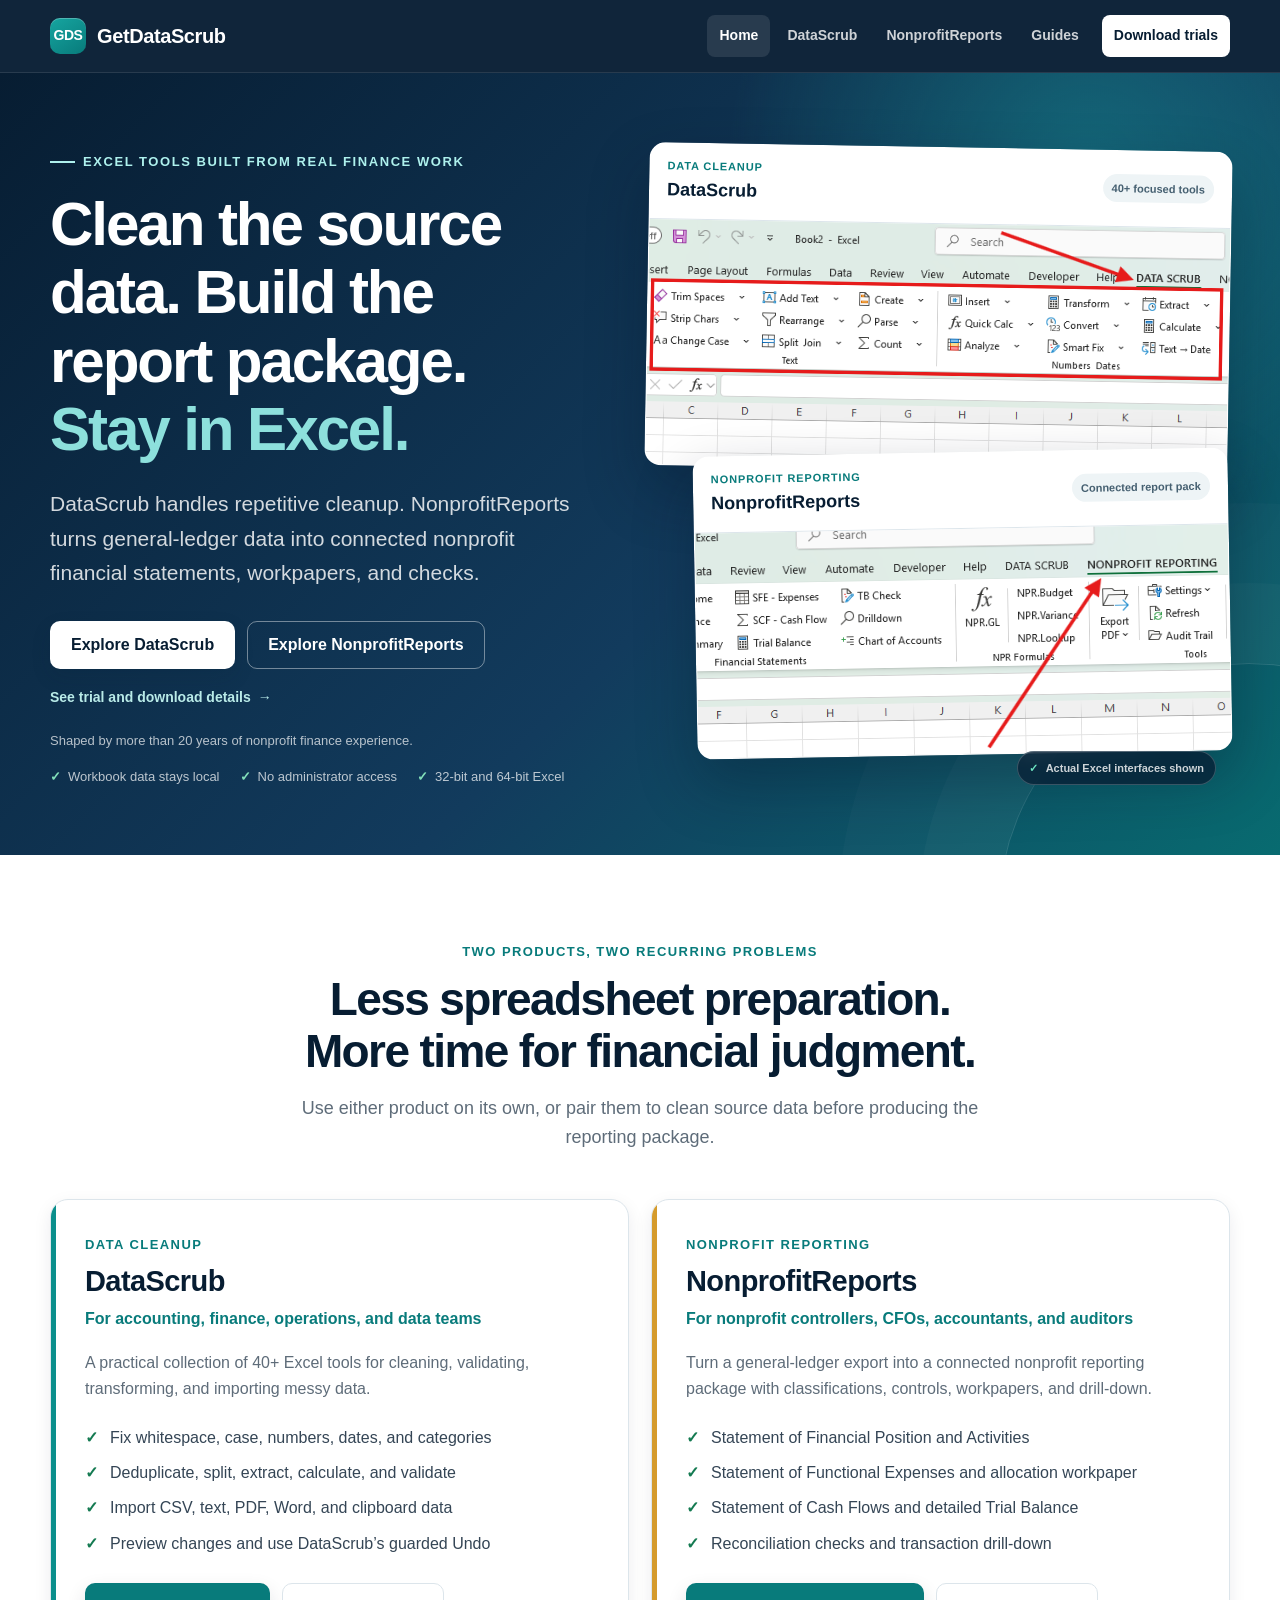
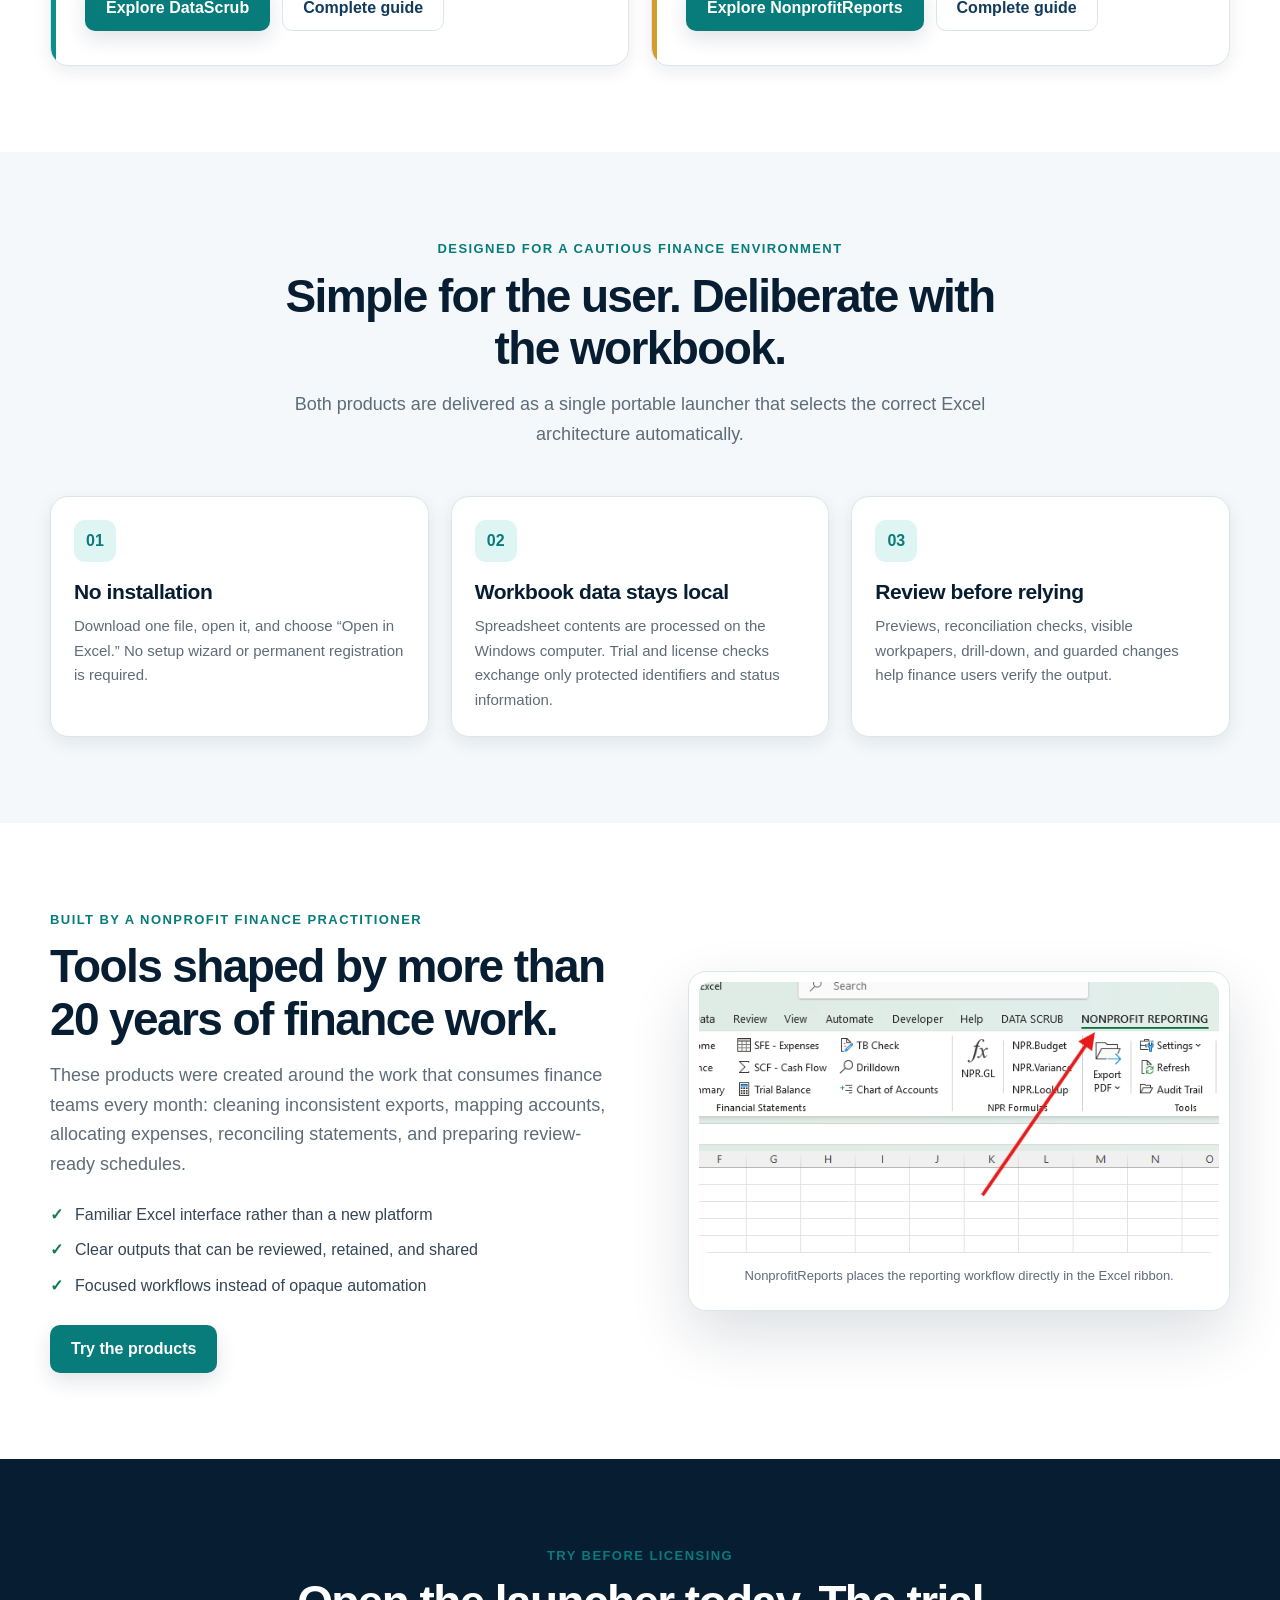
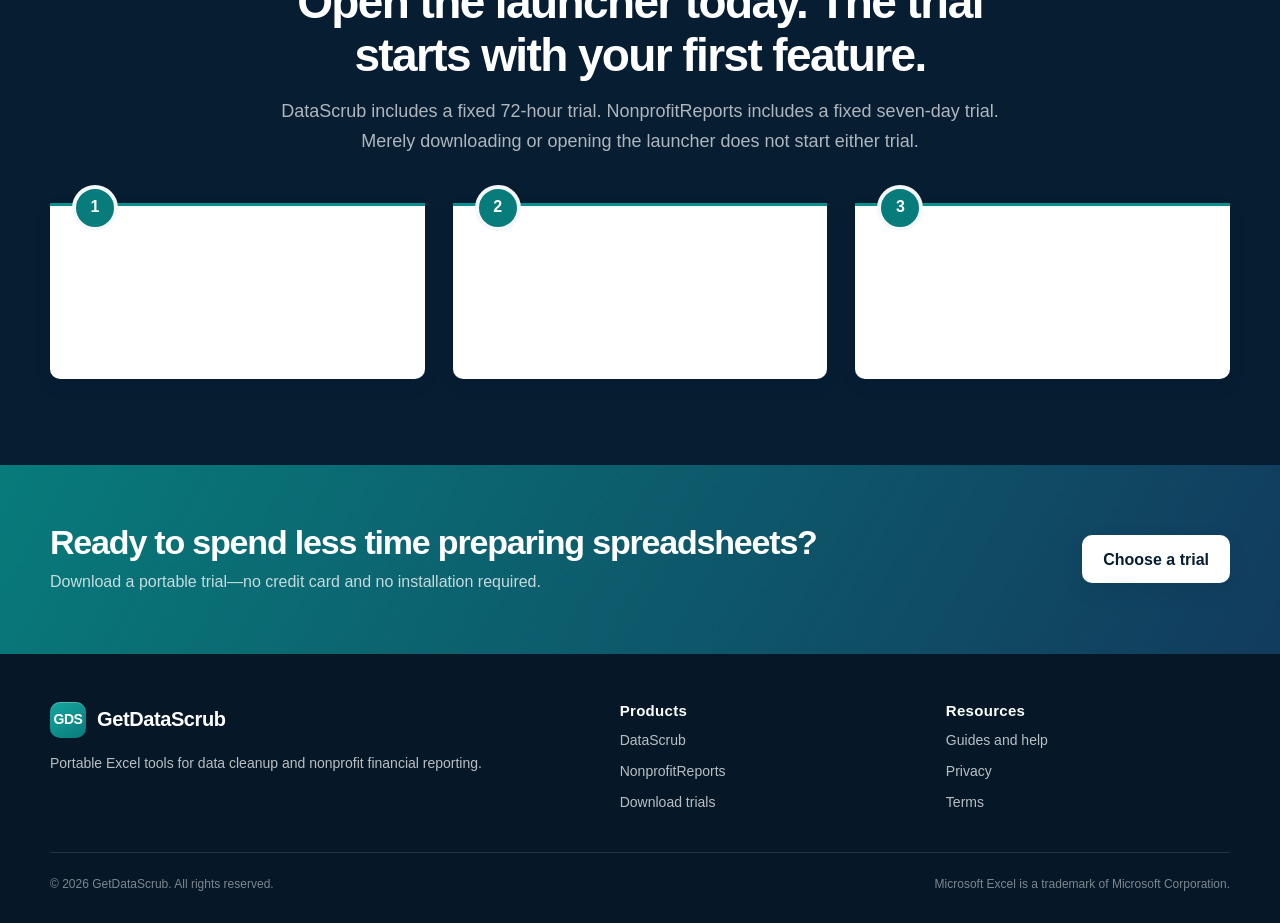
==== commit 51d4043e: "Fix homepage screenshot layout and simplify proof" ====
--- a/index.html
+++ b/index.html
@@ -8,7 +8,7 @@
   <meta property="og:title" content="GetDataScrub — Less spreadsheet cleanup. Better reporting.">
   <meta property="og:description" content="Two portable Excel add-ins built for accounting and nonprofit finance teams.">
   <meta property="og:image" content="https://getdatascrub.com/assets/og.png"><meta name="twitter:card" content="summary_large_image">
-  <link rel="stylesheet" href="assets/site.css">
+  <link rel="stylesheet" href="assets/site.css?v=20260819-2">
 </head>
 <body>
   <a class="skip-link" href="#main">Skip to content</a>
@@ -26,7 +26,7 @@
         <p class="hero-copy">DataScrub handles repetitive cleanup. NonprofitReports turns general-ledger data into connected nonprofit financial statements, workpapers, and checks.</p>
         <div class="home-hero-actions"><a class="button button-light" href="datascrub.html">Explore DataScrub</a><a class="button button-outline" href="nonprofitreports.html">Explore NonprofitReports</a></div>
         <a class="trial-details-link" href="downloads.html">See trial and download details <span aria-hidden="true">→</span></a>
-        <div class="practitioner-proof"><span class="practitioner-mark" aria-hidden="true">JK</span><p><strong>Built by Joseph Kisarale, M.Fin.</strong><span>Shaped by more than 20 years of nonprofit finance experience.</span></p></div>
+        <p class="experience-note">Shaped by more than 20 years of nonprofit finance experience.</p>
         <div class="trust-line" aria-label="Product benefits"><span>Workbook data stays local</span><span>No administrator access</span><span>32-bit and 64-bit Excel</span></div>
       </div>
       <div class="home-product-showcase" aria-label="Actual DataScrub and NonprofitReports interfaces in Excel">
--- a/assets/site.css
+++ b/assets/site.css
@@ -86,18 +86,13 @@
 .visual-caption { position: absolute; left: -28px; bottom: -28px; width: min(320px, 82%); padding: 17px 19px; border: 1px solid rgba(255,255,255,.32); border-radius: 13px; color: var(--navy-950); background: rgba(255,255,255,.96); box-shadow: var(--shadow-sm); font-size: 14px; }
 .visual-caption strong { display: block; margin-bottom: 3px; color: var(--teal-700); font-size: 15px; }
 
-.home-hero-grid { position: relative; z-index: 2; min-height: 650px; padding-block: 72px 68px; display: grid; grid-template-columns: minmax(0, .95fr) minmax(470px, 1.05fr); align-items: center; gap: 70px; }
+.home-hero-grid { position: relative; z-index: 2; min-height: 620px; padding-block: 72px 68px; display: grid; grid-template-columns: minmax(0, .95fr) minmax(470px, 1.05fr); align-items: center; gap: 70px; }
 .home-hero h1 { max-width: 650px; font-size: clamp(44px, 4.7vw, 66px); }
 .home-hero-actions { display: flex; flex-wrap: wrap; gap: 12px; }
 .trial-details-link { display: inline-flex; align-items: center; gap: 7px; margin-top: 17px; color: #b9ebe8; font-size: 14px; font-weight: 700; text-decoration: none; }
 .trial-details-link:hover { color: #fff; }
-.practitioner-proof { max-width: 580px; margin-top: 27px; padding-top: 24px; border-top: 1px solid rgba(255,255,255,.16); display: flex; align-items: center; gap: 13px; }
-.practitioner-mark { width: 43px; height: 43px; flex: none; display: grid; place-items: center; border: 1px solid rgba(255,255,255,.25); border-radius: 50%; color: #fff; background: rgba(255,255,255,.1); font-size: 13px; font-weight: 850; }
-.practitioner-proof p { margin: 0; line-height: 1.35; }
-.practitioner-proof strong, .practitioner-proof span { display: block; }
-.practitioner-proof strong { color: #fff; font-size: 14px; }
-.practitioner-proof p span { margin-top: 3px; color: rgba(255,255,255,.66); font-size: 13px; }
-.home-hero .trust-line { margin-top: 20px; gap: 10px 20px; font-size: 13px; }
+.experience-note { margin: 20px 0 0; color: rgba(255,255,255,.7); font-size: 13px; }
+.home-hero .trust-line { margin-top: 14px; gap: 10px 20px; font-size: 13px; }
 .home-product-showcase { position: relative; padding-bottom: 30px; }
 .home-ribbon-card { overflow: hidden; border: 1px solid rgba(255,255,255,.24); border-radius: 16px; background: #fff; box-shadow: 0 26px 60px rgba(2,20,38,.32); transform: rotate(1deg); }
 .home-ribbon-card + .home-ribbon-card { margin: -18px 0 0 48px; transform: rotate(-1deg); }
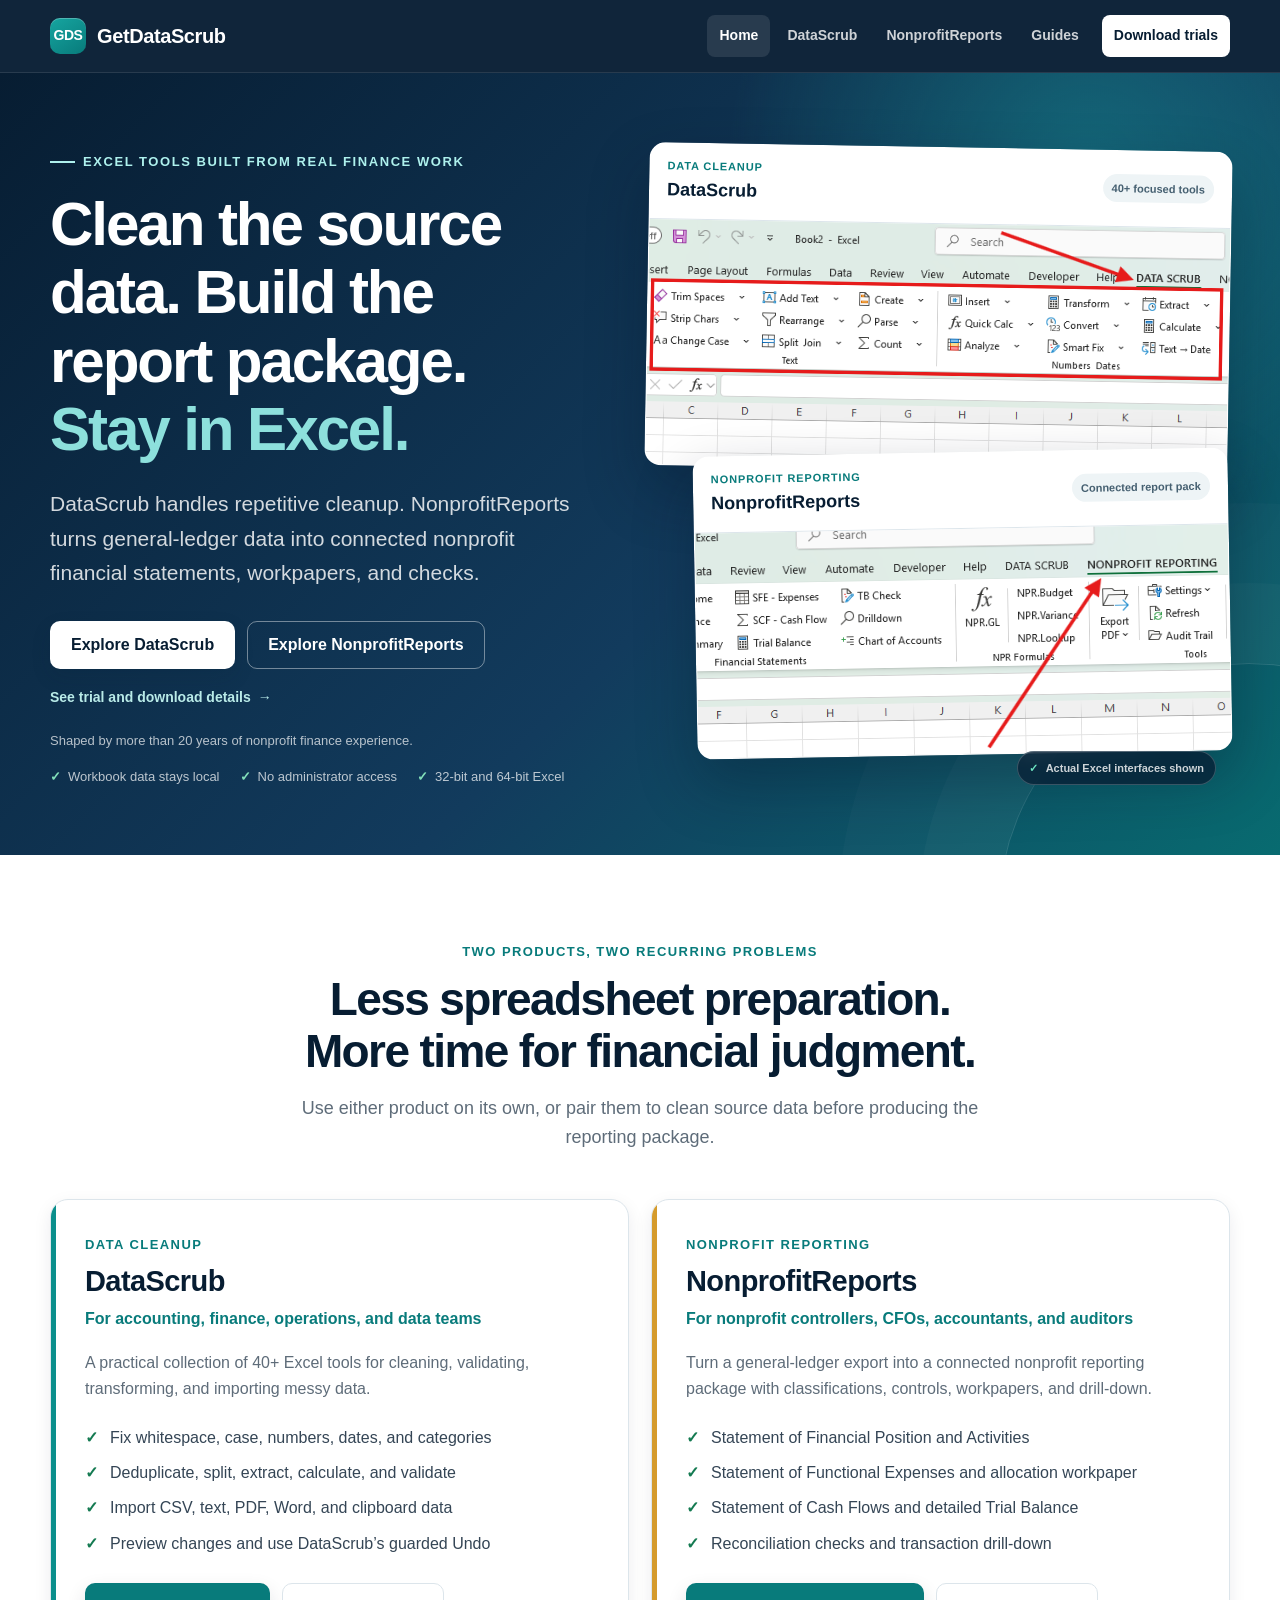
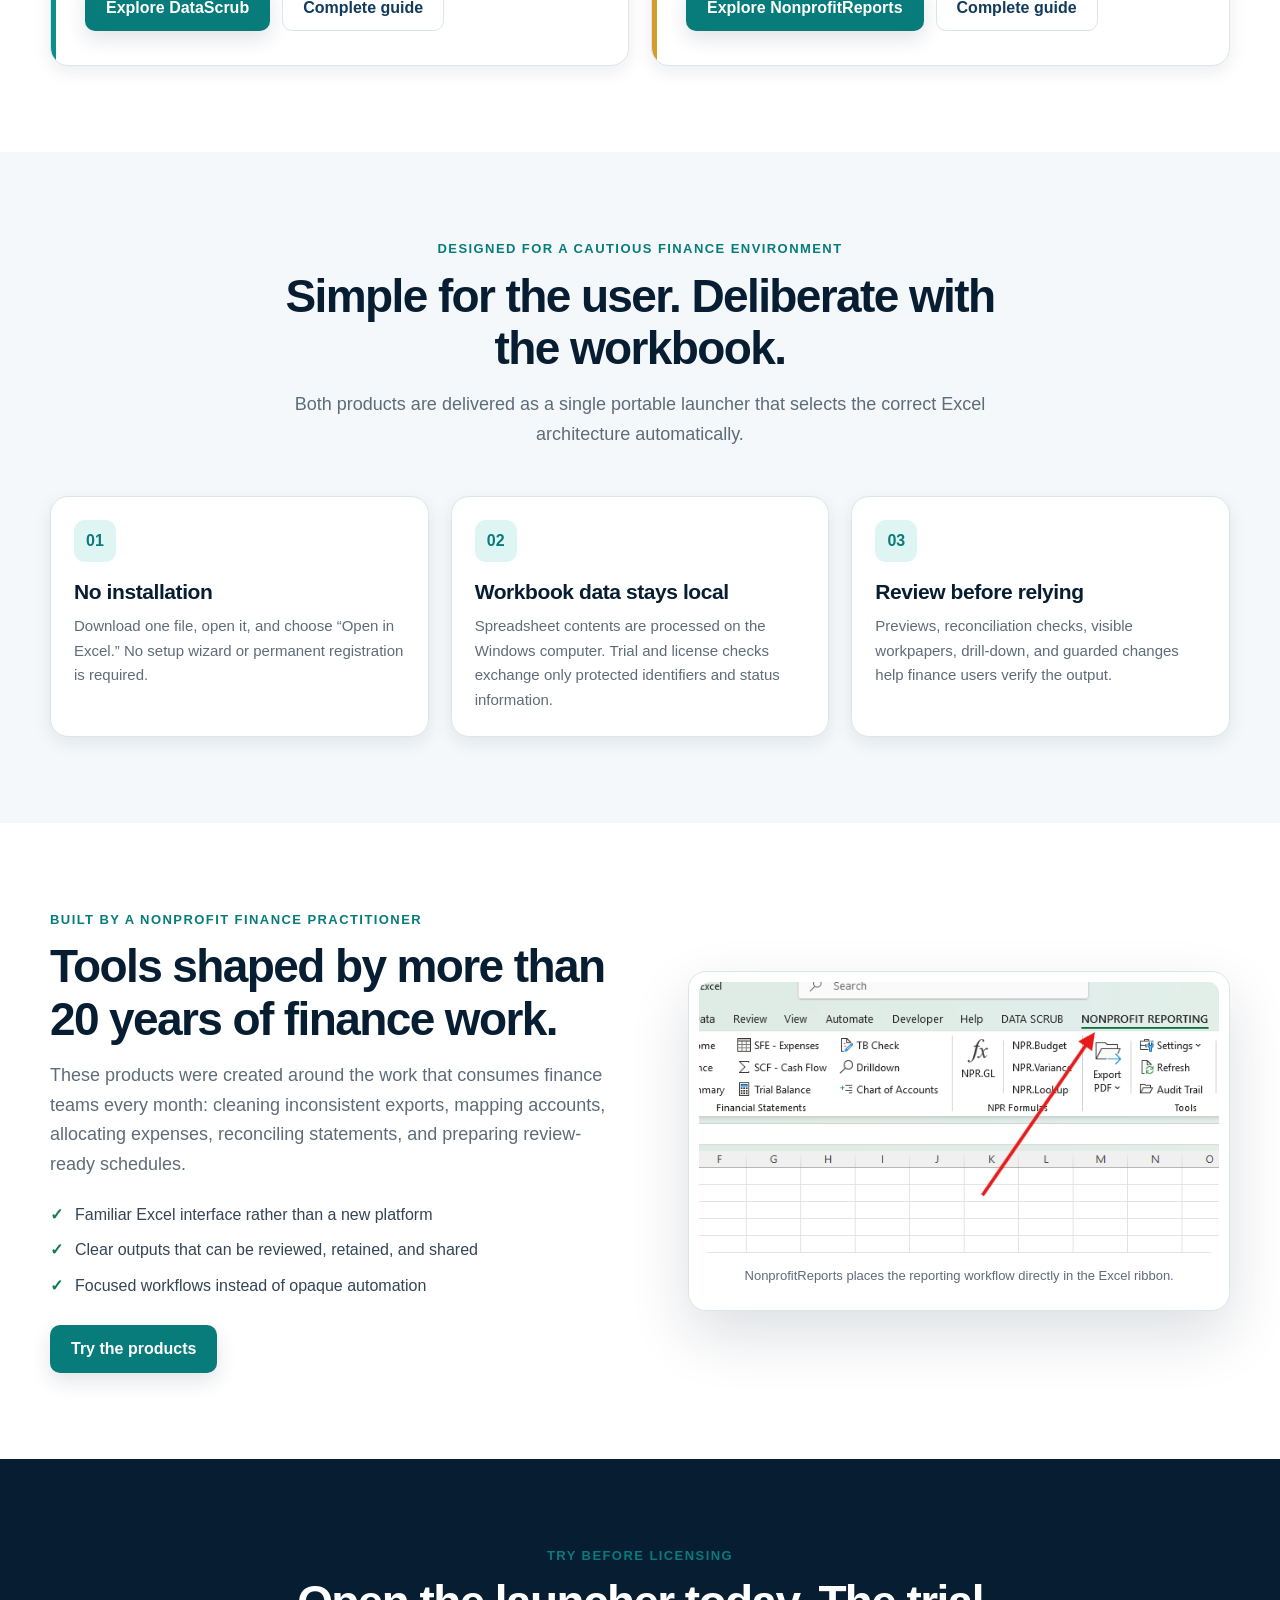
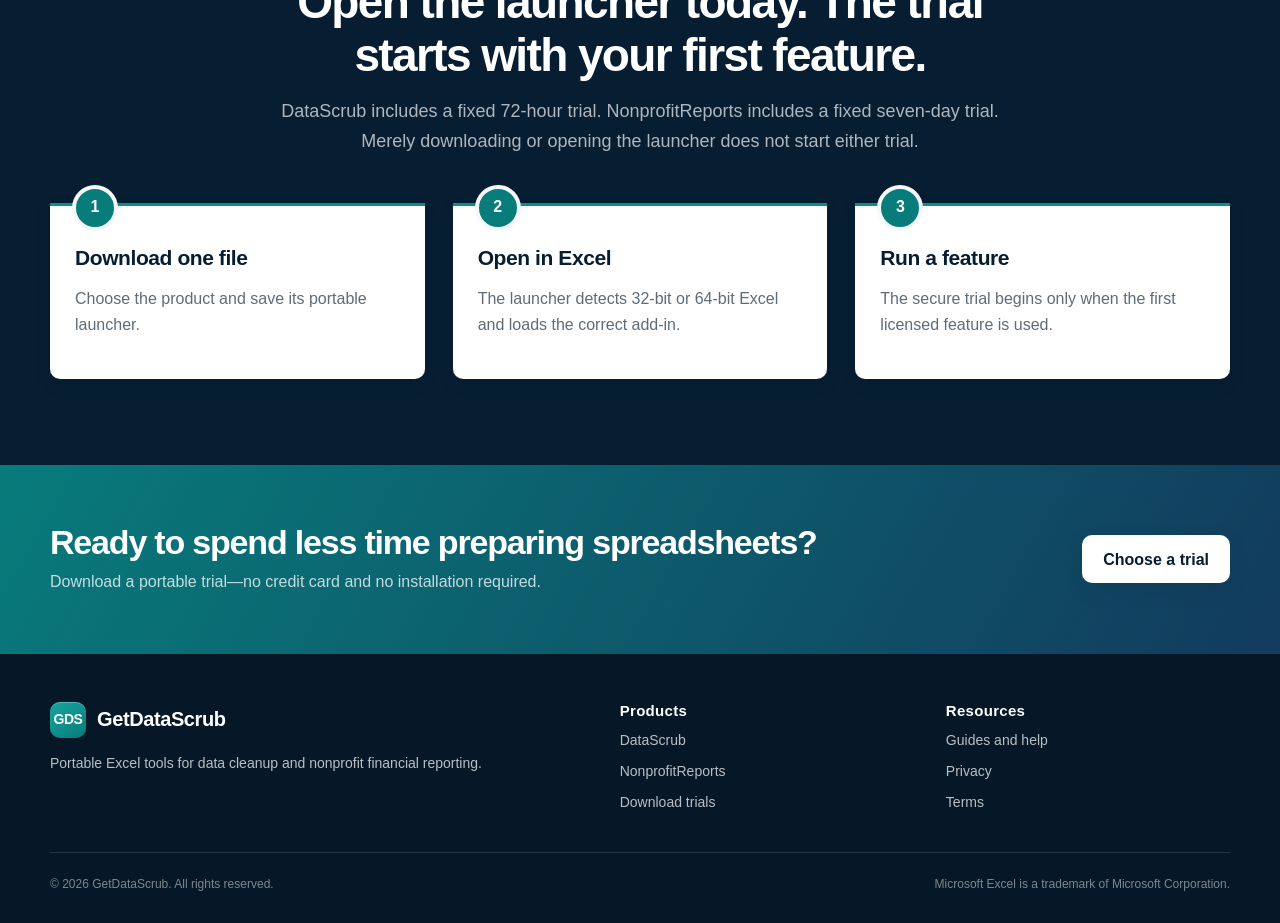
==== commit 1367dbef: "Restore trial step text contrast" ====
--- a/index.html
+++ b/index.html
@@ -8,7 +8,7 @@
   <meta property="og:title" content="GetDataScrub — Less spreadsheet cleanup. Better reporting.">
   <meta property="og:description" content="Two portable Excel add-ins built for accounting and nonprofit finance teams.">
   <meta property="og:image" content="https://getdatascrub.com/assets/og.png"><meta name="twitter:card" content="summary_large_image">
-  <link rel="stylesheet" href="assets/site.css?v=20260819-2">
+  <link rel="stylesheet" href="assets/site.css?v=20260819-3">
 </head>
 <body>
   <a class="skip-link" href="#main">Skip to content</a>
--- a/assets/site.css
+++ b/assets/site.css
@@ -149,6 +149,8 @@
 .step { position: relative; padding: 28px 25px 25px; border-top: 3px solid var(--teal-600); background: #fff; box-shadow: var(--shadow-sm); border-radius: 0 0 var(--radius-sm) var(--radius-sm); counter-increment: steps; }
 .step::before { content: counter(steps); position: absolute; top: -21px; left: 22px; width: 38px; height: 38px; display: grid; place-items: center; border: 4px solid var(--surface-soft); border-radius: 50%; color: #fff; background: var(--teal-700); font-weight: 850; }
 .step h3 { margin-top: 12px; }
+.section-dark .step h3 { color: var(--navy-950); }
+.section-dark .step p { color: var(--muted); }
 
 .notice { padding: 20px 22px; border-left: 4px solid var(--teal-600); border-radius: 0 12px 12px 0; color: #334554; background: var(--teal-50); }
 .notice.warning { border-color: var(--warning-line); background: var(--warning-bg); }
